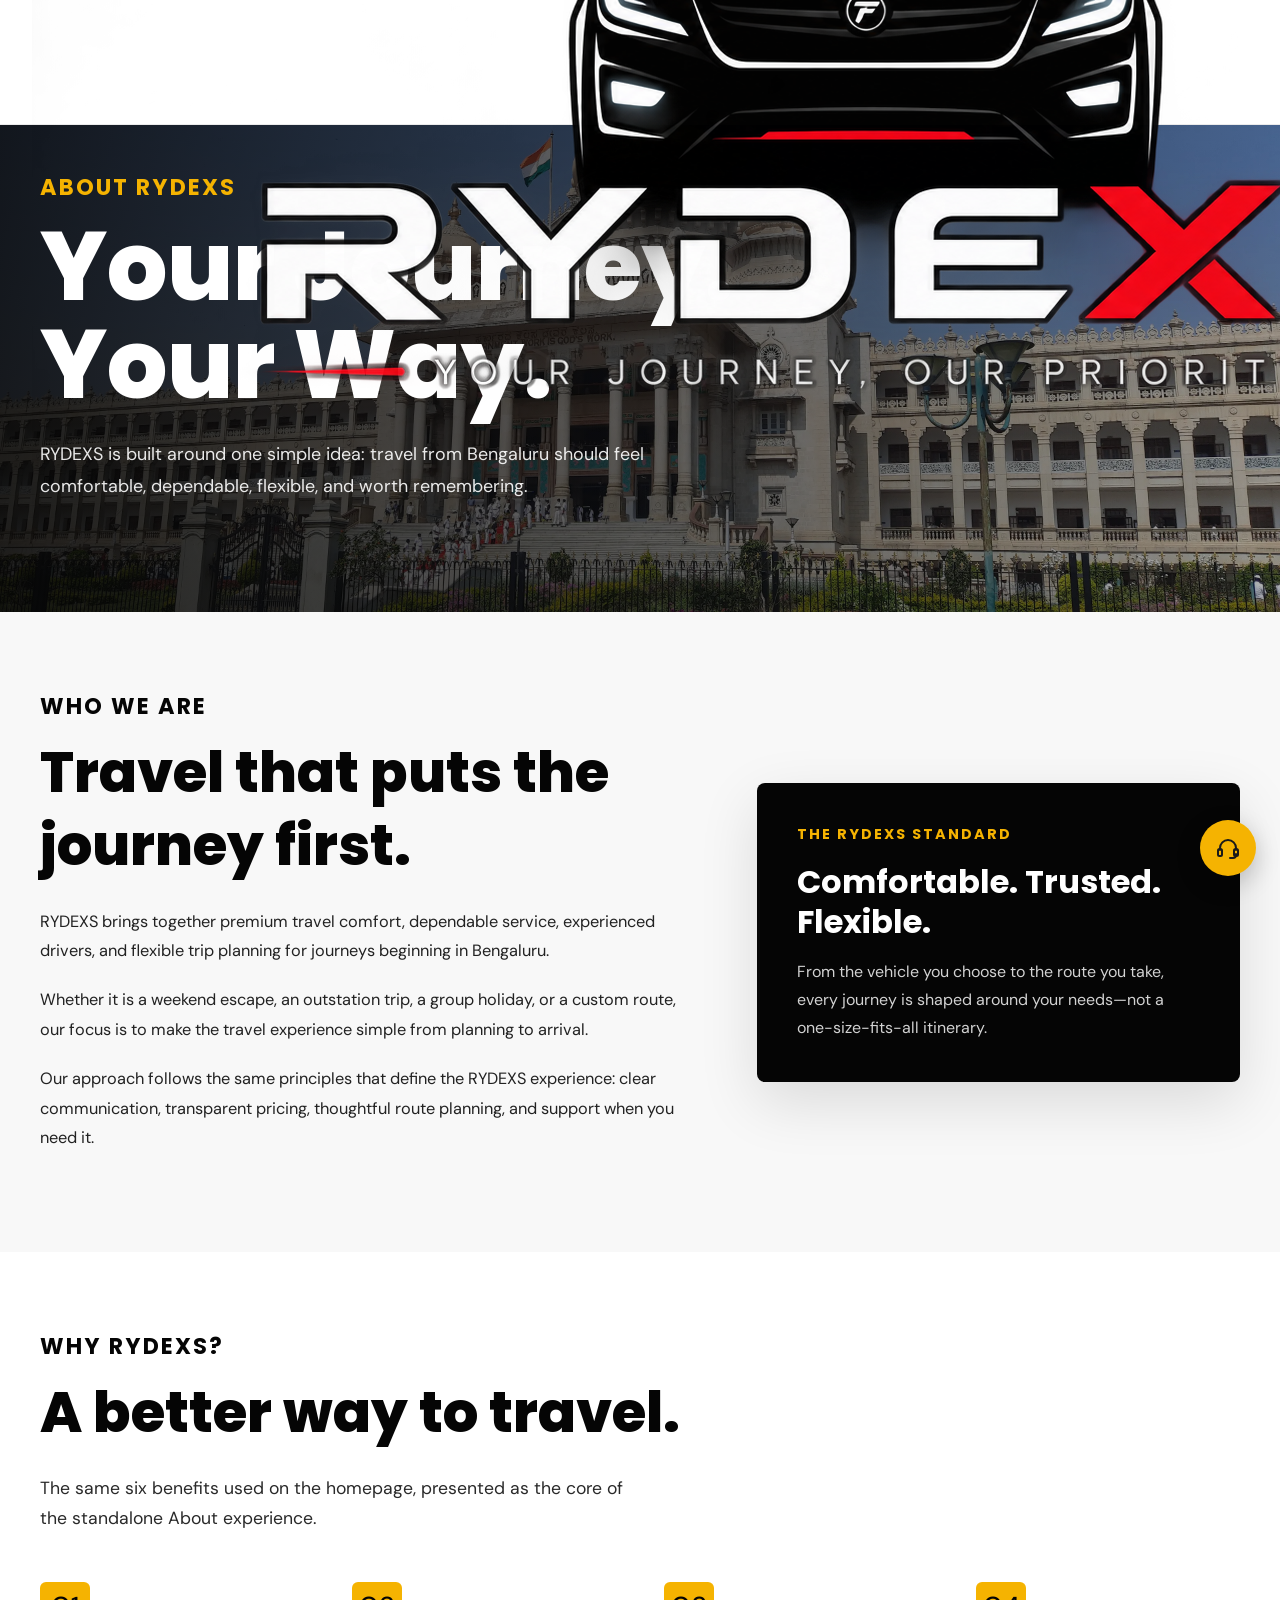
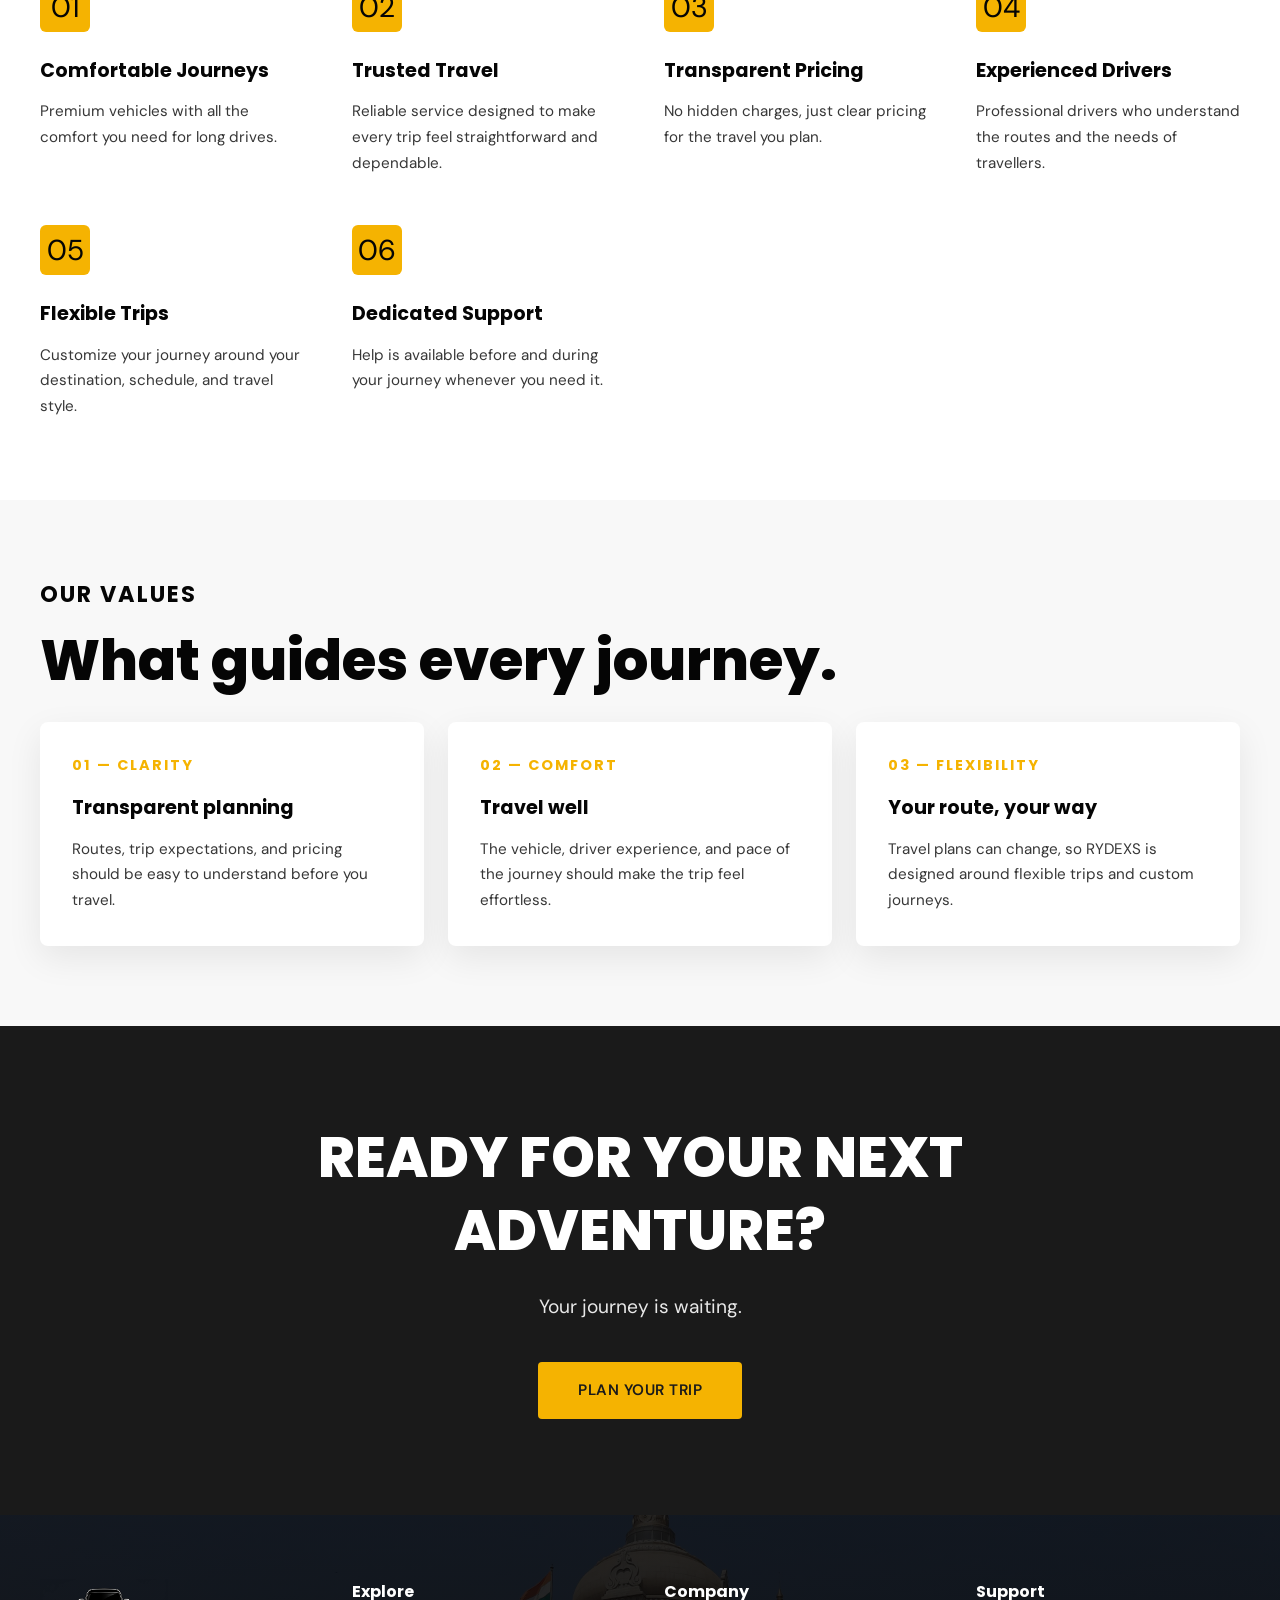
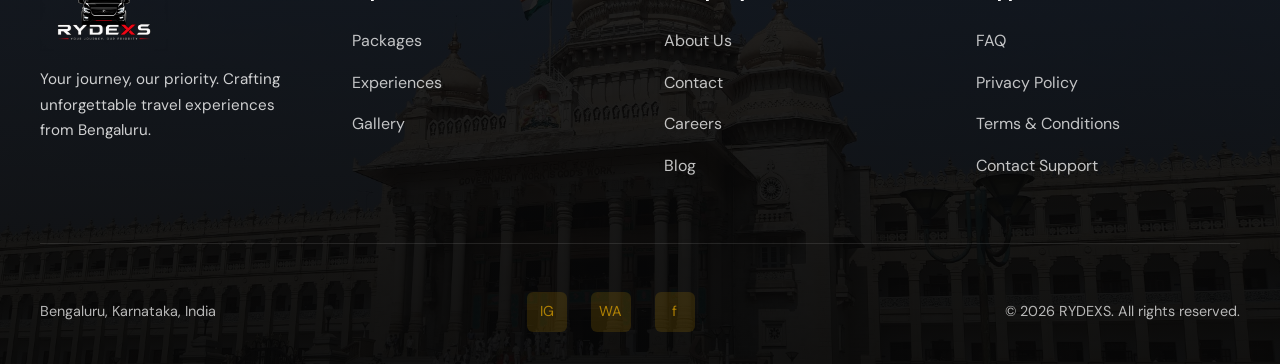
==== frontend/about.html @ cc0da846 "Add files via upload" ====
<!DOCTYPE html><html lang="en"><head><meta charset="UTF-8"><meta name="viewport" content="width=device-width, initial-scale=1.0"><meta name="description" content="About — RYDEXS travel experiences from Bengaluru."><title>About | RYDEXS</title><link href="https://fonts.googleapis.com/css2?family=DM+Sans:wght@400;500;600;700&family=Poppins:wght@600;700;800&display=swap" rel="stylesheet"><style>* {
      margin: 0;
      padding: 0;
      box-sizing: border-box;
    }

    html {
      scroll-behavior: smooth;
    }

    body {
      font-family: 'DM Sans', sans-serif;
      background: #ffffff;
      color: #050505;
      line-height: 1.6;
      /* clip (not hidden) — `hidden` makes body a scroll container and breaks position:sticky */
      overflow-x: clip;
    }

    /* ===== Dark theme ===== */
    html[data-theme="dark"] body { background: #14161A; color: #F0F2F5; }
    html[data-theme="dark"] nav#navbar { background: #ffffff !important; border-bottom-color: rgba(5,5,5,0.08) !important; }
    html[data-theme="dark"] nav#navbar.scrolled { background: #ffffff !important; }
    html[data-theme="dark"] nav#navbar .nav-links a { color: #050505; }
    html[data-theme="dark"] nav#navbar .hamburger span { background: #050505; }
    html[data-theme="dark"] nav#navbar .theme-toggle { border-color: rgba(5,5,5,0.15); color: #050505; }
    html[data-theme="dark"] section,
    html[data-theme="dark"] .section { background: #14161A; }
    html[data-theme="dark"] [style*="background: #fff"],
    html[data-theme="dark"] [style*="background:#fff"] { background: #1E222A !important; }
    html[data-theme="dark"] .card,
    html[data-theme="dark"] .service-card,
    html[data-theme="dark"] .testimonial-card,
    html[data-theme="dark"] .stat-card,
    html[data-theme="dark"] .feature-card,
    html[data-theme="dark"] .value-card { background: #1E222A !important; border-color: #333A45 !important; color: #F0F2F5; }
    /* Image-backed cards keep their inline photo; just adjust border/text in dark */
    html[data-theme="dark"] .destination-card,
    html[data-theme="dark"] .package-card,
    html[data-theme="dark"] .experience-card,
    html[data-theme="dark"] .fleet-card { border-color: #333A45; }
    html[data-theme="dark"] .faq-item { border-bottom-color: #2A2F38 !important; }
    html[data-theme="dark"] { color: #F0F2F5; }
    .theme-toggle {
      display: inline-flex;
      align-items: center;
      justify-content: center;
      gap: 0.6rem;
      width: 40px; height: 40px; padding: 0;
      background: transparent;
      border: 1px solid rgba(5,5,5,0.15);
      color: inherit;
      border-radius: 50%;
      cursor: pointer;
      font-family: inherit;
      font-size: 0.95rem;
      font-weight: 500;
      transition: background 0.2s ease, border-color 0.2s ease;
      flex-shrink: 0;
    }
    .theme-toggle-label { display: none; }
    html[data-theme="dark"] .theme-toggle { border-color: #333A45; }
    .theme-toggle:hover { background: rgba(0,0,0,0.05); }
    html[data-theme="dark"] .theme-toggle:hover { background: #1E222A; }
    .theme-toggle-icon {
      width: 20px; height: 20px; flex-shrink: 0;
      background-color: currentColor;
      -webkit-mask: center / contain no-repeat;
      mask: center / contain no-repeat;
      -webkit-mask-image: url("data:image/svg+xml,%3Csvg xmlns='http://www.w3.org/2000/svg' viewBox='0 0 24 24'%3E%3Cpath fill='black' d='M21.75 15.5A9.75 9.75 0 0 1 8.5 2.25 9.75 9.75 0 1 0 21.75 15.5Z'/%3E%3C/svg%3E");
      mask-image: url("data:image/svg+xml,%3Csvg xmlns='http://www.w3.org/2000/svg' viewBox='0 0 24 24'%3E%3Cpath fill='black' d='M21.75 15.5A9.75 9.75 0 0 1 8.5 2.25 9.75 9.75 0 1 0 21.75 15.5Z'/%3E%3C/svg%3E");
    }
    html[data-theme="dark"] .theme-toggle-icon {
      -webkit-mask-image: url("data:image/svg+xml,%3Csvg xmlns='http://www.w3.org/2000/svg' viewBox='0 0 24 24'%3E%3Cg fill='black'%3E%3Ccircle cx='12' cy='12' r='5'/%3E%3Cg stroke='black' stroke-width='2' stroke-linecap='round'%3E%3Cline x1='12' y1='1' x2='12' y2='3'/%3E%3Cline x1='12' y1='21' x2='12' y2='23'/%3E%3Cline x1='4.2' y1='4.2' x2='5.6' y2='5.6'/%3E%3Cline x1='18.4' y1='18.4' x2='19.8' y2='19.8'/%3E%3Cline x1='1' y1='12' x2='3' y2='12'/%3E%3Cline x1='21' y1='12' x2='23' y2='12'/%3E%3Cline x1='4.2' y1='19.8' x2='5.6' y2='18.4'/%3E%3Cline x1='18.4' y1='5.6' x2='19.8' y2='4.2'/%3E%3C/g%3E%3C/g%3E%3C/svg%3E");
      mask-image: url("data:image/svg+xml,%3Csvg xmlns='http://www.w3.org/2000/svg' viewBox='0 0 24 24'%3E%3Cg fill='black'%3E%3Ccircle cx='12' cy='12' r='5'/%3E%3Cg stroke='black' stroke-width='2' stroke-linecap='round'%3E%3Cline x1='12' y1='1' x2='12' y2='3'/%3E%3Cline x1='12' y1='21' x2='12' y2='23'/%3E%3Cline x1='4.2' y1='4.2' x2='5.6' y2='5.6'/%3E%3Cline x1='18.4' y1='18.4' x2='19.8' y2='19.8'/%3E%3Cline x1='1' y1='12' x2='3' y2='12'/%3E%3Cline x1='21' y1='12' x2='23' y2='12'/%3E%3Cline x1='4.2' y1='19.8' x2='5.6' y2='18.4'/%3E%3Cline x1='18.4' y1='5.6' x2='19.8' y2='4.2'/%3E%3C/g%3E%3C/g%3E%3C/svg%3E");
    }
    /* Footer keeps its original dark-image look regardless of theme */
    html[data-theme="dark"] footer { color: white; }


    /* Prefers reduced motion */
    @media (prefers-reduced-motion: reduce) {
      * {
        animation-duration: 0.01ms !important;
        animation-iteration-count: 1 !important;
        transition-duration: 0.01ms !important;
      }
    }

    /* ==================== NAVBAR ==================== */
    nav {
      position: fixed;
      top: 0;
      width: 100%;
      z-index: 1000;
      padding: 1rem 2rem;
      display: flex;
      justify-content: space-between;
      align-items: center;
      background: #ffffff;
      border-bottom: 1px solid rgba(5, 5, 5, 0.08);
      transition: padding 0.3s ease, box-shadow 0.3s ease;
    }

    nav.scrolled {
      box-shadow: 0 2px 12px rgba(0, 0, 0, 0.1);
      padding: 0.7rem 2rem;
    }

    .logo {
      height: 72px;
      width: auto;
      display: flex;
      align-items: center;
      opacity: 1;
    }

    .logo img {
      height: 100%;
      width: auto;
    }

    /* Hero upper section - the brand travels along this axis */
    .hero-upper {
      flex: 1;
      display: flex;
      align-items: center;
      justify-content: center;
      padding: 90px 2rem 0 2rem;
      position: relative;
      z-index: 3;
    }

    .brand-lockup {
      display: flex;
      flex-direction: column;
      align-items: center;
      pointer-events: none;
      max-width: 100%;
    }

    /* Light that converges where the vehicle is heading. Sells the
       vanishing point regardless of what the background photo does. */
    .road-glow {
      position: absolute;
      left: 50%;
      top: 34%;
      width: 70vw;
      max-width: 900px;
      aspect-ratio: 3 / 2;
      transform: translate(-50%, -50%);
      background: radial-gradient(
        ellipse at center,
        rgba(255, 214, 170, 0.5) 0%,
        rgba(255, 160, 110, 0.18) 32%,
        rgba(245, 179, 1, 0.06) 55%,
        rgba(0, 0, 0, 0) 72%
      );
      opacity: 0;
      pointer-events: none;
      z-index: -1;
      will-change: opacity;
    }

    /* Vehicle - recedes toward the vanishing point */
    .vehicle-element {
      will-change: transform, opacity;
      transform-origin: center center;
      display: block;
      backface-visibility: hidden;
    }

    .vehicle-image {
      display: block;
      width: 300px;
      max-width: 62vw;
      height: auto;
      filter: drop-shadow(0 18px 32px rgba(0, 0, 0, 0.55));
    }

    /* Wordmark + tagline - fade out in place, never move sideways */
    .wordmark-element {
      will-change: opacity, transform;
      transform-origin: center top;
      display: block;
      margin-top: 0.25rem;
    }

    .wordmark-image {
      display: block;
      /* 1248/716 keeps the original logo lockup proportions against the van */
      width: 523px;
      max-width: 108vw;
      height: auto;
    }

    /* Hero lower section - main content, never touched by the animation */
    .hero-lower {
      flex: 1;
      display: flex;
      align-items: center;
      justify-content: center;
      position: relative;
      z-index: 2;
      padding: 0 2rem 4rem;
    }

    .hero-content {
      text-align: center;
      max-width: 800px;
    }

    @media (max-width: 1024px) {
      .vehicle-image { width: 240px; }
      .wordmark-image { width: 418px; }
    }

    @media (max-width: 768px) {
      .hero-lower {
        flex: 1.1;
        padding: 0 1.5rem 3rem;
      }

      .vehicle-image { width: 190px; }
      .wordmark-image { width: 331px; }
      .road-glow { top: 32%; width: 100vw; }
    }

    @media (max-width: 480px) {
      .hero-upper {
        flex: 0.85;
        padding: 68px 1rem 0 1rem;
      }

      .hero-lower {
        flex: 1.15;
        padding: 0 1rem 2.5rem;
      }

      .vehicle-image { width: 148px; }
      .wordmark-image { width: 258px; }
    }

    /* Landscape tablets/phones: very little vertical room, so compress the stage */
    @media (max-height: 620px) and (orientation: landscape) {
      .hero-upper {
        flex: 0.75;
        padding-top: 70px;
      }
      .vehicle-image { width: 160px; }
      .wordmark-image { width: 279px; }
    }

    .nav-links {
      display: flex;
      gap: 2.5rem;
      align-items: center;
    }

    .nav-links a {
      text-decoration: none;
      color: inherit;
      font-size: 0.95rem;
      font-weight: 500;
      position: relative;
      transition: color 0.3s ease;
    }

    .nav-links a::after {
      content: '';
      position: absolute;
      bottom: -6px;
      left: 0;
      width: 0;
      height: 2px;
      background: #F5B301;
      transition: width 0.3s ease;
    }

    .nav-links a:hover::after {
      width: 100%;
    }

    nav.scrolled .nav-links a {
      color: #050505;
    }

    .nav-cta {
      background: #F5B301;
      color: #1a1a1a;
      padding: 0.7rem 1.8rem;
      border-radius: 4px;
      text-decoration: none;
      font-weight: 600;
      font-size: 0.9rem;
      transition: all 0.3s ease;
      cursor: pointer;
      border: none;
    }

    .nav-cta:hover {
      background: #d99a00;
      transform: translateY(-2px);
    }

    .hamburger {
      display: none;
      flex-direction: column;
      cursor: pointer;
      gap: 6px;
    }

    /* Only shown inside the mobile dropdown menu */
    .nav-menu-cta {
      display: none;
    }

    .hamburger span {
      width: 24px;
      height: 2px;
      background: #050505;
      transition: all 0.3s ease;
    }

    /* Switch to the hamburger menu earlier so the header CTA and the menu icon
       never appear side by side on medium/small screens. */
    @media (max-width: 900px) {
      .nav-links {
        display: none;
        position: fixed;
        top: 70px;
        left: 0;
        right: 0;
        flex-direction: column;
        background: white;
        padding: 2rem;
        gap: 1rem;
        box-shadow: 0 8px 16px rgba(0, 0, 0, 0.1);
      }

      .theme-toggle {
        width: 100%; height: auto; border-radius: 8px;
        padding: 0.75rem 1rem; justify-content: flex-start; margin-top: 0.25rem;
      }
      .theme-toggle-label { display: inline; }
    .nav-links.active {
        display: flex;
      }

      .hamburger {
        display: flex;
      }

      /* Header CTA moves into the dropdown menu */
      .nav-cta {
        display: none;
      }

      .nav-menu-cta {
        display: block;
        background: #F5B301;
        color: #1a1a1a !important;
        text-align: center;
        padding: 0.85rem 1.5rem;
        border-radius: 6px;
        font-weight: 700;
        margin-top: 0.5rem;
      }
    }

    /* ==================== HERO ==================== */
    /* Scroll region is taller than the viewport; the hero sticks to the top while
       the extra height scrolls past. That travel distance is what drives the
       brand animation, so the vehicle stays on screen while it plays. */
    .hero-scroll-region {
      position: relative;
    }

    .hero {
      position: relative;
      height: 100vh;
      overflow: hidden;
      color: white;
      margin-top: 0;
      display: flex;
      flex-direction: column;
    }

    .hero::before {
      content: '';
      position: absolute;
      inset: 0;
      /* Keeps the upper stage clear for the vehicle, darkens the lower
         half so the heading holds contrast against any photo. */
      background: linear-gradient(180deg,
        rgba(5, 5, 5, 0.30) 0%,
        rgba(5, 5, 5, 0.10) 28%,
        rgba(5, 5, 5, 0.42) 60%,
        rgba(5, 5, 5, 0.80) 100%);
      z-index: 2;
    }

    @keyframes heroZoom {
      from {
        transform: scale(1.1);
      }
      to {
        transform: scale(1);
      }
    }

    .hero-content {
      position: relative;
      z-index: 5;
      text-align: center;
      max-width: 800px;
      margin-top: 3rem;
    }

    @media (max-width: 768px) {
      .hero-content {
        margin-top: 1.5rem;
      }
      /* On phones, fill the hero and crop to the front of the van
         instead of shrinking the whole photo into a small strip. */
      .hero-bg {
        background-size: cover, cover;
        background-position: 32% center, center;
      }
    }
    @media (max-width: 480px) {
      .hero-bg {
        /* Tighter crop on very narrow screens - focus on the front cabin */
        background-position: 28% center, center;
      }
    }

    @keyframes fadeInUp {
      from {
        opacity: 0;
        transform: translateY(30px);
      }
      to {
        opacity: 1;
        transform: translateY(0);
      }
    }

    .hero-eyebrow {
      font-size: 0.85rem;
      letter-spacing: 2px;
      text-transform: uppercase;
      font-weight: 600;
      margin-bottom: 1.5rem;
      opacity: 0.9;
      animation: fadeInUp 1s ease-out 0.5s forwards;
      opacity: 0;
    }

    .hero h1 {
      font-family: 'Poppins', sans-serif;
      font-size: clamp(2.5rem, 8vw, 4.5rem);
      font-weight: 800;
      line-height: 1.2;
      margin-bottom: 1.5rem;
      color: #ffffff;
      /* Thin yellow outline so the white letters stay legible over the
         light parts of the hero photo. */
      -webkit-text-stroke: 1.4px var(--yellow, #F5B301);
      text-stroke: 1.4px var(--yellow, #F5B301);
      paint-order: stroke fill;
      text-shadow:
        0 0 2px rgba(245, 179, 1, 0.55),
        0 2px 10px rgba(0, 0, 0, 0.35);
    }

    .hero p {
      font-size: 1.15rem;
      margin-bottom: 1rem;
      opacity: 0.95;
      line-height: 1.7;
    }
    .hero-tagline {
      font-size: 1rem;
      font-weight: 600;
      letter-spacing: 0.3px;
      margin: 0 auto 2.25rem;
      max-width: 640px;
      color: #ffffff;
      opacity: 0.96;
      line-height: 1.6;
    }
    .hero-tagline .hl-accent {
      color: var(--yellow, #F5B301);
      font-weight: 700;
    }
    @media (max-width: 480px) {
      .hero-tagline { font-size: 0.9rem; margin-bottom: 1.75rem; }
    }

    .hero-buttons {
      display: flex;
      gap: 1.5rem;
      justify-content: center;
      flex-wrap: wrap;
    }

    .hero h1 .hl {
      display: block;
    }

    .hero-reveal {
      opacity: 0;
      transform: translateY(20px);
      animation: heroCarry 0.7s cubic-bezier(0.22, 0.61, 0.36, 1) forwards;
    }

    @keyframes heroCarry {
      to { opacity: 1; transform: none; }
    }

    @media (prefers-reduced-motion: reduce) {
      .hero-reveal { opacity: 1; transform: none; animation: none; }
    }

    .btn {
      padding: 1rem 2.5rem;
      font-size: 0.95rem;
      font-weight: 600;
      border-radius: 4px;
      border: none;
      cursor: pointer;
      transition: all 0.3s ease;
      text-decoration: none;
      display: inline-block;
      letter-spacing: 0.5px;
    }

    .btn-primary {
      background: #F5B301;
      color: #1a1a1a;
    }

    .btn-primary:hover {
      background: #d99a00;
      transform: translateY(-3px);
      box-shadow: 0 8px 24px rgba(245, 179, 1, 0.3);
    }

    .btn-secondary {
      background: rgba(255, 255, 255, 0.2);
      color: white;
      border: 2px solid white;
    }

    .btn-secondary:hover {
      background: white;
      color: #050505;
      transform: translateY(-3px);
    }

    /* ==================== TRIP PLANNER CARD ==================== */
    .planner-container {
      position: relative;
      z-index: 10;
      display: flex;
      justify-content: center;
      padding: 4rem 2rem 5rem;
      animation: planeCardIn 1s ease-out 0.7s forwards;
      opacity: 0;
    }

    @keyframes planeCardIn {
      from {
        opacity: 0;
        transform: translateY(40px);
      }
      to {
        opacity: 1;
        transform: translateY(0);
      }
    }

    .planner-card {
      background: white;
      border-radius: 8px;
      padding: 2.5rem;
      max-width: 600px;
      width: 100%;
      box-shadow: 0 20px 60px rgba(0, 0, 0, 0.12);
      transition: all 0.3s ease;
    }

    .planner-card:hover {
      box-shadow: 0 30px 80px rgba(0, 0, 0, 0.15);
      transform: translateY(-8px);
    }

    .planner-card h3 {
      font-family: 'Poppins', sans-serif;
      font-size: 1.8rem;
      margin-bottom: 2rem;
      font-weight: 700;
    }

    .planner-form {
      display: grid;
      grid-template-columns: 1fr 1fr;
      gap: 1.5rem;
      margin-bottom: 1.5rem;
      align-items: end;
    }

    .planner-form > div {
      display: flex;
      flex-direction: column;
    }

    .planner-form label {
      display: block;
      margin-bottom: 0.5rem;
      font-size: 0.85rem;
      font-weight: 600;
      color: #333;
    }

    .planner-form input,
    .planner-form select {
      width: 100%;
      box-sizing: border-box;
      padding: 1rem;
      border: 1px solid #e0e0e0;
      border-radius: 4px;
      font-family: 'DM Sans', sans-serif;
      font-size: 0.95rem;
      background: white;
      transition: all 0.3s ease;
    }

    .planner-form input:focus,
    .planner-form select:focus {
      outline: none;
      border-color: #F5B301;
      box-shadow: 0 0 0 3px rgba(245, 179, 1, 0.1);
    }

    .planner-form input::placeholder {
      color: #999;
    }

    .planner-form > div:nth-child(1),
    .planner-form > div:nth-child(2),
    .planner-form > div:nth-child(5) {
      grid-column: 1 / -1;
    }

    .planner-cta {
      grid-column: 1 / -1;
      padding: 1rem;
      background: #F5B301;
      color: #1a1a1a;
      border: none;
      border-radius: 4px;
      font-weight: 600;
      cursor: pointer;
      transition: all 0.3s ease;
      font-size: 1rem;
    }

    .planner-cta:hover {
      background: #d99a00;
      transform: translateY(-2px);
    }

    /* ==================== SECTION SPACING ==================== */
    section {
      padding: 5rem 2rem;
    }

    section.dark-bg {
      background: #1a1a1a;
      color: white;
    }

    section.light-bg {
      background: #f8f8f8;
    }

    .section-label {
      font-family: 'Poppins', sans-serif;
      font-size: clamp(1rem, 2.2vw, 1.4rem);
      letter-spacing: 2px;
      text-transform: uppercase;
      font-weight: 700;
      line-height: 1.3;
      color: #050505;
      margin-bottom: 1rem;
    }

    .section-heading {
      font-family: 'Poppins', sans-serif;
      font-size: clamp(2rem, 5vw, 3.5rem);
      font-weight: 800;
      line-height: 1.3;
      margin-bottom: 1.5rem;
    }

    .section-subtitle {
      font-size: 1.1rem;
      line-height: 1.7;
      max-width: 600px;
      opacity: 0.85;
      margin-bottom: 3rem;
    }

    /* ==================== POPULAR DESTINATIONS ==================== */
    .destinations-grid {
      display: grid;
      grid-template-columns: repeat(auto-fit, minmax(300px, 1fr));
      gap: 2rem;
      margin-top: 3rem;
    }

    .destination-card {
      position: relative;
      height: 400px;
      border-radius: 6px;
      overflow: hidden;
      cursor: pointer;
      background-size: cover;
      background-position: center;
      background-repeat: no-repeat;
      transition: transform 0.5s ease;
    }

    .destination-card:hover {
      transform: scale(1.02);
    }

    .destination-card-img {
      position: absolute;
      inset: 0;
      background: center/cover no-repeat;
      transition: transform 0.5s ease;
    }

    .destination-card:hover .destination-card-img {
      transform: scale(1.08);
    }

    .destination-card::before {
      content: '';
      position: absolute;
      inset: 0;
      background: linear-gradient(180deg, rgba(0, 0, 0, 0) 0%, rgba(0, 0, 0, 0.6) 100%);
      z-index: 2;
      transition: all 0.4s ease;
    }

    .destination-card:hover::before {
      background: linear-gradient(180deg, rgba(0, 0, 0, 0.2) 0%, rgba(0, 0, 0, 0.7) 100%);
    }

    .destination-content {
      position: absolute;
      bottom: 0;
      left: 0;
      right: 0;
      padding: 2rem;
      z-index: 3;
      color: white;
    }

    .destination-name {
      font-family: 'Poppins', sans-serif;
      font-size: 1.8rem;
      font-weight: 700;
      margin-bottom: 0.5rem;
    }

    .destination-desc {
      font-size: 0.9rem;
      opacity: 0.9;
      margin-bottom: 1rem;
      line-height: 1.6;
    }

    .destination-link {
      display: inline-flex;
      align-items: center;
      gap: 0.5rem;
      color: #F5B301;
      text-decoration: none;
      font-weight: 600;
      transition: gap 0.3s ease;
    }

    .destination-link:hover {
      gap: 1rem;
    }

    /* ==================== OUR FLEET & RATES ==================== */
    .fleet-grid {
      display: grid;
      grid-template-columns: repeat(auto-fit, minmax(300px, 1fr));
      gap: 2rem;
      margin-top: 3rem;
      margin-bottom: 3.5rem;
    }

    .fleet-card {
      position: relative;
      background: #ffffff;
      border-radius: 6px;
      overflow: hidden;
      box-shadow: 0 8px 24px rgba(0, 0, 0, 0.08);
      transition: transform 0.4s ease, box-shadow 0.4s ease;
    }

    .fleet-card:hover {
      transform: translateY(-6px);
      box-shadow: 0 16px 36px rgba(0, 0, 0, 0.15);
    }

    .fleet-card-img {
      height: 220px;
      background-size: cover;
      background-position: center;
      background-repeat: no-repeat;
      background-color: #ececec;
      transition: transform 0.5s ease;
    }

    .fleet-card:hover .fleet-card-img {
      transform: scale(1.06);
    }

    /* Crossfading photo slideshow inside a fleet card image area */
    .fleet-card-slider {
      position: relative;
      height: 220px;
      overflow: hidden;
      background-color: #ececec;
    }

    .fleet-card-slider .slide {
      position: absolute;
      inset: 0;
      background-size: cover;
      background-position: center;
      background-repeat: no-repeat;
      opacity: 0;
      transition: opacity 1s ease, transform 0.5s ease;
    }

    .fleet-card-slider .slide.active {
      opacity: 1;
    }

    .fleet-card:hover .fleet-card-slider .slide.active {
      transform: scale(1.06);
    }

    .fleet-content {
      padding: 1.75rem 2rem 2rem;
    }

    .fleet-tag {
      display: inline-block;
      font-family: 'Poppins', sans-serif;
      font-size: 0.72rem;
      letter-spacing: 1.5px;
      text-transform: uppercase;
      font-weight: 700;
      color: #F5B301;
      margin-bottom: 0.75rem;
    }

    .fleet-name {
      font-family: 'Poppins', sans-serif;
      font-size: 1.5rem;
      font-weight: 700;
      margin-bottom: 0.5rem;
      color: #1a1a1a;
    }

    .fleet-desc {
      font-size: 0.92rem;
      line-height: 1.6;
      opacity: 0.8;
      margin-bottom: 1.25rem;
    }

    .fleet-specs {
      display: flex;
      flex-wrap: wrap;
      gap: 1.25rem;
      font-size: 0.85rem;
      font-weight: 600;
      color: #333;
    }

    .fleet-specs span {
      display: inline-flex;
      align-items: center;
      gap: 0.4rem;
    }

    .fleet-tabs {
      display: flex;
      flex-wrap: wrap;
      gap: 0.75rem;
      margin-top: 2.5rem;
      margin-bottom: 2rem;
    }

    .fleet-tab {
      font-family: 'Poppins', sans-serif;
      font-size: 0.95rem;
      font-weight: 600;
      padding: 0.7rem 1.6rem;
      border: 2px solid #e2e2e2;
      border-radius: 999px;
      background: #fff;
      color: #555;
      cursor: pointer;
      transition: all 0.25s ease;
    }

    .fleet-tab:hover {
      border-color: #F5B301;
      color: #1a1a1a;
    }

    .fleet-tab.active {
      background: #1a1a1a;
      border-color: #1a1a1a;
      color: #fff;
    }

    .fleet-panel {
      display: none;
    }

    .fleet-panel.active {
      display: block;
      animation: fadeInUp 0.5s ease-out;
    }

    .rate-table-wrap {
      overflow-x: auto;
      border-radius: 8px;
      box-shadow: 0 8px 24px rgba(0, 0, 0, 0.06);
      background: #fff;
    }

    .rate-table {
      width: 100%;
      border-collapse: collapse;
      min-width: 720px;
      font-size: 0.9rem;
    }

    .rate-table thead th {
      background: #1a1a1a;
      color: #fff;
      font-family: 'Poppins', sans-serif;
      font-weight: 600;
      text-align: left;
      padding: 1rem 1.1rem;
      white-space: nowrap;
      font-size: 0.82rem;
      letter-spacing: 0.3px;
    }

    .rate-table thead th:not(:first-child) {
      text-align: center;
    }

    .rate-table tbody td {
      padding: 0.9rem 1.1rem;
      border-bottom: 1px solid #eee;
      color: #333;
    }

    .rate-table tbody td:not(:first-child) {
      text-align: center;
      font-weight: 600;
    }

    .rate-table tbody tr:nth-child(even) {
      background: #fafafa;
    }

    .rate-table tbody tr:hover {
      background: #fff7e6;
    }

    .rate-table .veh-name {
      font-weight: 600;
      color: #1a1a1a;
    }

    .rate-table .veh-seat {
      display: block;
      font-size: 0.78rem;
      color: #888;
      font-weight: 500;
      margin-top: 2px;
    }

    .rate-note {
      margin-top: 1.5rem;
      font-size: 0.85rem;
      line-height: 1.7;
      color: #666;
    }

    .rate-note strong {
      color: #1a1a1a;
    }

    /* Hint that the rate table scrolls sideways on narrow screens */
    .rate-scroll-hint {
      display: none;
      font-size: 0.8rem;
      color: #999;
      margin: 0 0 0.6rem;
      font-style: italic;
    }

    @media (max-width: 768px) {
      .fleet-grid {
        grid-template-columns: 1fr;
        margin-bottom: 2.5rem;
      }

      .fleet-card-img,
      .fleet-card-slider {
        height: 200px;
      }

      /* Keep the tabs on one line, scrollable, instead of wrapping messily */
      .fleet-tabs {
        flex-wrap: nowrap;
        overflow-x: auto;
        -webkit-overflow-scrolling: touch;
        padding-bottom: 0.4rem;
        margin-top: 2rem;
      }

      .fleet-tab {
        flex: 0 0 auto;
        font-size: 0.85rem;
        padding: 0.6rem 1.2rem;
      }

      .rate-scroll-hint {
        display: block;
      }

      .rate-table {
        min-width: 560px;
        font-size: 0.82rem;
      }

      .rate-table thead th {
        padding: 0.75rem 0.7rem;
        font-size: 0.72rem;
      }

      .rate-table tbody td {
        padding: 0.7rem 0.7rem;
      }

      .rate-table .veh-seat {
        font-size: 0.7rem;
      }
    }

    @media (max-width: 480px) {
      .fleet-content {
        padding: 1.4rem 1.4rem 1.6rem;
      }

      .fleet-name {
        font-size: 1.3rem;
      }

      .fleet-specs {
        gap: 0.9rem;
        font-size: 0.8rem;
      }

      .rate-table {
        min-width: 500px;
      }
    }

    /* ==================== WHY RYDEXS ==================== */
    .benefits {
      display: grid;
      grid-template-columns: repeat(auto-fit, minmax(250px, 1fr));
      gap: 3rem;
      margin-top: 3rem;
    }

    .benefit {
      text-align: left;
      opacity: 0;
      animation: fadeInUp 0.8s ease-out forwards;
    }

    .benefit:nth-child(1) { animation-delay: 0s; }
    .benefit:nth-child(2) { animation-delay: 0.1s; }
    .benefit:nth-child(3) { animation-delay: 0.2s; }
    .benefit:nth-child(4) { animation-delay: 0.3s; }
    .benefit:nth-child(5) { animation-delay: 0.4s; }
    .benefit:nth-child(6) { animation-delay: 0.5s; }

    .benefit-icon {
      width: 50px;
      height: 50px;
      background: #F5B301;
      border-radius: 6px;
      display: flex;
      align-items: center;
      justify-content: center;
      margin-bottom: 1.5rem;
      font-size: 1.8rem;
      transition: all 0.3s ease;
    }

    .benefit:hover .benefit-icon {
      transform: translateY(-6px);
      box-shadow: 0 8px 20px rgba(245, 179, 1, 0.3);
    }

    .benefit h4 {
      font-family: 'Poppins', sans-serif;
      font-size: 1.2rem;
      font-weight: 700;
      margin-bottom: 0.8rem;
    }

    .benefit p {
      font-size: 0.95rem;
      line-height: 1.7;
      opacity: 0.8;
    }

    /* ==================== FEATURED JOURNEYS ==================== */
    .journeys-grid {
      display: grid;
      grid-template-columns: repeat(auto-fit, minmax(280px, 1fr));
      gap: 2rem;
      margin-top: 3rem;
    }

    .journey-card {
      background: white;
      border-radius: 6px;
      overflow: hidden;
      box-shadow: 0 4px 16px rgba(0, 0, 0, 0.08);
      transition: all 0.4s ease;
      cursor: pointer;
    }

    .journey-card:hover {
      box-shadow: 0 16px 40px rgba(0, 0, 0, 0.15);
      transform: translateY(-8px);
    }

    .journey-img {
      height: 250px;
      background: center/cover no-repeat;
      transition: transform 0.5s ease;
    }

    .journey-card:hover .journey-img {
      transform: scale(1.05);
    }

    .journey-body {
      padding: 2rem;
    }

    .journey-meta {
      font-size: 0.85rem;
      color: #F5B301;
      font-weight: 600;
      margin-bottom: 0.5rem;
      letter-spacing: 1px;
    }

    .journey-title {
      font-family: 'Poppins', sans-serif;
      font-size: 1.4rem;
      font-weight: 700;
      margin-bottom: 1rem;
    }

    .journey-desc {
      font-size: 0.9rem;
      line-height: 1.6;
      opacity: 0.8;
      margin-bottom: 1.5rem;
    }

    .journey-price {
      color: #1a9e4b;
      font-weight: 600;
      margin-bottom: 1.5rem;
    }

    .journey-link {
      display: inline-flex;
      align-items: center;
      gap: 0.5rem;
      color: #050505;
      text-decoration: none;
      font-weight: 600;
      transition: all 0.3s ease;
    }

    .journey-link:hover {
      color: #F5B301;
      gap: 1rem;
    }

    /* ==================== TRAVEL EXPERIENCES ==================== */
    .experiences-grid {
      display: grid;
      grid-template-columns: repeat(6, 1fr);
      gap: 1.5rem;
      margin-top: 3rem;
    }

    .experience-card {
      position: relative;
      height: 300px;
      border-radius: 6px;
      overflow: hidden;
      cursor: pointer;
      background: center/cover no-repeat;
    }

    .experience-card:nth-child(1),
    .experience-card:nth-child(2) {
      grid-column: span 3;
    }

    .experience-card:nth-child(3),
    .experience-card:nth-child(4) {
      grid-column: span 2;
    }

    .experience-card:nth-child(5),
    .experience-card:nth-child(6) {
      grid-column: span 3;
    }

    .experience-card::before {
      content: '';
      position: absolute;
      inset: 0;
      background: linear-gradient(135deg, rgba(0, 0, 0, 0) 0%, rgba(0, 0, 0, 0.5) 100%);
      transition: all 0.4s ease;
      z-index: 2;
    }

    .experience-card:hover::before {
      background: linear-gradient(135deg, rgba(0, 0, 0, 0.3) 0%, rgba(0, 0, 0, 0.7) 100%);
    }

    .experience-label {
      position: absolute;
      bottom: 2rem;
      left: 2rem;
      color: white;
      font-family: 'Poppins', sans-serif;
      font-size: 1.3rem;
      font-weight: 700;
      z-index: 3;
      transition: transform 0.3s ease;
    }

    .experience-card:hover .experience-label {
      transform: translateY(-8px);
    }

    /* ==================== CORPORATE TRAVEL ==================== */
    .corporate-card {
      background: white;
      padding: 2rem;
      border-radius: 8px;
      box-shadow: 0 4px 16px rgba(0, 0, 0, 0.06);
      text-align: center;
    }

    .corporate-icon {
      font-size: 2.5rem;
      margin-bottom: 1rem;
      display: inline-block;
    }

    .corporate-card h4 {
      font-family: 'Poppins', sans-serif;
      font-size: 1.2rem;
      font-weight: 700;
      margin-bottom: 0.8rem;
      color: #050505;
    }

    .corporate-card p {
      font-size: 0.95rem;
      line-height: 1.7;
      opacity: 0.8;
    }

    /* ==================== CUSTOM TRIP CTA ==================== */
    .custom-cta {
      position: relative;
      text-align: center;
      padding: 6rem 2rem;
      color: white;
      overflow: hidden;
    }

    .custom-cta::before {
      content: '';
      position: absolute;
      inset: 0;
      background: url('https://images.unsplash.com/photo-1506905925346-21bda4d32df4?w=1600&h=1200&fit=crop') center/cover no-repeat;
      opacity: 0.3;
      z-index: 1;
    }

    .custom-cta::after {
      content: '';
      position: absolute;
      inset: 0;
      background: rgba(5, 5, 5, 0.6);
      z-index: 2;
    }

    .custom-cta-content {
      position: relative;
      z-index: 3;
      max-width: 700px;
      margin: 0 auto;
    }

    .custom-cta h2 {
      font-family: 'Poppins', sans-serif;
      font-size: clamp(2rem, 5vw, 3.5rem);
      font-weight: 800;
      line-height: 1.3;
      margin-bottom: 1.5rem;
    }

    .custom-cta p {
      font-size: 1.2rem;
      opacity: 0.95;
      margin-bottom: 2.5rem;
      line-height: 1.8;
    }

    /* ==================== TESTIMONIALS ==================== */
    .testimonials-grid {
      display: grid;
      grid-template-columns: repeat(auto-fit, minmax(320px, 1fr));
      gap: 2rem;
      margin-top: 3rem;
    }

    .testimonial {
      background: white;
      padding: 2.5rem;
      border-radius: 6px;
      box-shadow: 0 4px 16px rgba(0, 0, 0, 0.06);
      transition: all 0.3s ease;
    }

    .testimonial:hover {
      box-shadow: 0 12px 32px rgba(0, 0, 0, 0.12);
    }

    .testimonial-rating {
      color: #F5B301;
      font-size: 1rem;
      margin-bottom: 1.5rem;
      letter-spacing: 2px;
    }

    .testimonial-text {
      font-size: 1rem;
      line-height: 1.8;
      margin-bottom: 2rem;
      opacity: 0.9;
    }

    .testimonial-author {
      font-weight: 600;
      font-family: 'Poppins', sans-serif;
      margin-bottom: 0.3rem;
    }

    .testimonial-role {
      font-size: 0.9rem;
      opacity: 0.7;
    }

    /* ==================== GALLERY ==================== */
    .gallery-grid {
      display: grid;
      grid-template-columns: repeat(auto-fill, minmax(200px, 1fr));
      gap: 1.5rem;
      margin-top: 3rem;
    }

    .gallery-item {
      position: relative;
      aspect-ratio: 1;
      border-radius: 6px;
      overflow: hidden;
      cursor: pointer;
      background: center/cover no-repeat;
    }

    .gallery-item:nth-child(2),
    .gallery-item:nth-child(5) {
      aspect-ratio: 2;
    }

    .gallery-item:nth-child(3) {
      aspect-ratio: 0.8;
    }

    .gallery-item::before {
      content: '';
      position: absolute;
      inset: 0;
      background: rgba(0, 0, 0, 0);
      transition: all 0.3s ease;
      z-index: 2;
    }

    .gallery-item:hover::before {
      background: rgba(0, 0, 0, 0.4);
    }

    .gallery-icon {
      position: absolute;
      inset: 0;
      display: flex;
      align-items: center;
      justify-content: center;
      font-size: 2rem;
      z-index: 3;
      opacity: 0;
      transition: opacity 0.3s ease;
    }

    .gallery-item:hover .gallery-icon {
      opacity: 1;
    }

    /* ==================== FOOTER ==================== */
    footer {
      background:
        linear-gradient(rgba(5, 5, 5, 0.86), rgba(5, 5, 5, 0.94)),
        url('vidhana soudha.webp');
      background-size: cover;
      background-position: center;
      background-repeat: no-repeat;
      color: white;
      padding: 4rem 2rem 2rem;
    }

    .footer-content {
      max-width: 1200px;
      margin: 0 auto;
      display: grid;
      grid-template-columns: repeat(auto-fit, minmax(250px, 1fr));
      gap: 3rem;
      margin-bottom: 3rem;
      border-bottom: 1px solid rgba(255, 255, 255, 0.1);
      padding-bottom: 3rem;
    }

    .footer-logo {
      height: 72px;
      width: auto;
      display: block;
      margin: 0 0 1rem 0;
    }

    .footer-tagline {
      font-size: 0.95rem;
      opacity: 0.8;
      line-height: 1.7;
    }

    .footer-section h4 {
      font-family: 'Poppins', sans-serif;
      font-weight: 700;
      margin-bottom: 1.5rem;
    }

    .footer-section ul {
      list-style: none;
    }

    .footer-section ul li {
      margin-bottom: 1rem;
    }

    .footer-section ul li a {
      color: rgba(255, 255, 255, 0.75);
      text-decoration: none;
      transition: all 0.3s ease;
    }

    .footer-section ul li a:hover {
      color: #F5B301;
    }

    .footer-bottom {
      max-width: 1200px;
      margin: 0 auto;
      display: flex;
      justify-content: space-between;
      align-items: center;
      flex-wrap: wrap;
      gap: 2rem;
      font-size: 0.9rem;
      opacity: 0.7;
    }

    .footer-social {
      display: flex;
      gap: 1.5rem;
    }

    .footer-social a {
      width: 40px;
      height: 40px;
      background: rgba(245, 179, 1, 0.2);
      border-radius: 6px;
      display: flex;
      align-items: center;
      justify-content: center;
      color: #F5B301;
      text-decoration: none;
      transition: all 0.3s ease;
    }

    .footer-social a:hover {
      background: #F5B301;
      color: #1a1a1a;
    }

    /* ==================== RESPONSIVE ==================== */
    @media (max-width: 768px) {
      nav {
        padding: 1rem;
      }

      .nav-links {
        display: none;
        position: fixed;
        top: 70px;
        left: 0;
        right: 0;
        flex-direction: column;
        background: white;
        padding: 2rem;
        gap: 1rem;
        box-shadow: 0 8px 16px rgba(0, 0, 0, 0.1);
      }

      .nav-links.active {
        display: flex;
      }

      .hamburger {
        display: flex;
      }

      /* Free up header space on small screens; the CTA lives in the menu instead */
      .nav-cta {
        display: none;
      }

      .logo {
        height: 72px;
      }

      .nav-menu-cta {
        display: block;
        background: #F5B301;
        color: #1a1a1a !important;
        text-align: center;
        padding: 0.85rem 1.5rem;
        border-radius: 6px;
        font-weight: 700;
        margin-top: 0.5rem;
      }

      .hero h1 {
        font-size: 2rem;
      }

      .hero p {
        font-size: 1rem;
      }

      .hero-buttons {
        flex-direction: column;
        gap: 1rem;
      }

      .planner-form {
        grid-template-columns: 1fr;
      }

      .planner-form > div:nth-child(2),
      .planner-form > div:nth-child(5) {
        grid-column: 1;
      }

      .destinations-grid {
        grid-template-columns: 1fr;
      }

      .destination-card {
        height: 300px;
      }

      .experiences-grid {
        grid-template-columns: 1fr;
      }

      .experience-card {
        grid-column: span 1 !important;
      }

      .gallery-grid {
        grid-template-columns: repeat(2, 1fr);
      }

      .gallery-item:nth-child(2),
      .gallery-item:nth-child(5) {
        aspect-ratio: 1;
      }

      .footer-bottom {
        flex-direction: column;
        justify-content: center;
        text-align: center;
      }

      .footer-social {
        order: -1;
      }

      section {
        padding: 3rem 1rem;
      }

      .section-heading {
        font-size: 1.8rem;
      }
    }

    @media (max-width: 480px) {
      nav {
        padding: 0.8rem;
      }

      .logo {
        height: 72px;
      }

      .hero-buttons {
        gap: 0.8rem;
      }

      .btn {
        padding: 0.8rem 1.5rem;
        font-size: 0.85rem;
      }

      .planner-card {
        padding: 1.5rem;
      }

      .planner-card h3 {
        font-size: 1.4rem;
      }

      .planner-form {
        gap: 1rem;
      }

      .benefit-icon {
        width: 40px;
        height: 40px;
        font-size: 1.5rem;
      }
    }

    /* ==================== FLOATING ACTION BUTTONS ==================== */
    .fab-stack {
      position: fixed;
      right: 1.5rem;
      bottom: 1.5rem;
      z-index: 900;
      display: flex;
      flex-direction: column;
      align-items: flex-end;
      gap: 1rem;
    }

    .fab {
      display: inline-flex;
      align-items: center;
      height: 56px;
      border-radius: 28px;
      white-space: nowrap;
      border: none;
      cursor: pointer;
      text-decoration: none;
      box-shadow: 0 8px 24px rgba(0, 0, 0, 0.22);
      transition: box-shadow 0.3s ease, transform 0.3s ease;
      font-family: 'Poppins', sans-serif;
    }

    .fab:hover {
      transform: translateY(-2px);
      box-shadow: 0 12px 30px rgba(0, 0, 0, 0.3);
    }

    .fab-icon {
      width: 56px;
      height: 56px;
      flex: 0 0 auto;
      display: grid;
      place-items: center;
    }

    .fab-label {
      max-width: 0;
      overflow: hidden;
      opacity: 0;
      font-weight: 600;
      font-size: 0.95rem;
      transition: max-width 0.35s ease, opacity 0.25s ease, padding 0.35s ease;
    }

    .fab:hover .fab-label,
    .fab:focus-visible .fab-label {
      max-width: 200px;
      opacity: 1;
      padding-right: 1.4rem;
    }

    .fab-assistant {
      background: #F5B301;
      color: #1a1a1a;
    }

    .fab-whatsapp {
      background: #25D366;
      color: #ffffff;
    }

    .fab-top {
      background: #1a1a1a;
      color: #ffffff;
      width: 56px;
      opacity: 0;
      visibility: hidden;
      transform: translateY(12px);
      transition: opacity 0.3s ease, transform 0.3s ease, box-shadow 0.3s ease;
    }

    .fab-top.visible {
      opacity: 1;
      visibility: visible;
      transform: translateY(0);
    }

    @media (max-width: 768px) {
      .fab-stack {
        right: 1rem;
        bottom: 1rem;
        gap: 0.75rem;
      }
      .fab { height: 50px; border-radius: 25px; }
      .fab-icon { width: 50px; height: 50px; }
    }

    /* ==================== ASSISTANT MODAL ==================== */
    .assist-overlay {
      position: fixed;
      inset: 0;
      z-index: 1100;
      background: rgba(15, 15, 15, 0.5);
      backdrop-filter: blur(6px);
      -webkit-backdrop-filter: blur(6px);
      display: flex;
      align-items: center;
      justify-content: center;
      padding: 1.5rem;
      overflow-y: auto;
      opacity: 0;
      visibility: hidden;
      transition: opacity 0.3s ease, visibility 0.3s ease;
    }

    .assist-overlay.open {
      opacity: 1;
      visibility: visible;
    }

    .assist-modal {
      position: relative;
      background: #ffffff;
      color: #1a1a1a;
      border-radius: 20px;
      max-width: 860px;
      width: 100%;
      max-height: calc(100vh - 3rem);
      overflow-y: auto;
      padding: 2.5rem;
      box-shadow: 0 30px 80px rgba(0, 0, 0, 0.35);
      transform: translateY(18px) scale(0.98);
      transition: transform 0.3s ease;
      font-family: 'DM Sans', sans-serif;
    }

    .assist-overlay.open .assist-modal {
      transform: none;
    }

    .assist-close {
      position: absolute;
      top: 1rem;
      right: 1rem;
      width: 42px;
      height: 42px;
      border-radius: 50%;
      background: #f2f2f2;
      border: none;
      cursor: pointer;
      display: grid;
      place-items: center;
      color: #333;
      transition: background 0.25s ease;
    }

    .assist-close:hover {
      background: #e4e4e4;
    }

    .assist-header {
      display: flex;
      align-items: center;
      gap: 1.25rem;
      flex-wrap: wrap;
      padding-right: 2.5rem;
    }

    .assist-title {
      font-family: 'Poppins', sans-serif;
      font-size: clamp(1.3rem, 3vw, 1.9rem);
      font-weight: 700;
      line-height: 1.25;
      flex: 1;
      min-width: 220px;
    }

    .assist-title span {
      display: block;
    }

    .assist-agent {
      background: #FFF8E6;
      border-radius: 12px;
      padding: 0.9rem 1.25rem;
      display: flex;
      align-items: center;
      gap: 0.75rem;
    }

    .assist-agent-icon {
      color: #F5B301;
      display: grid;
      place-items: center;
    }

    .assist-agent small {
      display: block;
      font-size: 0.8rem;
      opacity: 0.7;
    }

    .assist-agent strong {
      font-size: 1.1rem;
      font-family: 'Poppins', sans-serif;
    }

    .assist-panel {
      margin-top: 1.75rem;
      background: #f7f7f7;
      border-radius: 14px;
      padding: 1.5rem;
    }

    .assist-benefits {
      display: flex;
      flex-wrap: wrap;
      gap: 1rem 2.5rem;
      margin-bottom: 1.25rem;
    }

    .assist-benefit {
      display: flex;
      align-items: center;
      gap: 0.6rem;
      font-weight: 500;
    }

    .assist-benefit svg {
      color: #F5B301;
      flex: 0 0 auto;
    }

    .assist-form {
      display: flex;
      gap: 1rem;
      flex-wrap: wrap;
    }

    .assist-input-wrap {
      flex: 1;
      min-width: 240px;
      display: flex;
      align-items: center;
      background: #fff;
      border: 1px solid #e2e2e2;
      border-radius: 10px;
      overflow: hidden;
    }

    .assist-input-wrap:focus-within {
      border-color: #F5B301;
      box-shadow: 0 0 0 3px rgba(245, 179, 1, 0.15);
    }

    .assist-cc {
      padding: 0 1rem;
      height: 58px;
      display: flex;
      align-items: center;
      border-right: 1px solid #e2e2e2;
      font-weight: 600;
      color: #333;
    }

    .assist-input-wrap input {
      flex: 1;
      border: none;
      outline: none;
      padding: 1rem;
      font-size: 1rem;
      font-family: inherit;
      min-width: 0;
    }

    .assist-submit {
      background: #1a9e4b;
      color: #ffffff;
      border: none;
      border-radius: 10px;
      padding: 0 2rem;
      height: 60px;
      font-weight: 700;
      font-size: 1rem;
      cursor: pointer;
      font-family: 'Poppins', sans-serif;
      transition: background 0.3s ease;
    }

    .assist-submit:hover {
      background: #16813d;
    }

    .assist-confirm {
      margin-top: 1rem;
      color: #1a9e4b;
      font-weight: 600;
      display: none;
    }

    .assist-confirm.show {
      display: block;
    }

    @media (max-width: 640px) {
      .assist-modal { padding: 1.75rem 1.25rem; }
      .assist-header { padding-right: 2rem; }
      .assist-agent { width: 100%; }
    }

.nav-links a.nav-active::after{width:100%;}
.logo a{display:flex;align-items:center;text-decoration:none;}
.page-hero{min-height:68vh;display:flex;align-items:center;position:relative;padding:9rem 2rem 5rem;background:linear-gradient(90deg,rgba(5,5,5,.88) 0%,rgba(5,5,5,.62) 48%,rgba(5,5,5,.30) 100%),url('vidhana soudha.webp') center/cover no-repeat;color:#fff}
.page-hero-content{width:min(1200px,100%);margin:0 auto}.page-hero .section-label{color:#F5B301}.page-hero h1{font-family:'Poppins',sans-serif;font-size:clamp(3rem,8vw,6rem);font-weight:800;line-height:1.02;max-width:950px;margin-bottom:1.5rem}.page-hero p{max-width:650px;font-size:1.12rem;line-height:1.8;color:rgba(255,255,255,.9)}
.about-intro{display:grid;grid-template-columns:minmax(0,1.15fr) minmax(300px,.85fr);gap:4rem;align-items:center}.about-copy p{margin-bottom:1.25rem;font-size:1.02rem;line-height:1.8;opacity:.88}.about-panel{background:#050505;color:#fff;border-radius:8px;padding:2.5rem;box-shadow:0 20px 60px rgba(0,0,0,.12)}.about-panel .panel-label{color:#F5B301;font-family:'Poppins',sans-serif;text-transform:uppercase;letter-spacing:2px;font-weight:700;font-size:.9rem;margin-bottom:1rem}.about-panel h3{font-family:'Poppins',sans-serif;font-size:2rem;line-height:1.25;margin-bottom:1rem}.about-panel p{opacity:.82;line-height:1.75}
.values-grid{display:grid;grid-template-columns:repeat(3,1fr);gap:1.5rem}.value-card{background:#fff;border-radius:8px;padding:2rem;box-shadow:0 12px 35px rgba(0,0,0,.08);transition:transform .3s ease,box-shadow .3s ease}.value-card:hover{transform:translateY(-6px);box-shadow:0 20px 45px rgba(0,0,0,.12)}.value-number{color:#F5B301;font-family:'Poppins',sans-serif;font-size:.9rem;font-weight:700;letter-spacing:2px;margin-bottom:1rem}.value-card h4{font-family:'Poppins',sans-serif;font-size:1.2rem;margin-bottom:.8rem}.value-card p{font-size:.95rem;line-height:1.7;opacity:.8}
.contact-grid{display:grid;grid-template-columns:.9fr 1.1fr;gap:3rem;align-items:start}.contact-card{background:#fff;border-radius:8px;padding:2.5rem;box-shadow:0 12px 35px rgba(0,0,0,.08)}.contact-card h3{font-family:'Poppins',sans-serif;font-size:1.6rem;margin-bottom:1.25rem}.contact-item{display:flex;gap:1rem;align-items:flex-start;padding:1.25rem 0;border-bottom:1px solid #ececec}.contact-item:last-child{border-bottom:0}.contact-icon{width:46px;height:46px;flex:0 0 auto;display:grid;place-items:center;border-radius:6px;background:#F5B301;color:#050505;font-weight:800}.contact-item strong{display:block;font-family:'Poppins',sans-serif;margin-bottom:.2rem}.contact-item span,.contact-item a{color:inherit;opacity:.78;text-decoration:none}.contact-note{margin-top:1.25rem;padding:1rem 1.25rem;background:#FFF8E6;border-radius:8px;line-height:1.65;font-size:.92rem}
.contact-form-card{background:#1A1A1A;color:#fff;border-radius:8px;padding:2.5rem}.contact-form{display:grid;grid-template-columns:1fr 1fr;gap:1.25rem}.contact-form .full{grid-column:1/-1}.contact-form label{display:block;margin-bottom:.45rem;font-size:.84rem;font-weight:600}.contact-form input,.contact-form select,.contact-form textarea{width:100%;box-sizing:border-box;padding:1rem;border:1px solid rgba(255,255,255,.14);border-radius:4px;background:#fff;color:#050505;font:inherit}.contact-form textarea{min-height:150px;resize:vertical}.contact-form input:focus,.contact-form select:focus,.contact-form textarea:focus{outline:none;border-color:#F5B301;box-shadow:0 0 0 3px rgba(245,179,1,.12)}.contact-submit{grid-column:1/-1;padding:1rem;background:#F5B301;color:#1a1a1a;border:0;border-radius:4px;font-weight:700;font-family:'Poppins',sans-serif;cursor:pointer;transition:all .3s ease}.contact-submit:hover{background:#D99A00;transform:translateY(-2px)}.form-confirm{display:none;margin-top:1rem;color:#7be3a3;font-weight:600}.form-confirm.show{display:block}.contact-planner-wrap{margin-top:-1.5rem;position:relative;z-index:5}
@media(max-width:900px){.about-intro,.contact-grid{grid-template-columns:1fr}.values-grid{grid-template-columns:1fr}.page-hero{min-height:58vh}}
@media(max-width:640px){.page-hero{padding:8rem 1rem 4rem}.page-hero h1{font-size:clamp(2.6rem,14vw,4rem)}.about-panel,.contact-card,.contact-form-card{padding:1.5rem}.contact-form{grid-template-columns:1fr}.contact-form .full,.contact-submit{grid-column:1}}
</style></head><body><nav id="navbar">
  <div class="logo"><a href="index.html" aria-label="RYDEXS home"><img src="a_clean_high_contrast_modern_vector_logo_style_g.png" alt="RYDEXS"></a></div>
  <div class="nav-links" id="navLinks">
    <a href="index.html">Home</a><a href="fleet.html">Fleet</a><a href="services.html">Services</a><a href="index.html#packages">Packages</a><a href="index.html#experiences">Experiences</a>
    <a href="about.html" class="nav-active">About</a><a href="contact.html" class="">Contact</a>
    <a href="contact.html#planner" class="nav-menu-cta">Plan Your Trip</a>
    <button class="theme-toggle" id="themeToggle" aria-label="Toggle dark mode"><span class="theme-toggle-icon" aria-hidden="true"></span><span class="theme-toggle-label">Dark mode</span></button>
  </div>
  <a href="contact.html#planner" class="nav-cta">Plan Your Trip</a>
  <button class="hamburger" id="hamburger" aria-label="Open navigation menu" aria-expanded="false"><span></span><span></span><span></span></button>
</nav><main>
<section class="page-hero"><div class="page-hero-content"><div class="section-label">ABOUT RYDEXS</div><h1>Your Journey.<br>Your Way.</h1><p>RYDEXS is built around one simple idea: travel from Bengaluru should feel comfortable, dependable, flexible, and worth remembering.</p></div></section>
<section class="light-bg"><div style="max-width:1200px;margin:0 auto;"><div class="about-intro"><div class="about-copy"><div class="section-label">WHO WE ARE</div><h2 class="section-heading">Travel that puts the journey first.</h2><p>RYDEXS brings together premium travel comfort, dependable service, experienced drivers, and flexible trip planning for journeys beginning in Bengaluru.</p><p>Whether it is a weekend escape, an outstation trip, a group holiday, or a custom route, our focus is to make the travel experience simple from planning to arrival.</p><p>Our approach follows the same principles that define the RYDEXS experience: clear communication, transparent pricing, thoughtful route planning, and support when you need it.</p></div><div class="about-panel"><div class="panel-label">THE RYDEXS STANDARD</div><h3>Comfortable. Trusted. Flexible.</h3><p>From the vehicle you choose to the route you take, every journey is shaped around your needs—not a one-size-fits-all itinerary.</p></div></div></div></section>
<section id="about"><div style="max-width:1200px;margin:0 auto;"><div class="section-label">WHY RYDEXS?</div><h2 class="section-heading">A better way to travel.</h2><p class="section-subtitle">The same six benefits used on the homepage, presented as the core of the standalone About experience.</p><div class="benefits"><div class="benefit"><div class="benefit-icon">01</div><h4>Comfortable Journeys</h4><p>Premium vehicles with all the comfort you need for long drives.</p></div><div class="benefit"><div class="benefit-icon">02</div><h4>Trusted Travel</h4><p>Reliable service designed to make every trip feel straightforward and dependable.</p></div><div class="benefit"><div class="benefit-icon">03</div><h4>Transparent Pricing</h4><p>No hidden charges, just clear pricing for the travel you plan.</p></div><div class="benefit"><div class="benefit-icon">04</div><h4>Experienced Drivers</h4><p>Professional drivers who understand the routes and the needs of travellers.</p></div><div class="benefit"><div class="benefit-icon">05</div><h4>Flexible Trips</h4><p>Customize your journey around your destination, schedule, and travel style.</p></div><div class="benefit"><div class="benefit-icon">06</div><h4>Dedicated Support</h4><p>Help is available before and during your journey whenever you need it.</p></div></div></div></section>
<section class="light-bg"><div style="max-width:1200px;margin:0 auto;"><div class="section-label">OUR VALUES</div><h2 class="section-heading">What guides every journey.</h2><div class="values-grid"><article class="value-card"><div class="value-number">01 — CLARITY</div><h4>Transparent planning</h4><p>Routes, trip expectations, and pricing should be easy to understand before you travel.</p></article><article class="value-card"><div class="value-number">02 — COMFORT</div><h4>Travel well</h4><p>The vehicle, driver experience, and pace of the journey should make the trip feel effortless.</p></article><article class="value-card"><div class="value-number">03 — FLEXIBILITY</div><h4>Your route, your way</h4><p>Travel plans can change, so RYDEXS is designed around flexible trips and custom journeys.</p></article></div></div></section>
<section class="dark-bg" style="padding:6rem 2rem;text-align:center;"><div style="max-width:700px;margin:0 auto;"><h2 class="section-heading" style="color:white;">READY FOR YOUR NEXT ADVENTURE?</h2><p style="color:rgba(255,255,255,.9);font-size:1.2rem;margin-bottom:2.5rem;">Your journey is waiting.</p><a href="contact.html#planner" class="btn btn-primary">PLAN YOUR TRIP</a></div></section></main><footer>
  <div class="footer-content">
    <div><img src="a_clean_high_contrast_modern_vector_logo_style_g.png" alt="RYDEXS" class="footer-logo"><p class="footer-tagline">Your journey, our priority. Crafting unforgettable travel experiences from Bengaluru.</p></div>
    <div class="footer-section"><h4>Explore</h4><ul><li></li><li><a href="index.html#packages">Packages</a></li><li><a href="index.html#experiences">Experiences</a></li><li><a href="index.html#gallery">Gallery</a></li></ul></div>
    <div class="footer-section"><h4>Company</h4><ul><li><a href="about.html">About Us</a></li><li><a href="contact.html">Contact</a></li><li><a href="#">Careers</a></li><li><a href="#">Blog</a></li></ul></div>
    <div class="footer-section"><h4>Support</h4><ul><li><a href="#">FAQ</a></li><li><a href="#">Privacy Policy</a></li><li><a href="#">Terms &amp; Conditions</a></li><li><a href="contact.html">Contact Support</a></li></ul></div>
  </div>
  <div class="footer-bottom"><p>Bengaluru, Karnataka, India</p><div class="footer-social"><a href="#" title="Instagram">IG</a><a href="https://wa.me/919483607072" target="_blank" rel="noopener" title="WhatsApp">WA</a><a href="#" title="Facebook">f</a></div><p>&copy; 2026 RYDEXS. All rights reserved.</p></div>
</footer><div class="fab-stack"><button type="button" class="fab fab-assistant" id="assistOpen" title="Trip Assistant" aria-label="Open trip assistant"><span class="fab-icon" aria-hidden="true"><svg viewBox="0 0 24 24" width="24" height="24" fill="none" stroke="currentColor" stroke-width="2" stroke-linecap="round" stroke-linejoin="round"><path d="M4 14v-2a8 8 0 0 1 16 0v2"/><rect x="2" y="13" width="4" height="7" rx="1.5"/><rect x="18" y="13" width="4" height="7" rx="1.5"/><path d="M20 18v1a3 3 0 0 1-3 3h-3"/></svg></span></button></div>
<div class="assist-overlay" id="assistOverlay" aria-hidden="true"><div class="assist-modal" role="dialog" aria-modal="true" aria-labelledby="assistTitle"><button type="button" class="assist-close" id="assistClose" aria-label="Close"><svg viewBox="0 0 24 24" width="20" height="20" fill="none" stroke="currentColor" stroke-width="2.2" stroke-linecap="round"><path d="M6 6l12 12M18 6L6 18"/></svg></button><div class="assist-header"><h3 class="assist-title" id="assistTitle">Clear your doubts &amp;<span>Get Booking Assistance</span></h3><div class="assist-agent"><span class="assist-agent-icon" aria-hidden="true"><svg viewBox="0 0 24 24" width="26" height="26" fill="none" stroke="currentColor" stroke-width="2" stroke-linecap="round" stroke-linejoin="round"><path d="M22 16.92v3a2 2 0 0 1-2.18 2 19.79 19.79 0 0 1-8.63-3.07 19.5 19.5 0 0 1-6-6 19.79 19.79 0 0 1-3.07-8.67A2 2 0 0 1 4.11 2h3a2 2 0 0 1 2 1.72c.13.94.36 1.85.68 2.72a2 2 0 0 1-.45 2.11L8.09 9.91a16 16 0 0 0 6 6l1.36-1.36a2 2 0 0 1 2.11-.45c.87.32 1.78.55 2.72.68A2 2 0 0 1 22 16.92z"/></svg></span><div><small>Talk to our agent</small><strong><a href="tel:+919483607072" style="color:inherit;text-decoration:none;">+91 94836 07072</a></strong></div></div></div><div class="assist-panel"><div class="assist-benefits"><div class="assist-benefit"><svg viewBox="0 0 24 24" width="22" height="22" fill="none" stroke="currentColor" stroke-width="2"><circle cx="12" cy="12" r="10"/><path d="M8 12l3 3 5-6"/></svg>Get a personalized route plan</div><div class="assist-benefit"><svg viewBox="0 0 24 24" width="22" height="22" fill="none" stroke="currentColor" stroke-width="2"><circle cx="12" cy="12" r="10"/><path d="M8 12l3 3 5-6"/></svg>Learn about pricing for your travel</div></div><form class="assist-form" id="assistForm"><div class="assist-input-wrap"><span class="assist-cc">+91</span><input type="tel" id="assistPhone" placeholder="Phone number" inputmode="numeric" pattern="[0-9]{10}" maxlength="10" required></div><button type="submit" class="assist-submit">Schedule a call</button></form><p class="assist-confirm" id="assistConfirm">Thanks! Our team will call you back shortly.</p></div></div></div><script src="supabase.js"></script><script>
(function(){
  const navbar=document.getElementById('navbar'),hamburger=document.getElementById('hamburger'),navLinks=document.getElementById('navLinks'),themeToggle=document.getElementById('themeToggle');
  const overlay=document.getElementById('assistOverlay'),openBtn=document.getElementById('assistOpen'),closeBtn=document.getElementById('assistClose'),assistForm=document.getElementById('assistForm');
  function applyTheme(t){document.documentElement.setAttribute('data-theme',t);const l=themeToggle?.querySelector('.theme-toggle-label');if(l)l.textContent=t==='dark'?'Light mode':'Dark mode';}
  let saved=null;try{saved=localStorage.getItem('rydexs-theme')}catch(e){}applyTheme(saved==='dark'?'dark':'light');
  window.addEventListener('scroll',()=>navbar?.classList.toggle('scrolled',window.scrollY>80),{passive:true});
  hamburger?.addEventListener('click',()=>{const o=navLinks.classList.toggle('active');hamburger.setAttribute('aria-expanded',String(o));});
  navLinks?.querySelectorAll('a').forEach(a=>a.addEventListener('click',()=>{navLinks.classList.remove('active');hamburger.setAttribute('aria-expanded','false');}));
  themeToggle?.addEventListener('click',()=>{const n=document.documentElement.getAttribute('data-theme')==='dark'?'light':'dark';applyTheme(n);try{localStorage.setItem('rydexs-theme',n)}catch(e){}});
  function closeAssist(){overlay.classList.remove('open');overlay.setAttribute('aria-hidden','true');document.body.style.overflow='';}
  openBtn?.addEventListener('click',e=>{e.preventDefault();overlay.classList.add('open');overlay.setAttribute('aria-hidden','false');document.body.style.overflow='hidden';});
  closeBtn?.addEventListener('click',closeAssist);overlay?.addEventListener('click',e=>{if(e.target===overlay)closeAssist();});document.addEventListener('keydown',e=>{if(e.key==='Escape'&&overlay.classList.contains('open'))closeAssist();});
  assistForm?.addEventListener('submit',async e=>{e.preventDefault();const p=document.getElementById('assistPhone');if(!/^[0-9]{10}$/.test(p.value.trim()))return;if(!await submitEnquiry(assistForm.querySelector('.assist-submit'),{source:'callback',phone:p.value}))return;document.getElementById('assistConfirm').classList.add('show');assistForm.reset();});
})();
</script></body></html>
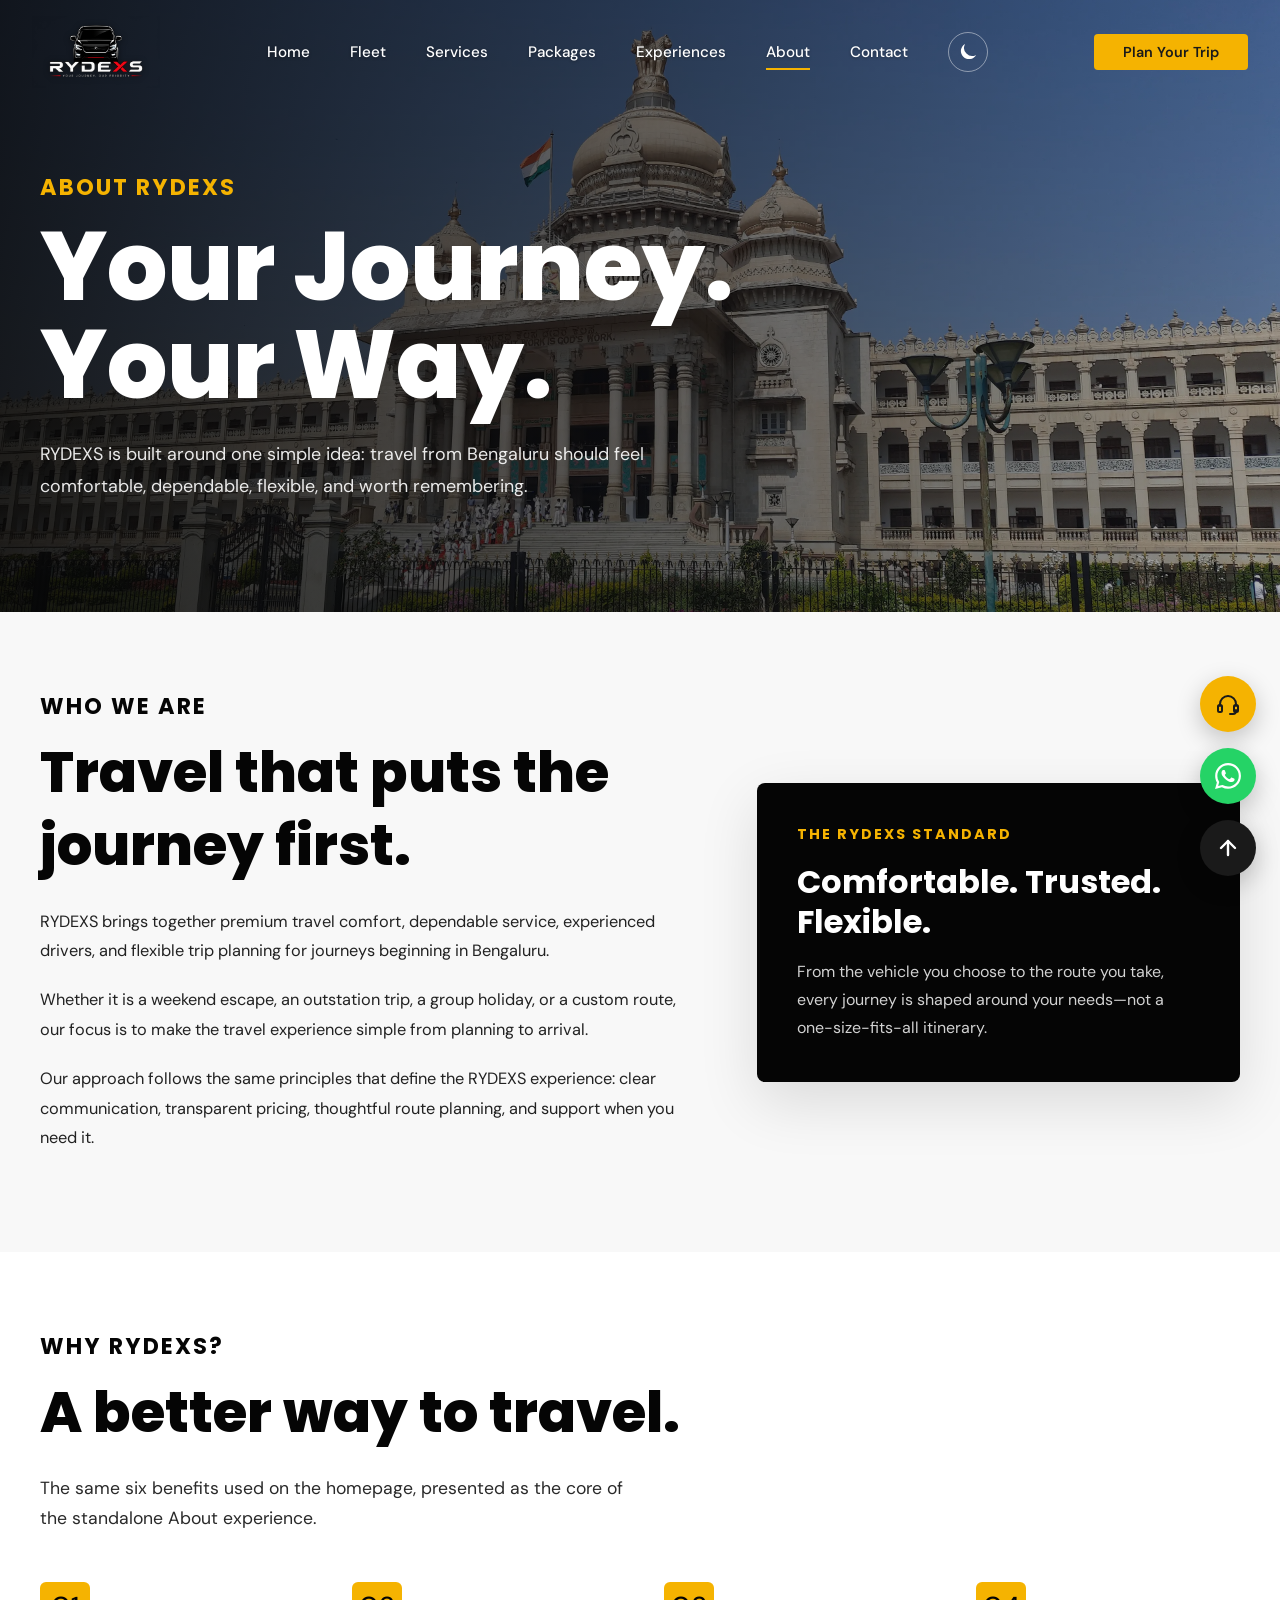
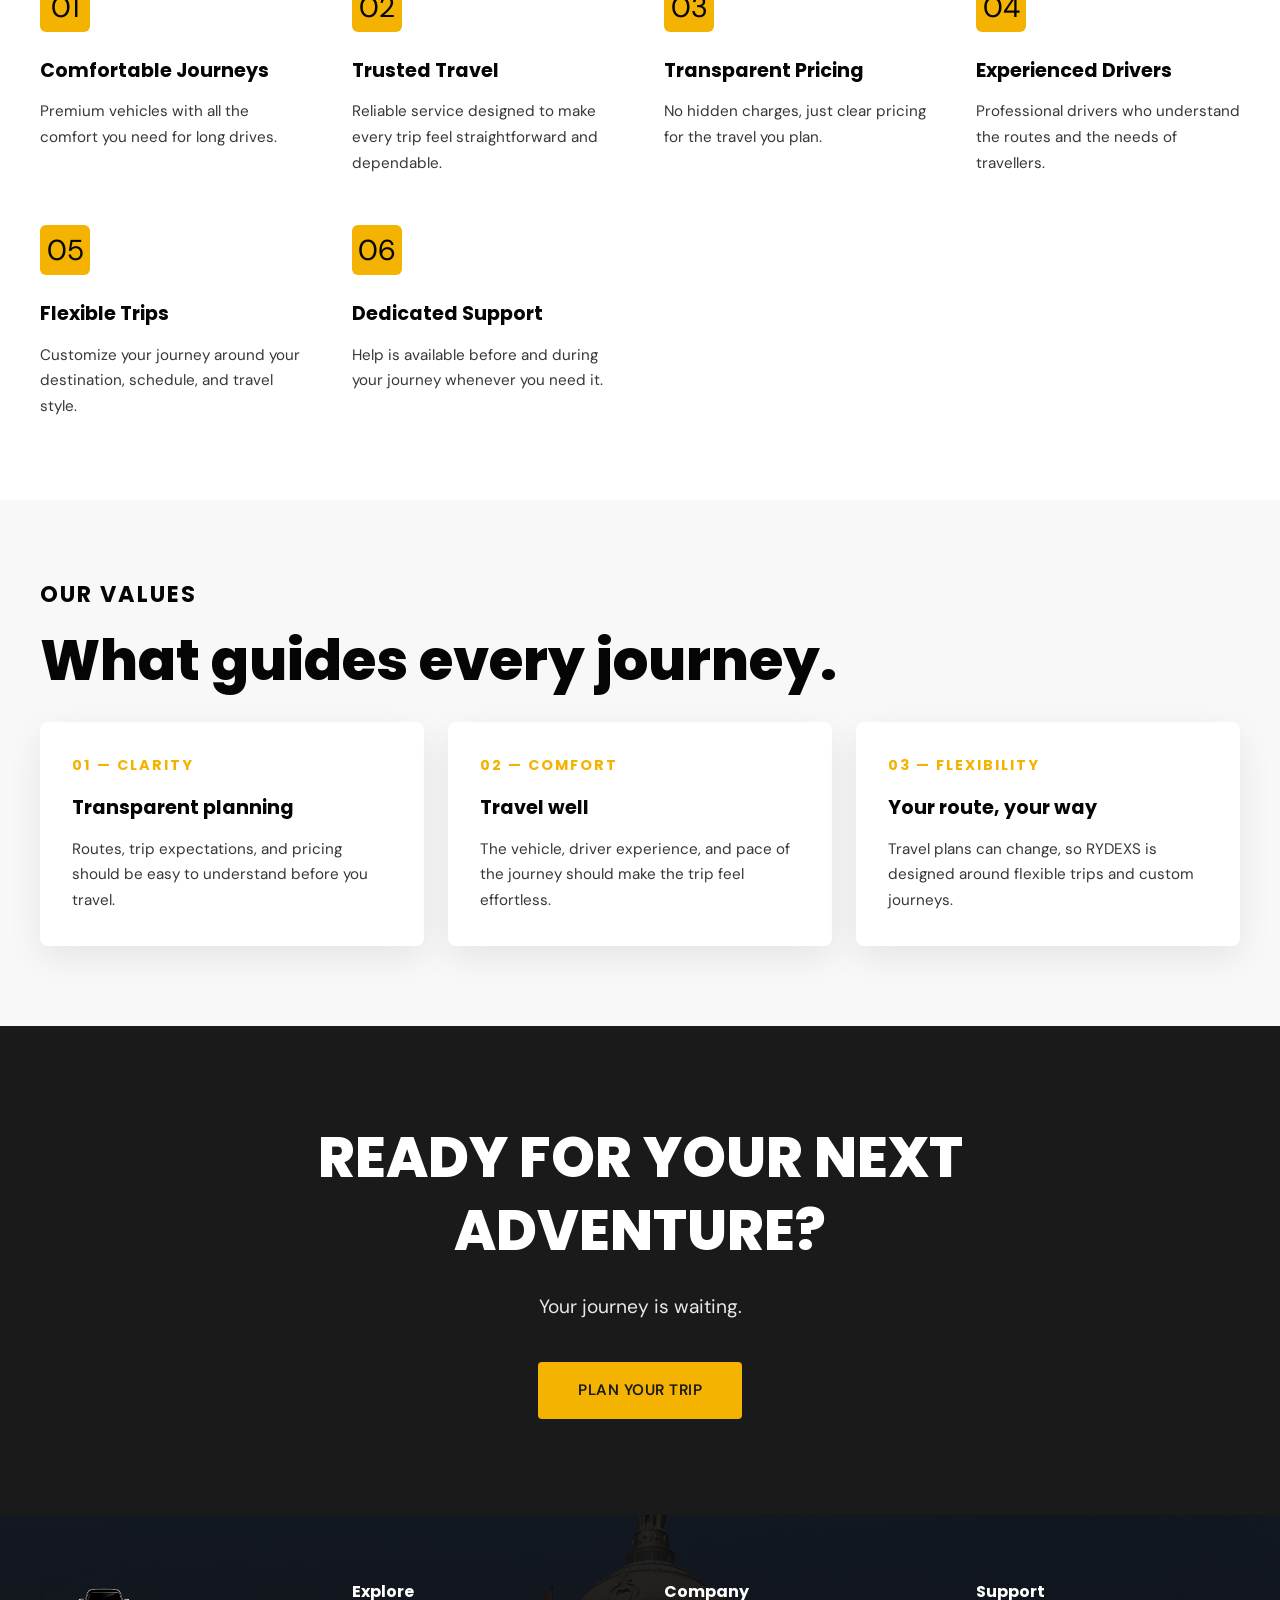
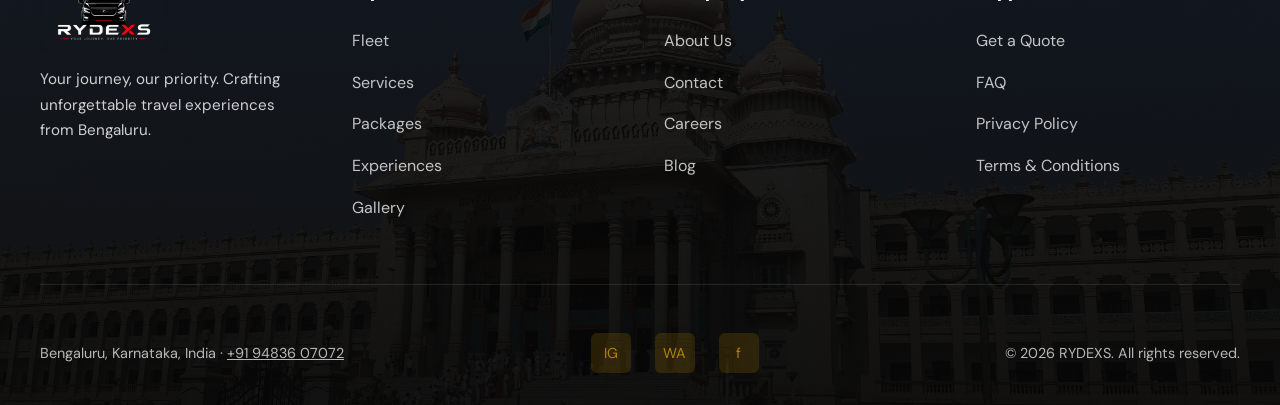
==== commit eaa46126: "Add files via upload" ====
--- a/frontend/about.html
+++ b/frontend/about.html
@@ -1,2067 +1,11 @@
-<!DOCTYPE html><html lang="en"><head><meta charset="UTF-8"><meta name="viewport" content="width=device-width, initial-scale=1.0"><meta name="description" content="About — RYDEXS travel experiences from Bengaluru."><title>About | RYDEXS</title><link href="https://fonts.googleapis.com/css2?family=DM+Sans:wght@400;500;600;700&family=Poppins:wght@600;700;800&display=swap" rel="stylesheet"><style>* {
-      margin: 0;
-      padding: 0;
-      box-sizing: border-box;
-    }
-
-    html {
-      scroll-behavior: smooth;
-    }
-
-    body {
-      font-family: 'DM Sans', sans-serif;
-      background: #ffffff;
-      color: #050505;
-      line-height: 1.6;
-      /* clip (not hidden) — `hidden` makes body a scroll container and breaks position:sticky */
-      overflow-x: clip;
-    }
-
-    /* ===== Dark theme ===== */
-    html[data-theme="dark"] body { background: #14161A; color: #F0F2F5; }
-    html[data-theme="dark"] nav#navbar { background: #ffffff !important; border-bottom-color: rgba(5,5,5,0.08) !important; }
-    html[data-theme="dark"] nav#navbar.scrolled { background: #ffffff !important; }
-    html[data-theme="dark"] nav#navbar .nav-links a { color: #050505; }
-    html[data-theme="dark"] nav#navbar .hamburger span { background: #050505; }
-    html[data-theme="dark"] nav#navbar .theme-toggle { border-color: rgba(5,5,5,0.15); color: #050505; }
-    html[data-theme="dark"] section,
-    html[data-theme="dark"] .section { background: #14161A; }
-    html[data-theme="dark"] [style*="background: #fff"],
-    html[data-theme="dark"] [style*="background:#fff"] { background: #1E222A !important; }
-    html[data-theme="dark"] .card,
-    html[data-theme="dark"] .service-card,
-    html[data-theme="dark"] .testimonial-card,
-    html[data-theme="dark"] .stat-card,
-    html[data-theme="dark"] .feature-card,
-    html[data-theme="dark"] .value-card { background: #1E222A !important; border-color: #333A45 !important; color: #F0F2F5; }
-    /* Image-backed cards keep their inline photo; just adjust border/text in dark */
-    html[data-theme="dark"] .destination-card,
-    html[data-theme="dark"] .package-card,
-    html[data-theme="dark"] .experience-card,
-    html[data-theme="dark"] .fleet-card { border-color: #333A45; }
-    html[data-theme="dark"] .faq-item { border-bottom-color: #2A2F38 !important; }
-    html[data-theme="dark"] { color: #F0F2F5; }
-    .theme-toggle {
-      display: inline-flex;
-      align-items: center;
-      justify-content: center;
-      gap: 0.6rem;
-      width: 40px; height: 40px; padding: 0;
-      background: transparent;
-      border: 1px solid rgba(5,5,5,0.15);
-      color: inherit;
-      border-radius: 50%;
-      cursor: pointer;
-      font-family: inherit;
-      font-size: 0.95rem;
-      font-weight: 500;
-      transition: background 0.2s ease, border-color 0.2s ease;
-      flex-shrink: 0;
-    }
-    .theme-toggle-label { display: none; }
-    html[data-theme="dark"] .theme-toggle { border-color: #333A45; }
-    .theme-toggle:hover { background: rgba(0,0,0,0.05); }
-    html[data-theme="dark"] .theme-toggle:hover { background: #1E222A; }
-    .theme-toggle-icon {
-      width: 20px; height: 20px; flex-shrink: 0;
-      background-color: currentColor;
-      -webkit-mask: center / contain no-repeat;
-      mask: center / contain no-repeat;
-      -webkit-mask-image: url("data:image/svg+xml,%3Csvg xmlns='http://www.w3.org/2000/svg' viewBox='0 0 24 24'%3E%3Cpath fill='black' d='M21.75 15.5A9.75 9.75 0 0 1 8.5 2.25 9.75 9.75 0 1 0 21.75 15.5Z'/%3E%3C/svg%3E");
-      mask-image: url("data:image/svg+xml,%3Csvg xmlns='http://www.w3.org/2000/svg' viewBox='0 0 24 24'%3E%3Cpath fill='black' d='M21.75 15.5A9.75 9.75 0 0 1 8.5 2.25 9.75 9.75 0 1 0 21.75 15.5Z'/%3E%3C/svg%3E");
-    }
-    html[data-theme="dark"] .theme-toggle-icon {
-      -webkit-mask-image: url("data:image/svg+xml,%3Csvg xmlns='http://www.w3.org/2000/svg' viewBox='0 0 24 24'%3E%3Cg fill='black'%3E%3Ccircle cx='12' cy='12' r='5'/%3E%3Cg stroke='black' stroke-width='2' stroke-linecap='round'%3E%3Cline x1='12' y1='1' x2='12' y2='3'/%3E%3Cline x1='12' y1='21' x2='12' y2='23'/%3E%3Cline x1='4.2' y1='4.2' x2='5.6' y2='5.6'/%3E%3Cline x1='18.4' y1='18.4' x2='19.8' y2='19.8'/%3E%3Cline x1='1' y1='12' x2='3' y2='12'/%3E%3Cline x1='21' y1='12' x2='23' y2='12'/%3E%3Cline x1='4.2' y1='19.8' x2='5.6' y2='18.4'/%3E%3Cline x1='18.4' y1='5.6' x2='19.8' y2='4.2'/%3E%3C/g%3E%3C/g%3E%3C/svg%3E");
-      mask-image: url("data:image/svg+xml,%3Csvg xmlns='http://www.w3.org/2000/svg' viewBox='0 0 24 24'%3E%3Cg fill='black'%3E%3Ccircle cx='12' cy='12' r='5'/%3E%3Cg stroke='black' stroke-width='2' stroke-linecap='round'%3E%3Cline x1='12' y1='1' x2='12' y2='3'/%3E%3Cline x1='12' y1='21' x2='12' y2='23'/%3E%3Cline x1='4.2' y1='4.2' x2='5.6' y2='5.6'/%3E%3Cline x1='18.4' y1='18.4' x2='19.8' y2='19.8'/%3E%3Cline x1='1' y1='12' x2='3' y2='12'/%3E%3Cline x1='21' y1='12' x2='23' y2='12'/%3E%3Cline x1='4.2' y1='19.8' x2='5.6' y2='18.4'/%3E%3Cline x1='18.4' y1='5.6' x2='19.8' y2='4.2'/%3E%3C/g%3E%3C/g%3E%3C/svg%3E");
-    }
-    /* Footer keeps its original dark-image look regardless of theme */
-    html[data-theme="dark"] footer { color: white; }
-
-
-    /* Prefers reduced motion */
-    @media (prefers-reduced-motion: reduce) {
-      * {
-        animation-duration: 0.01ms !important;
-        animation-iteration-count: 1 !important;
-        transition-duration: 0.01ms !important;
-      }
-    }
-
-    /* ==================== NAVBAR ==================== */
-    nav {
-      position: fixed;
-      top: 0;
-      width: 100%;
-      z-index: 1000;
-      padding: 1rem 2rem;
-      display: flex;
-      justify-content: space-between;
-      align-items: center;
-      background: #ffffff;
-      border-bottom: 1px solid rgba(5, 5, 5, 0.08);
-      transition: padding 0.3s ease, box-shadow 0.3s ease;
-    }
-
-    nav.scrolled {
-      box-shadow: 0 2px 12px rgba(0, 0, 0, 0.1);
-      padding: 0.7rem 2rem;
-    }
-
-    .logo {
-      height: 72px;
-      width: auto;
-      display: flex;
-      align-items: center;
-      opacity: 1;
-    }
-
-    .logo img {
-      height: 100%;
-      width: auto;
-    }
-
-    /* Hero upper section - the brand travels along this axis */
-    .hero-upper {
-      flex: 1;
-      display: flex;
-      align-items: center;
-      justify-content: center;
-      padding: 90px 2rem 0 2rem;
-      position: relative;
-      z-index: 3;
-    }
-
-    .brand-lockup {
-      display: flex;
-      flex-direction: column;
-      align-items: center;
-      pointer-events: none;
-      max-width: 100%;
-    }
-
-    /* Light that converges where the vehicle is heading. Sells the
-       vanishing point regardless of what the background photo does. */
-    .road-glow {
-      position: absolute;
-      left: 50%;
-      top: 34%;
-      width: 70vw;
-      max-width: 900px;
-      aspect-ratio: 3 / 2;
-      transform: translate(-50%, -50%);
-      background: radial-gradient(
-        ellipse at center,
-        rgba(255, 214, 170, 0.5) 0%,
-        rgba(255, 160, 110, 0.18) 32%,
-        rgba(245, 179, 1, 0.06) 55%,
-        rgba(0, 0, 0, 0) 72%
-      );
-      opacity: 0;
-      pointer-events: none;
-      z-index: -1;
-      will-change: opacity;
-    }
-
-    /* Vehicle - recedes toward the vanishing point */
-    .vehicle-element {
-      will-change: transform, opacity;
-      transform-origin: center center;
-      display: block;
-      backface-visibility: hidden;
-    }
-
-    .vehicle-image {
-      display: block;
-      width: 300px;
-      max-width: 62vw;
-      height: auto;
-      filter: drop-shadow(0 18px 32px rgba(0, 0, 0, 0.55));
-    }
-
-    /* Wordmark + tagline - fade out in place, never move sideways */
-    .wordmark-element {
-      will-change: opacity, transform;
-      transform-origin: center top;
-      display: block;
-      margin-top: 0.25rem;
-    }
-
-    .wordmark-image {
-      display: block;
-      /* 1248/716 keeps the original logo lockup proportions against the van */
-      width: 523px;
-      max-width: 108vw;
-      height: auto;
-    }
-
-    /* Hero lower section - main content, never touched by the animation */
-    .hero-lower {
-      flex: 1;
-      display: flex;
-      align-items: center;
-      justify-content: center;
-      position: relative;
-      z-index: 2;
-      padding: 0 2rem 4rem;
-    }
-
-    .hero-content {
-      text-align: center;
-      max-width: 800px;
-    }
-
-    @media (max-width: 1024px) {
-      .vehicle-image { width: 240px; }
-      .wordmark-image { width: 418px; }
-    }
-
-    @media (max-width: 768px) {
-      .hero-lower {
-        flex: 1.1;
-        padding: 0 1.5rem 3rem;
-      }
-
-      .vehicle-image { width: 190px; }
-      .wordmark-image { width: 331px; }
-      .road-glow { top: 32%; width: 100vw; }
-    }
-
-    @media (max-width: 480px) {
-      .hero-upper {
-        flex: 0.85;
-        padding: 68px 1rem 0 1rem;
-      }
-
-      .hero-lower {
-        flex: 1.15;
-        padding: 0 1rem 2.5rem;
-      }
-
-      .vehicle-image { width: 148px; }
-      .wordmark-image { width: 258px; }
-    }
-
-    /* Landscape tablets/phones: very little vertical room, so compress the stage */
-    @media (max-height: 620px) and (orientation: landscape) {
-      .hero-upper {
-        flex: 0.75;
-        padding-top: 70px;
-      }
-      .vehicle-image { width: 160px; }
-      .wordmark-image { width: 279px; }
-    }
-
-    .nav-links {
-      display: flex;
-      gap: 2.5rem;
-      align-items: center;
-    }
-
-    .nav-links a {
-      text-decoration: none;
-      color: inherit;
-      font-size: 0.95rem;
-      font-weight: 500;
-      position: relative;
-      transition: color 0.3s ease;
-    }
-
-    .nav-links a::after {
-      content: '';
-      position: absolute;
-      bottom: -6px;
-      left: 0;
-      width: 0;
-      height: 2px;
-      background: #F5B301;
-      transition: width 0.3s ease;
-    }
-
-    .nav-links a:hover::after {
-      width: 100%;
-    }
-
-    nav.scrolled .nav-links a {
-      color: #050505;
-    }
-
-    .nav-cta {
-      background: #F5B301;
-      color: #1a1a1a;
-      padding: 0.7rem 1.8rem;
-      border-radius: 4px;
-      text-decoration: none;
-      font-weight: 600;
-      font-size: 0.9rem;
-      transition: all 0.3s ease;
-      cursor: pointer;
-      border: none;
-    }
-
-    .nav-cta:hover {
-      background: #d99a00;
-      transform: translateY(-2px);
-    }
-
-    .hamburger {
-      display: none;
-      flex-direction: column;
-      cursor: pointer;
-      gap: 6px;
-    }
-
-    /* Only shown inside the mobile dropdown menu */
-    .nav-menu-cta {
-      display: none;
-    }
-
-    .hamburger span {
-      width: 24px;
-      height: 2px;
-      background: #050505;
-      transition: all 0.3s ease;
-    }
-
-    /* Switch to the hamburger menu earlier so the header CTA and the menu icon
-       never appear side by side on medium/small screens. */
-    @media (max-width: 900px) {
-      .nav-links {
-        display: none;
-        position: fixed;
-        top: 70px;
-        left: 0;
-        right: 0;
-        flex-direction: column;
-        background: white;
-        padding: 2rem;
-        gap: 1rem;
-        box-shadow: 0 8px 16px rgba(0, 0, 0, 0.1);
-      }
-
-      .theme-toggle {
-        width: 100%; height: auto; border-radius: 8px;
-        padding: 0.75rem 1rem; justify-content: flex-start; margin-top: 0.25rem;
-      }
-      .theme-toggle-label { display: inline; }
-    .nav-links.active {
-        display: flex;
-      }
-
-      .hamburger {
-        display: flex;
-      }
-
-      /* Header CTA moves into the dropdown menu */
-      .nav-cta {
-        display: none;
-      }
-
-      .nav-menu-cta {
-        display: block;
-        background: #F5B301;
-        color: #1a1a1a !important;
-        text-align: center;
-        padding: 0.85rem 1.5rem;
-        border-radius: 6px;
-        font-weight: 700;
-        margin-top: 0.5rem;
-      }
-    }
-
-    /* ==================== HERO ==================== */
-    /* Scroll region is taller than the viewport; the hero sticks to the top while
-       the extra height scrolls past. That travel distance is what drives the
-       brand animation, so the vehicle stays on screen while it plays. */
-    .hero-scroll-region {
-      position: relative;
-    }
-
-    .hero {
-      position: relative;
-      height: 100vh;
-      overflow: hidden;
-      color: white;
-      margin-top: 0;
-      display: flex;
-      flex-direction: column;
-    }
-
-    .hero::before {
-      content: '';
-      position: absolute;
-      inset: 0;
-      /* Keeps the upper stage clear for the vehicle, darkens the lower
-         half so the heading holds contrast against any photo. */
-      background: linear-gradient(180deg,
-        rgba(5, 5, 5, 0.30) 0%,
-        rgba(5, 5, 5, 0.10) 28%,
-        rgba(5, 5, 5, 0.42) 60%,
-        rgba(5, 5, 5, 0.80) 100%);
-      z-index: 2;
-    }
-
-    @keyframes heroZoom {
-      from {
-        transform: scale(1.1);
-      }
-      to {
-        transform: scale(1);
-      }
-    }
-
-    .hero-content {
-      position: relative;
-      z-index: 5;
-      text-align: center;
-      max-width: 800px;
-      margin-top: 3rem;
-    }
-
-    @media (max-width: 768px) {
-      .hero-content {
-        margin-top: 1.5rem;
-      }
-      /* On phones, fill the hero and crop to the front of the van
-         instead of shrinking the whole photo into a small strip. */
-      .hero-bg {
-        background-size: cover, cover;
-        background-position: 32% center, center;
-      }
-    }
-    @media (max-width: 480px) {
-      .hero-bg {
-        /* Tighter crop on very narrow screens - focus on the front cabin */
-        background-position: 28% center, center;
-      }
-    }
-
-    @keyframes fadeInUp {
-      from {
-        opacity: 0;
-        transform: translateY(30px);
-      }
-      to {
-        opacity: 1;
-        transform: translateY(0);
-      }
-    }
-
-    .hero-eyebrow {
-      font-size: 0.85rem;
-      letter-spacing: 2px;
-      text-transform: uppercase;
-      font-weight: 600;
-      margin-bottom: 1.5rem;
-      opacity: 0.9;
-      animation: fadeInUp 1s ease-out 0.5s forwards;
-      opacity: 0;
-    }
-
-    .hero h1 {
-      font-family: 'Poppins', sans-serif;
-      font-size: clamp(2.5rem, 8vw, 4.5rem);
-      font-weight: 800;
-      line-height: 1.2;
-      margin-bottom: 1.5rem;
-      color: #ffffff;
-      /* Thin yellow outline so the white letters stay legible over the
-         light parts of the hero photo. */
-      -webkit-text-stroke: 1.4px var(--yellow, #F5B301);
-      text-stroke: 1.4px var(--yellow, #F5B301);
-      paint-order: stroke fill;
-      text-shadow:
-        0 0 2px rgba(245, 179, 1, 0.55),
-        0 2px 10px rgba(0, 0, 0, 0.35);
-    }
-
-    .hero p {
-      font-size: 1.15rem;
-      margin-bottom: 1rem;
-      opacity: 0.95;
-      line-height: 1.7;
-    }
-    .hero-tagline {
-      font-size: 1rem;
-      font-weight: 600;
-      letter-spacing: 0.3px;
-      margin: 0 auto 2.25rem;
-      max-width: 640px;
-      color: #ffffff;
-      opacity: 0.96;
-      line-height: 1.6;
-    }
-    .hero-tagline .hl-accent {
-      color: var(--yellow, #F5B301);
-      font-weight: 700;
-    }
-    @media (max-width: 480px) {
-      .hero-tagline { font-size: 0.9rem; margin-bottom: 1.75rem; }
-    }
-
-    .hero-buttons {
-      display: flex;
-      gap: 1.5rem;
-      justify-content: center;
-      flex-wrap: wrap;
-    }
-
-    .hero h1 .hl {
-      display: block;
-    }
-
-    .hero-reveal {
-      opacity: 0;
-      transform: translateY(20px);
-      animation: heroCarry 0.7s cubic-bezier(0.22, 0.61, 0.36, 1) forwards;
-    }
-
-    @keyframes heroCarry {
-      to { opacity: 1; transform: none; }
-    }
-
-    @media (prefers-reduced-motion: reduce) {
-      .hero-reveal { opacity: 1; transform: none; animation: none; }
-    }
-
-    .btn {
-      padding: 1rem 2.5rem;
-      font-size: 0.95rem;
-      font-weight: 600;
-      border-radius: 4px;
-      border: none;
-      cursor: pointer;
-      transition: all 0.3s ease;
-      text-decoration: none;
-      display: inline-block;
-      letter-spacing: 0.5px;
-    }
-
-    .btn-primary {
-      background: #F5B301;
-      color: #1a1a1a;
-    }
-
-    .btn-primary:hover {
-      background: #d99a00;
-      transform: translateY(-3px);
-      box-shadow: 0 8px 24px rgba(245, 179, 1, 0.3);
-    }
-
-    .btn-secondary {
-      background: rgba(255, 255, 255, 0.2);
-      color: white;
-      border: 2px solid white;
-    }
-
-    .btn-secondary:hover {
-      background: white;
-      color: #050505;
-      transform: translateY(-3px);
-    }
-
-    /* ==================== TRIP PLANNER CARD ==================== */
-    .planner-container {
-      position: relative;
-      z-index: 10;
-      display: flex;
-      justify-content: center;
-      padding: 4rem 2rem 5rem;
-      animation: planeCardIn 1s ease-out 0.7s forwards;
-      opacity: 0;
-    }
-
-    @keyframes planeCardIn {
-      from {
-        opacity: 0;
-        transform: translateY(40px);
-      }
-      to {
-        opacity: 1;
-        transform: translateY(0);
-      }
-    }
-
-    .planner-card {
-      background: white;
-      border-radius: 8px;
-      padding: 2.5rem;
-      max-width: 600px;
-      width: 100%;
-      box-shadow: 0 20px 60px rgba(0, 0, 0, 0.12);
-      transition: all 0.3s ease;
-    }
-
-    .planner-card:hover {
-      box-shadow: 0 30px 80px rgba(0, 0, 0, 0.15);
-      transform: translateY(-8px);
-    }
-
-    .planner-card h3 {
-      font-family: 'Poppins', sans-serif;
-      font-size: 1.8rem;
-      margin-bottom: 2rem;
-      font-weight: 700;
-    }
-
-    .planner-form {
-      display: grid;
-      grid-template-columns: 1fr 1fr;
-      gap: 1.5rem;
-      margin-bottom: 1.5rem;
-      align-items: end;
-    }
-
-    .planner-form > div {
-      display: flex;
-      flex-direction: column;
-    }
-
-    .planner-form label {
-      display: block;
-      margin-bottom: 0.5rem;
-      font-size: 0.85rem;
-      font-weight: 600;
-      color: #333;
-    }
-
-    .planner-form input,
-    .planner-form select {
-      width: 100%;
-      box-sizing: border-box;
-      padding: 1rem;
-      border: 1px solid #e0e0e0;
-      border-radius: 4px;
-      font-family: 'DM Sans', sans-serif;
-      font-size: 0.95rem;
-      background: white;
-      transition: all 0.3s ease;
-    }
-
-    .planner-form input:focus,
-    .planner-form select:focus {
-      outline: none;
-      border-color: #F5B301;
-      box-shadow: 0 0 0 3px rgba(245, 179, 1, 0.1);
-    }
-
-    .planner-form input::placeholder {
-      color: #999;
-    }
-
-    .planner-form > div:nth-child(1),
-    .planner-form > div:nth-child(2),
-    .planner-form > div:nth-child(5) {
-      grid-column: 1 / -1;
-    }
-
-    .planner-cta {
-      grid-column: 1 / -1;
-      padding: 1rem;
-      background: #F5B301;
-      color: #1a1a1a;
-      border: none;
-      border-radius: 4px;
-      font-weight: 600;
-      cursor: pointer;
-      transition: all 0.3s ease;
-      font-size: 1rem;
-    }
-
-    .planner-cta:hover {
-      background: #d99a00;
-      transform: translateY(-2px);
-    }
-
-    /* ==================== SECTION SPACING ==================== */
-    section {
-      padding: 5rem 2rem;
-    }
-
-    section.dark-bg {
-      background: #1a1a1a;
-      color: white;
-    }
-
-    section.light-bg {
-      background: #f8f8f8;
-    }
-
-    .section-label {
-      font-family: 'Poppins', sans-serif;
-      font-size: clamp(1rem, 2.2vw, 1.4rem);
-      letter-spacing: 2px;
-      text-transform: uppercase;
-      font-weight: 700;
-      line-height: 1.3;
-      color: #050505;
-      margin-bottom: 1rem;
-    }
-
-    .section-heading {
-      font-family: 'Poppins', sans-serif;
-      font-size: clamp(2rem, 5vw, 3.5rem);
-      font-weight: 800;
-      line-height: 1.3;
-      margin-bottom: 1.5rem;
-    }
-
-    .section-subtitle {
-      font-size: 1.1rem;
-      line-height: 1.7;
-      max-width: 600px;
-      opacity: 0.85;
-      margin-bottom: 3rem;
-    }
-
-    /* ==================== POPULAR DESTINATIONS ==================== */
-    .destinations-grid {
-      display: grid;
-      grid-template-columns: repeat(auto-fit, minmax(300px, 1fr));
-      gap: 2rem;
-      margin-top: 3rem;
-    }
-
-    .destination-card {
-      position: relative;
-      height: 400px;
-      border-radius: 6px;
-      overflow: hidden;
-      cursor: pointer;
-      background-size: cover;
-      background-position: center;
-      background-repeat: no-repeat;
-      transition: transform 0.5s ease;
-    }
-
-    .destination-card:hover {
-      transform: scale(1.02);
-    }
-
-    .destination-card-img {
-      position: absolute;
-      inset: 0;
-      background: center/cover no-repeat;
-      transition: transform 0.5s ease;
-    }
-
-    .destination-card:hover .destination-card-img {
-      transform: scale(1.08);
-    }
-
-    .destination-card::before {
-      content: '';
-      position: absolute;
-      inset: 0;
-      background: linear-gradient(180deg, rgba(0, 0, 0, 0) 0%, rgba(0, 0, 0, 0.6) 100%);
-      z-index: 2;
-      transition: all 0.4s ease;
-    }
-
-    .destination-card:hover::before {
-      background: linear-gradient(180deg, rgba(0, 0, 0, 0.2) 0%, rgba(0, 0, 0, 0.7) 100%);
-    }
-
-    .destination-content {
-      position: absolute;
-      bottom: 0;
-      left: 0;
-      right: 0;
-      padding: 2rem;
-      z-index: 3;
-      color: white;
-    }
-
-    .destination-name {
-      font-family: 'Poppins', sans-serif;
-      font-size: 1.8rem;
-      font-weight: 700;
-      margin-bottom: 0.5rem;
-    }
-
-    .destination-desc {
-      font-size: 0.9rem;
-      opacity: 0.9;
-      margin-bottom: 1rem;
-      line-height: 1.6;
-    }
-
-    .destination-link {
-      display: inline-flex;
-      align-items: center;
-      gap: 0.5rem;
-      color: #F5B301;
-      text-decoration: none;
-      font-weight: 600;
-      transition: gap 0.3s ease;
-    }
-
-    .destination-link:hover {
-      gap: 1rem;
-    }
-
-    /* ==================== OUR FLEET & RATES ==================== */
-    .fleet-grid {
-      display: grid;
-      grid-template-columns: repeat(auto-fit, minmax(300px, 1fr));
-      gap: 2rem;
-      margin-top: 3rem;
-      margin-bottom: 3.5rem;
-    }
-
-    .fleet-card {
-      position: relative;
-      background: #ffffff;
-      border-radius: 6px;
-      overflow: hidden;
-      box-shadow: 0 8px 24px rgba(0, 0, 0, 0.08);
-      transition: transform 0.4s ease, box-shadow 0.4s ease;
-    }
-
-    .fleet-card:hover {
-      transform: translateY(-6px);
-      box-shadow: 0 16px 36px rgba(0, 0, 0, 0.15);
-    }
-
-    .fleet-card-img {
-      height: 220px;
-      background-size: cover;
-      background-position: center;
-      background-repeat: no-repeat;
-      background-color: #ececec;
-      transition: transform 0.5s ease;
-    }
-
-    .fleet-card:hover .fleet-card-img {
-      transform: scale(1.06);
-    }
-
-    /* Crossfading photo slideshow inside a fleet card image area */
-    .fleet-card-slider {
-      position: relative;
-      height: 220px;
-      overflow: hidden;
-      background-color: #ececec;
-    }
-
-    .fleet-card-slider .slide {
-      position: absolute;
-      inset: 0;
-      background-size: cover;
-      background-position: center;
-      background-repeat: no-repeat;
-      opacity: 0;
-      transition: opacity 1s ease, transform 0.5s ease;
-    }
-
-    .fleet-card-slider .slide.active {
-      opacity: 1;
-    }
-
-    .fleet-card:hover .fleet-card-slider .slide.active {
-      transform: scale(1.06);
-    }
-
-    .fleet-content {
-      padding: 1.75rem 2rem 2rem;
-    }
-
-    .fleet-tag {
-      display: inline-block;
-      font-family: 'Poppins', sans-serif;
-      font-size: 0.72rem;
-      letter-spacing: 1.5px;
-      text-transform: uppercase;
-      font-weight: 700;
-      color: #F5B301;
-      margin-bottom: 0.75rem;
-    }
-
-    .fleet-name {
-      font-family: 'Poppins', sans-serif;
-      font-size: 1.5rem;
-      font-weight: 700;
-      margin-bottom: 0.5rem;
-      color: #1a1a1a;
-    }
-
-    .fleet-desc {
-      font-size: 0.92rem;
-      line-height: 1.6;
-      opacity: 0.8;
-      margin-bottom: 1.25rem;
-    }
-
-    .fleet-specs {
-      display: flex;
-      flex-wrap: wrap;
-      gap: 1.25rem;
-      font-size: 0.85rem;
-      font-weight: 600;
-      color: #333;
-    }
-
-    .fleet-specs span {
-      display: inline-flex;
-      align-items: center;
-      gap: 0.4rem;
-    }
-
-    .fleet-tabs {
-      display: flex;
-      flex-wrap: wrap;
-      gap: 0.75rem;
-      margin-top: 2.5rem;
-      margin-bottom: 2rem;
-    }
-
-    .fleet-tab {
-      font-family: 'Poppins', sans-serif;
-      font-size: 0.95rem;
-      font-weight: 600;
-      padding: 0.7rem 1.6rem;
-      border: 2px solid #e2e2e2;
-      border-radius: 999px;
-      background: #fff;
-      color: #555;
-      cursor: pointer;
-      transition: all 0.25s ease;
-    }
-
-    .fleet-tab:hover {
-      border-color: #F5B301;
-      color: #1a1a1a;
-    }
-
-    .fleet-tab.active {
-      background: #1a1a1a;
-      border-color: #1a1a1a;
-      color: #fff;
-    }
-
-    .fleet-panel {
-      display: none;
-    }
-
-    .fleet-panel.active {
-      display: block;
-      animation: fadeInUp 0.5s ease-out;
-    }
-
-    .rate-table-wrap {
-      overflow-x: auto;
-      border-radius: 8px;
-      box-shadow: 0 8px 24px rgba(0, 0, 0, 0.06);
-      background: #fff;
-    }
-
-    .rate-table {
-      width: 100%;
-      border-collapse: collapse;
-      min-width: 720px;
-      font-size: 0.9rem;
-    }
-
-    .rate-table thead th {
-      background: #1a1a1a;
-      color: #fff;
-      font-family: 'Poppins', sans-serif;
-      font-weight: 600;
-      text-align: left;
-      padding: 1rem 1.1rem;
-      white-space: nowrap;
-      font-size: 0.82rem;
-      letter-spacing: 0.3px;
-    }
-
-    .rate-table thead th:not(:first-child) {
-      text-align: center;
-    }
-
-    .rate-table tbody td {
-      padding: 0.9rem 1.1rem;
-      border-bottom: 1px solid #eee;
-      color: #333;
-    }
-
-    .rate-table tbody td:not(:first-child) {
-      text-align: center;
-      font-weight: 600;
-    }
-
-    .rate-table tbody tr:nth-child(even) {
-      background: #fafafa;
-    }
-
-    .rate-table tbody tr:hover {
-      background: #fff7e6;
-    }
-
-    .rate-table .veh-name {
-      font-weight: 600;
-      color: #1a1a1a;
-    }
-
-    .rate-table .veh-seat {
-      display: block;
-      font-size: 0.78rem;
-      color: #888;
-      font-weight: 500;
-      margin-top: 2px;
-    }
-
-    .rate-note {
-      margin-top: 1.5rem;
-      font-size: 0.85rem;
-      line-height: 1.7;
-      color: #666;
-    }
-
-    .rate-note strong {
-      color: #1a1a1a;
-    }
-
-    /* Hint that the rate table scrolls sideways on narrow screens */
-    .rate-scroll-hint {
-      display: none;
-      font-size: 0.8rem;
-      color: #999;
-      margin: 0 0 0.6rem;
-      font-style: italic;
-    }
-
-    @media (max-width: 768px) {
-      .fleet-grid {
-        grid-template-columns: 1fr;
-        margin-bottom: 2.5rem;
-      }
-
-      .fleet-card-img,
-      .fleet-card-slider {
-        height: 200px;
-      }
-
-      /* Keep the tabs on one line, scrollable, instead of wrapping messily */
-      .fleet-tabs {
-        flex-wrap: nowrap;
-        overflow-x: auto;
-        -webkit-overflow-scrolling: touch;
-        padding-bottom: 0.4rem;
-        margin-top: 2rem;
-      }
-
-      .fleet-tab {
-        flex: 0 0 auto;
-        font-size: 0.85rem;
-        padding: 0.6rem 1.2rem;
-      }
-
-      .rate-scroll-hint {
-        display: block;
-      }
-
-      .rate-table {
-        min-width: 560px;
-        font-size: 0.82rem;
-      }
-
-      .rate-table thead th {
-        padding: 0.75rem 0.7rem;
-        font-size: 0.72rem;
-      }
-
-      .rate-table tbody td {
-        padding: 0.7rem 0.7rem;
-      }
-
-      .rate-table .veh-seat {
-        font-size: 0.7rem;
-      }
-    }
-
-    @media (max-width: 480px) {
-      .fleet-content {
-        padding: 1.4rem 1.4rem 1.6rem;
-      }
-
-      .fleet-name {
-        font-size: 1.3rem;
-      }
-
-      .fleet-specs {
-        gap: 0.9rem;
-        font-size: 0.8rem;
-      }
-
-      .rate-table {
-        min-width: 500px;
-      }
-    }
-
-    /* ==================== WHY RYDEXS ==================== */
-    .benefits {
-      display: grid;
-      grid-template-columns: repeat(auto-fit, minmax(250px, 1fr));
-      gap: 3rem;
-      margin-top: 3rem;
-    }
-
-    .benefit {
-      text-align: left;
-      opacity: 0;
-      animation: fadeInUp 0.8s ease-out forwards;
-    }
-
-    .benefit:nth-child(1) { animation-delay: 0s; }
-    .benefit:nth-child(2) { animation-delay: 0.1s; }
-    .benefit:nth-child(3) { animation-delay: 0.2s; }
-    .benefit:nth-child(4) { animation-delay: 0.3s; }
-    .benefit:nth-child(5) { animation-delay: 0.4s; }
-    .benefit:nth-child(6) { animation-delay: 0.5s; }
-
-    .benefit-icon {
-      width: 50px;
-      height: 50px;
-      background: #F5B301;
-      border-radius: 6px;
-      display: flex;
-      align-items: center;
-      justify-content: center;
-      margin-bottom: 1.5rem;
-      font-size: 1.8rem;
-      transition: all 0.3s ease;
-    }
-
-    .benefit:hover .benefit-icon {
-      transform: translateY(-6px);
-      box-shadow: 0 8px 20px rgba(245, 179, 1, 0.3);
-    }
-
-    .benefit h4 {
-      font-family: 'Poppins', sans-serif;
-      font-size: 1.2rem;
-      font-weight: 700;
-      margin-bottom: 0.8rem;
-    }
-
-    .benefit p {
-      font-size: 0.95rem;
-      line-height: 1.7;
-      opacity: 0.8;
-    }
-
-    /* ==================== FEATURED JOURNEYS ==================== */
-    .journeys-grid {
-      display: grid;
-      grid-template-columns: repeat(auto-fit, minmax(280px, 1fr));
-      gap: 2rem;
-      margin-top: 3rem;
-    }
-
-    .journey-card {
-      background: white;
-      border-radius: 6px;
-      overflow: hidden;
-      box-shadow: 0 4px 16px rgba(0, 0, 0, 0.08);
-      transition: all 0.4s ease;
-      cursor: pointer;
-    }
-
-    .journey-card:hover {
-      box-shadow: 0 16px 40px rgba(0, 0, 0, 0.15);
-      transform: translateY(-8px);
-    }
-
-    .journey-img {
-      height: 250px;
-      background: center/cover no-repeat;
-      transition: transform 0.5s ease;
-    }
-
-    .journey-card:hover .journey-img {
-      transform: scale(1.05);
-    }
-
-    .journey-body {
-      padding: 2rem;
-    }
-
-    .journey-meta {
-      font-size: 0.85rem;
-      color: #F5B301;
-      font-weight: 600;
-      margin-bottom: 0.5rem;
-      letter-spacing: 1px;
-    }
-
-    .journey-title {
-      font-family: 'Poppins', sans-serif;
-      font-size: 1.4rem;
-      font-weight: 700;
-      margin-bottom: 1rem;
-    }
-
-    .journey-desc {
-      font-size: 0.9rem;
-      line-height: 1.6;
-      opacity: 0.8;
-      margin-bottom: 1.5rem;
-    }
-
-    .journey-price {
-      color: #1a9e4b;
-      font-weight: 600;
-      margin-bottom: 1.5rem;
-    }
-
-    .journey-link {
-      display: inline-flex;
-      align-items: center;
-      gap: 0.5rem;
-      color: #050505;
-      text-decoration: none;
-      font-weight: 600;
-      transition: all 0.3s ease;
-    }
-
-    .journey-link:hover {
-      color: #F5B301;
-      gap: 1rem;
-    }
-
-    /* ==================== TRAVEL EXPERIENCES ==================== */
-    .experiences-grid {
-      display: grid;
-      grid-template-columns: repeat(6, 1fr);
-      gap: 1.5rem;
-      margin-top: 3rem;
-    }
-
-    .experience-card {
-      position: relative;
-      height: 300px;
-      border-radius: 6px;
-      overflow: hidden;
-      cursor: pointer;
-      background: center/cover no-repeat;
-    }
-
-    .experience-card:nth-child(1),
-    .experience-card:nth-child(2) {
-      grid-column: span 3;
-    }
-
-    .experience-card:nth-child(3),
-    .experience-card:nth-child(4) {
-      grid-column: span 2;
-    }
-
-    .experience-card:nth-child(5),
-    .experience-card:nth-child(6) {
-      grid-column: span 3;
-    }
-
-    .experience-card::before {
-      content: '';
-      position: absolute;
-      inset: 0;
-      background: linear-gradient(135deg, rgba(0, 0, 0, 0) 0%, rgba(0, 0, 0, 0.5) 100%);
-      transition: all 0.4s ease;
-      z-index: 2;
-    }
-
-    .experience-card:hover::before {
-      background: linear-gradient(135deg, rgba(0, 0, 0, 0.3) 0%, rgba(0, 0, 0, 0.7) 100%);
-    }
-
-    .experience-label {
-      position: absolute;
-      bottom: 2rem;
-      left: 2rem;
-      color: white;
-      font-family: 'Poppins', sans-serif;
-      font-size: 1.3rem;
-      font-weight: 700;
-      z-index: 3;
-      transition: transform 0.3s ease;
-    }
-
-    .experience-card:hover .experience-label {
-      transform: translateY(-8px);
-    }
-
-    /* ==================== CORPORATE TRAVEL ==================== */
-    .corporate-card {
-      background: white;
-      padding: 2rem;
-      border-radius: 8px;
-      box-shadow: 0 4px 16px rgba(0, 0, 0, 0.06);
-      text-align: center;
-    }
-
-    .corporate-icon {
-      font-size: 2.5rem;
-      margin-bottom: 1rem;
-      display: inline-block;
-    }
-
-    .corporate-card h4 {
-      font-family: 'Poppins', sans-serif;
-      font-size: 1.2rem;
-      font-weight: 700;
-      margin-bottom: 0.8rem;
-      color: #050505;
-    }
-
-    .corporate-card p {
-      font-size: 0.95rem;
-      line-height: 1.7;
-      opacity: 0.8;
-    }
-
-    /* ==================== CUSTOM TRIP CTA ==================== */
-    .custom-cta {
-      position: relative;
-      text-align: center;
-      padding: 6rem 2rem;
-      color: white;
-      overflow: hidden;
-    }
-
-    .custom-cta::before {
-      content: '';
-      position: absolute;
-      inset: 0;
-      background: url('https://images.unsplash.com/photo-1506905925346-21bda4d32df4?w=1600&h=1200&fit=crop') center/cover no-repeat;
-      opacity: 0.3;
-      z-index: 1;
-    }
-
-    .custom-cta::after {
-      content: '';
-      position: absolute;
-      inset: 0;
-      background: rgba(5, 5, 5, 0.6);
-      z-index: 2;
-    }
-
-    .custom-cta-content {
-      position: relative;
-      z-index: 3;
-      max-width: 700px;
-      margin: 0 auto;
-    }
-
-    .custom-cta h2 {
-      font-family: 'Poppins', sans-serif;
-      font-size: clamp(2rem, 5vw, 3.5rem);
-      font-weight: 800;
-      line-height: 1.3;
-      margin-bottom: 1.5rem;
-    }
-
-    .custom-cta p {
-      font-size: 1.2rem;
-      opacity: 0.95;
-      margin-bottom: 2.5rem;
-      line-height: 1.8;
-    }
-
-    /* ==================== TESTIMONIALS ==================== */
-    .testimonials-grid {
-      display: grid;
-      grid-template-columns: repeat(auto-fit, minmax(320px, 1fr));
-      gap: 2rem;
-      margin-top: 3rem;
-    }
-
-    .testimonial {
-      background: white;
-      padding: 2.5rem;
-      border-radius: 6px;
-      box-shadow: 0 4px 16px rgba(0, 0, 0, 0.06);
-      transition: all 0.3s ease;
-    }
-
-    .testimonial:hover {
-      box-shadow: 0 12px 32px rgba(0, 0, 0, 0.12);
-    }
-
-    .testimonial-rating {
-      color: #F5B301;
-      font-size: 1rem;
-      margin-bottom: 1.5rem;
-      letter-spacing: 2px;
-    }
-
-    .testimonial-text {
-      font-size: 1rem;
-      line-height: 1.8;
-      margin-bottom: 2rem;
-      opacity: 0.9;
-    }
-
-    .testimonial-author {
-      font-weight: 600;
-      font-family: 'Poppins', sans-serif;
-      margin-bottom: 0.3rem;
-    }
-
-    .testimonial-role {
-      font-size: 0.9rem;
-      opacity: 0.7;
-    }
-
-    /* ==================== GALLERY ==================== */
-    .gallery-grid {
-      display: grid;
-      grid-template-columns: repeat(auto-fill, minmax(200px, 1fr));
-      gap: 1.5rem;
-      margin-top: 3rem;
-    }
-
-    .gallery-item {
-      position: relative;
-      aspect-ratio: 1;
-      border-radius: 6px;
-      overflow: hidden;
-      cursor: pointer;
-      background: center/cover no-repeat;
-    }
-
-    .gallery-item:nth-child(2),
-    .gallery-item:nth-child(5) {
-      aspect-ratio: 2;
-    }
-
-    .gallery-item:nth-child(3) {
-      aspect-ratio: 0.8;
-    }
-
-    .gallery-item::before {
-      content: '';
-      position: absolute;
-      inset: 0;
-      background: rgba(0, 0, 0, 0);
-      transition: all 0.3s ease;
-      z-index: 2;
-    }
-
-    .gallery-item:hover::before {
-      background: rgba(0, 0, 0, 0.4);
-    }
-
-    .gallery-icon {
-      position: absolute;
-      inset: 0;
-      display: flex;
-      align-items: center;
-      justify-content: center;
-      font-size: 2rem;
-      z-index: 3;
-      opacity: 0;
-      transition: opacity 0.3s ease;
-    }
-
-    .gallery-item:hover .gallery-icon {
-      opacity: 1;
-    }
-
-    /* ==================== FOOTER ==================== */
-    footer {
-      background:
-        linear-gradient(rgba(5, 5, 5, 0.86), rgba(5, 5, 5, 0.94)),
-        url('vidhana soudha.webp');
-      background-size: cover;
-      background-position: center;
-      background-repeat: no-repeat;
-      color: white;
-      padding: 4rem 2rem 2rem;
-    }
-
-    .footer-content {
-      max-width: 1200px;
-      margin: 0 auto;
-      display: grid;
-      grid-template-columns: repeat(auto-fit, minmax(250px, 1fr));
-      gap: 3rem;
-      margin-bottom: 3rem;
-      border-bottom: 1px solid rgba(255, 255, 255, 0.1);
-      padding-bottom: 3rem;
-    }
-
-    .footer-logo {
-      height: 72px;
-      width: auto;
-      display: block;
-      margin: 0 0 1rem 0;
-    }
-
-    .footer-tagline {
-      font-size: 0.95rem;
-      opacity: 0.8;
-      line-height: 1.7;
-    }
-
-    .footer-section h4 {
-      font-family: 'Poppins', sans-serif;
-      font-weight: 700;
-      margin-bottom: 1.5rem;
-    }
-
-    .footer-section ul {
-      list-style: none;
-    }
-
-    .footer-section ul li {
-      margin-bottom: 1rem;
-    }
-
-    .footer-section ul li a {
-      color: rgba(255, 255, 255, 0.75);
-      text-decoration: none;
-      transition: all 0.3s ease;
-    }
-
-    .footer-section ul li a:hover {
-      color: #F5B301;
-    }
-
-    .footer-bottom {
-      max-width: 1200px;
-      margin: 0 auto;
-      display: flex;
-      justify-content: space-between;
-      align-items: center;
-      flex-wrap: wrap;
-      gap: 2rem;
-      font-size: 0.9rem;
-      opacity: 0.7;
-    }
-
-    .footer-social {
-      display: flex;
-      gap: 1.5rem;
-    }
-
-    .footer-social a {
-      width: 40px;
-      height: 40px;
-      background: rgba(245, 179, 1, 0.2);
-      border-radius: 6px;
-      display: flex;
-      align-items: center;
-      justify-content: center;
-      color: #F5B301;
-      text-decoration: none;
-      transition: all 0.3s ease;
-    }
-
-    .footer-social a:hover {
-      background: #F5B301;
-      color: #1a1a1a;
-    }
-
-    /* ==================== RESPONSIVE ==================== */
-    @media (max-width: 768px) {
-      nav {
-        padding: 1rem;
-      }
-
-      .nav-links {
-        display: none;
-        position: fixed;
-        top: 70px;
-        left: 0;
-        right: 0;
-        flex-direction: column;
-        background: white;
-        padding: 2rem;
-        gap: 1rem;
-        box-shadow: 0 8px 16px rgba(0, 0, 0, 0.1);
-      }
-
-      .nav-links.active {
-        display: flex;
-      }
-
-      .hamburger {
-        display: flex;
-      }
-
-      /* Free up header space on small screens; the CTA lives in the menu instead */
-      .nav-cta {
-        display: none;
-      }
-
-      .logo {
-        height: 72px;
-      }
-
-      .nav-menu-cta {
-        display: block;
-        background: #F5B301;
-        color: #1a1a1a !important;
-        text-align: center;
-        padding: 0.85rem 1.5rem;
-        border-radius: 6px;
-        font-weight: 700;
-        margin-top: 0.5rem;
-      }
-
-      .hero h1 {
-        font-size: 2rem;
-      }
-
-      .hero p {
-        font-size: 1rem;
-      }
-
-      .hero-buttons {
-        flex-direction: column;
-        gap: 1rem;
-      }
-
-      .planner-form {
-        grid-template-columns: 1fr;
-      }
-
-      .planner-form > div:nth-child(2),
-      .planner-form > div:nth-child(5) {
-        grid-column: 1;
-      }
-
-      .destinations-grid {
-        grid-template-columns: 1fr;
-      }
-
-      .destination-card {
-        height: 300px;
-      }
-
-      .experiences-grid {
-        grid-template-columns: 1fr;
-      }
-
-      .experience-card {
-        grid-column: span 1 !important;
-      }
-
-      .gallery-grid {
-        grid-template-columns: repeat(2, 1fr);
-      }
-
-      .gallery-item:nth-child(2),
-      .gallery-item:nth-child(5) {
-        aspect-ratio: 1;
-      }
-
-      .footer-bottom {
-        flex-direction: column;
-        justify-content: center;
-        text-align: center;
-      }
-
-      .footer-social {
-        order: -1;
-      }
-
-      section {
-        padding: 3rem 1rem;
-      }
-
-      .section-heading {
-        font-size: 1.8rem;
-      }
-    }
-
-    @media (max-width: 480px) {
-      nav {
-        padding: 0.8rem;
-      }
-
-      .logo {
-        height: 72px;
-      }
-
-      .hero-buttons {
-        gap: 0.8rem;
-      }
-
-      .btn {
-        padding: 0.8rem 1.5rem;
-        font-size: 0.85rem;
-      }
-
-      .planner-card {
-        padding: 1.5rem;
-      }
-
-      .planner-card h3 {
-        font-size: 1.4rem;
-      }
-
-      .planner-form {
-        gap: 1rem;
-      }
-
-      .benefit-icon {
-        width: 40px;
-        height: 40px;
-        font-size: 1.5rem;
-      }
-    }
-
-    /* ==================== FLOATING ACTION BUTTONS ==================== */
-    .fab-stack {
-      position: fixed;
-      right: 1.5rem;
-      bottom: 1.5rem;
-      z-index: 900;
-      display: flex;
-      flex-direction: column;
-      align-items: flex-end;
-      gap: 1rem;
-    }
-
-    .fab {
-      display: inline-flex;
-      align-items: center;
-      height: 56px;
-      border-radius: 28px;
-      white-space: nowrap;
-      border: none;
-      cursor: pointer;
-      text-decoration: none;
-      box-shadow: 0 8px 24px rgba(0, 0, 0, 0.22);
-      transition: box-shadow 0.3s ease, transform 0.3s ease;
-      font-family: 'Poppins', sans-serif;
-    }
-
-    .fab:hover {
-      transform: translateY(-2px);
-      box-shadow: 0 12px 30px rgba(0, 0, 0, 0.3);
-    }
-
-    .fab-icon {
-      width: 56px;
-      height: 56px;
-      flex: 0 0 auto;
-      display: grid;
-      place-items: center;
-    }
-
-    .fab-label {
-      max-width: 0;
-      overflow: hidden;
-      opacity: 0;
-      font-weight: 600;
-      font-size: 0.95rem;
-      transition: max-width 0.35s ease, opacity 0.25s ease, padding 0.35s ease;
-    }
-
-    .fab:hover .fab-label,
-    .fab:focus-visible .fab-label {
-      max-width: 200px;
-      opacity: 1;
-      padding-right: 1.4rem;
-    }
-
-    .fab-assistant {
-      background: #F5B301;
-      color: #1a1a1a;
-    }
-
-    .fab-whatsapp {
-      background: #25D366;
-      color: #ffffff;
-    }
-
-    .fab-top {
-      background: #1a1a1a;
-      color: #ffffff;
-      width: 56px;
-      opacity: 0;
-      visibility: hidden;
-      transform: translateY(12px);
-      transition: opacity 0.3s ease, transform 0.3s ease, box-shadow 0.3s ease;
-    }
-
-    .fab-top.visible {
-      opacity: 1;
-      visibility: visible;
-      transform: translateY(0);
-    }
-
-    @media (max-width: 768px) {
-      .fab-stack {
-        right: 1rem;
-        bottom: 1rem;
-        gap: 0.75rem;
-      }
-      .fab { height: 50px; border-radius: 25px; }
-      .fab-icon { width: 50px; height: 50px; }
-    }
-
-    /* ==================== ASSISTANT MODAL ==================== */
-    .assist-overlay {
-      position: fixed;
-      inset: 0;
-      z-index: 1100;
-      background: rgba(15, 15, 15, 0.5);
-      backdrop-filter: blur(6px);
-      -webkit-backdrop-filter: blur(6px);
-      display: flex;
-      align-items: center;
-      justify-content: center;
-      padding: 1.5rem;
-      overflow-y: auto;
-      opacity: 0;
-      visibility: hidden;
-      transition: opacity 0.3s ease, visibility 0.3s ease;
-    }
-
-    .assist-overlay.open {
-      opacity: 1;
-      visibility: visible;
-    }
-
-    .assist-modal {
-      position: relative;
-      background: #ffffff;
-      color: #1a1a1a;
-      border-radius: 20px;
-      max-width: 860px;
-      width: 100%;
-      max-height: calc(100vh - 3rem);
-      overflow-y: auto;
-      padding: 2.5rem;
-      box-shadow: 0 30px 80px rgba(0, 0, 0, 0.35);
-      transform: translateY(18px) scale(0.98);
-      transition: transform 0.3s ease;
-      font-family: 'DM Sans', sans-serif;
-    }
-
-    .assist-overlay.open .assist-modal {
-      transform: none;
-    }
-
-    .assist-close {
-      position: absolute;
-      top: 1rem;
-      right: 1rem;
-      width: 42px;
-      height: 42px;
-      border-radius: 50%;
-      background: #f2f2f2;
-      border: none;
-      cursor: pointer;
-      display: grid;
-      place-items: center;
-      color: #333;
-      transition: background 0.25s ease;
-    }
-
-    .assist-close:hover {
-      background: #e4e4e4;
-    }
-
-    .assist-header {
-      display: flex;
-      align-items: center;
-      gap: 1.25rem;
-      flex-wrap: wrap;
-      padding-right: 2.5rem;
-    }
-
-    .assist-title {
-      font-family: 'Poppins', sans-serif;
-      font-size: clamp(1.3rem, 3vw, 1.9rem);
-      font-weight: 700;
-      line-height: 1.25;
-      flex: 1;
-      min-width: 220px;
-    }
-
-    .assist-title span {
-      display: block;
-    }
-
-    .assist-agent {
-      background: #FFF8E6;
-      border-radius: 12px;
-      padding: 0.9rem 1.25rem;
-      display: flex;
-      align-items: center;
-      gap: 0.75rem;
-    }
-
-    .assist-agent-icon {
-      color: #F5B301;
-      display: grid;
-      place-items: center;
-    }
-
-    .assist-agent small {
-      display: block;
-      font-size: 0.8rem;
-      opacity: 0.7;
-    }
-
-    .assist-agent strong {
-      font-size: 1.1rem;
-      font-family: 'Poppins', sans-serif;
-    }
-
-    .assist-panel {
-      margin-top: 1.75rem;
-      background: #f7f7f7;
-      border-radius: 14px;
-      padding: 1.5rem;
-    }
-
-    .assist-benefits {
-      display: flex;
-      flex-wrap: wrap;
-      gap: 1rem 2.5rem;
-      margin-bottom: 1.25rem;
-    }
-
-    .assist-benefit {
-      display: flex;
-      align-items: center;
-      gap: 0.6rem;
-      font-weight: 500;
-    }
-
-    .assist-benefit svg {
-      color: #F5B301;
-      flex: 0 0 auto;
-    }
-
-    .assist-form {
-      display: flex;
-      gap: 1rem;
-      flex-wrap: wrap;
-    }
-
-    .assist-input-wrap {
-      flex: 1;
-      min-width: 240px;
-      display: flex;
-      align-items: center;
-      background: #fff;
-      border: 1px solid #e2e2e2;
-      border-radius: 10px;
-      overflow: hidden;
-    }
-
-    .assist-input-wrap:focus-within {
-      border-color: #F5B301;
-      box-shadow: 0 0 0 3px rgba(245, 179, 1, 0.15);
-    }
-
-    .assist-cc {
-      padding: 0 1rem;
-      height: 58px;
-      display: flex;
-      align-items: center;
-      border-right: 1px solid #e2e2e2;
-      font-weight: 600;
-      color: #333;
-    }
-
-    .assist-input-wrap input {
-      flex: 1;
-      border: none;
-      outline: none;
-      padding: 1rem;
-      font-size: 1rem;
-      font-family: inherit;
-      min-width: 0;
-    }
-
-    .assist-submit {
-      background: #1a9e4b;
-      color: #ffffff;
-      border: none;
-      border-radius: 10px;
-      padding: 0 2rem;
-      height: 60px;
-      font-weight: 700;
-      font-size: 1rem;
-      cursor: pointer;
-      font-family: 'Poppins', sans-serif;
-      transition: background 0.3s ease;
-    }
-
-    .assist-submit:hover {
-      background: #16813d;
-    }
-
-    .assist-confirm {
-      margin-top: 1rem;
-      color: #1a9e4b;
-      font-weight: 600;
-      display: none;
-    }
-
-    .assist-confirm.show {
-      display: block;
-    }
-
-    @media (max-width: 640px) {
-      .assist-modal { padding: 1.75rem 1.25rem; }
-      .assist-header { padding-right: 2rem; }
-      .assist-agent { width: 100%; }
-    }
-
-.nav-links a.nav-active::after{width:100%;}
-.logo a{display:flex;align-items:center;text-decoration:none;}
-.page-hero{min-height:68vh;display:flex;align-items:center;position:relative;padding:9rem 2rem 5rem;background:linear-gradient(90deg,rgba(5,5,5,.88) 0%,rgba(5,5,5,.62) 48%,rgba(5,5,5,.30) 100%),url('vidhana soudha.webp') center/cover no-repeat;color:#fff}
-.page-hero-content{width:min(1200px,100%);margin:0 auto}.page-hero .section-label{color:#F5B301}.page-hero h1{font-family:'Poppins',sans-serif;font-size:clamp(3rem,8vw,6rem);font-weight:800;line-height:1.02;max-width:950px;margin-bottom:1.5rem}.page-hero p{max-width:650px;font-size:1.12rem;line-height:1.8;color:rgba(255,255,255,.9)}
-.about-intro{display:grid;grid-template-columns:minmax(0,1.15fr) minmax(300px,.85fr);gap:4rem;align-items:center}.about-copy p{margin-bottom:1.25rem;font-size:1.02rem;line-height:1.8;opacity:.88}.about-panel{background:#050505;color:#fff;border-radius:8px;padding:2.5rem;box-shadow:0 20px 60px rgba(0,0,0,.12)}.about-panel .panel-label{color:#F5B301;font-family:'Poppins',sans-serif;text-transform:uppercase;letter-spacing:2px;font-weight:700;font-size:.9rem;margin-bottom:1rem}.about-panel h3{font-family:'Poppins',sans-serif;font-size:2rem;line-height:1.25;margin-bottom:1rem}.about-panel p{opacity:.82;line-height:1.75}
-.values-grid{display:grid;grid-template-columns:repeat(3,1fr);gap:1.5rem}.value-card{background:#fff;border-radius:8px;padding:2rem;box-shadow:0 12px 35px rgba(0,0,0,.08);transition:transform .3s ease,box-shadow .3s ease}.value-card:hover{transform:translateY(-6px);box-shadow:0 20px 45px rgba(0,0,0,.12)}.value-number{color:#F5B301;font-family:'Poppins',sans-serif;font-size:.9rem;font-weight:700;letter-spacing:2px;margin-bottom:1rem}.value-card h4{font-family:'Poppins',sans-serif;font-size:1.2rem;margin-bottom:.8rem}.value-card p{font-size:.95rem;line-height:1.7;opacity:.8}
-.contact-grid{display:grid;grid-template-columns:.9fr 1.1fr;gap:3rem;align-items:start}.contact-card{background:#fff;border-radius:8px;padding:2.5rem;box-shadow:0 12px 35px rgba(0,0,0,.08)}.contact-card h3{font-family:'Poppins',sans-serif;font-size:1.6rem;margin-bottom:1.25rem}.contact-item{display:flex;gap:1rem;align-items:flex-start;padding:1.25rem 0;border-bottom:1px solid #ececec}.contact-item:last-child{border-bottom:0}.contact-icon{width:46px;height:46px;flex:0 0 auto;display:grid;place-items:center;border-radius:6px;background:#F5B301;color:#050505;font-weight:800}.contact-item strong{display:block;font-family:'Poppins',sans-serif;margin-bottom:.2rem}.contact-item span,.contact-item a{color:inherit;opacity:.78;text-decoration:none}.contact-note{margin-top:1.25rem;padding:1rem 1.25rem;background:#FFF8E6;border-radius:8px;line-height:1.65;font-size:.92rem}
-.contact-form-card{background:#1A1A1A;color:#fff;border-radius:8px;padding:2.5rem}.contact-form{display:grid;grid-template-columns:1fr 1fr;gap:1.25rem}.contact-form .full{grid-column:1/-1}.contact-form label{display:block;margin-bottom:.45rem;font-size:.84rem;font-weight:600}.contact-form input,.contact-form select,.contact-form textarea{width:100%;box-sizing:border-box;padding:1rem;border:1px solid rgba(255,255,255,.14);border-radius:4px;background:#fff;color:#050505;font:inherit}.contact-form textarea{min-height:150px;resize:vertical}.contact-form input:focus,.contact-form select:focus,.contact-form textarea:focus{outline:none;border-color:#F5B301;box-shadow:0 0 0 3px rgba(245,179,1,.12)}.contact-submit{grid-column:1/-1;padding:1rem;background:#F5B301;color:#1a1a1a;border:0;border-radius:4px;font-weight:700;font-family:'Poppins',sans-serif;cursor:pointer;transition:all .3s ease}.contact-submit:hover{background:#D99A00;transform:translateY(-2px)}.form-confirm{display:none;margin-top:1rem;color:#7be3a3;font-weight:600}.form-confirm.show{display:block}.contact-planner-wrap{margin-top:-1.5rem;position:relative;z-index:5}
-@media(max-width:900px){.about-intro,.contact-grid{grid-template-columns:1fr}.values-grid{grid-template-columns:1fr}.page-hero{min-height:58vh}}
-@media(max-width:640px){.page-hero{padding:8rem 1rem 4rem}.page-hero h1{font-size:clamp(2.6rem,14vw,4rem)}.about-panel,.contact-card,.contact-form-card{padding:1.5rem}.contact-form{grid-template-columns:1fr}.contact-form .full,.contact-submit{grid-column:1}}
-</style></head><body><nav id="navbar">
-  <div class="logo"><a href="index.html" aria-label="RYDEXS home"><img src="a_clean_high_contrast_modern_vector_logo_style_g.png" alt="RYDEXS"></a></div>
-  <div class="nav-links" id="navLinks">
-    <a href="index.html">Home</a><a href="fleet.html">Fleet</a><a href="services.html">Services</a><a href="index.html#packages">Packages</a><a href="index.html#experiences">Experiences</a>
-    <a href="about.html" class="nav-active">About</a><a href="contact.html" class="">Contact</a>
-    <a href="contact.html#planner" class="nav-menu-cta">Plan Your Trip</a>
-    <button class="theme-toggle" id="themeToggle" aria-label="Toggle dark mode"><span class="theme-toggle-icon" aria-hidden="true"></span><span class="theme-toggle-label">Dark mode</span></button>
-  </div>
-  <a href="contact.html#planner" class="nav-cta">Plan Your Trip</a>
-  <button class="hamburger" id="hamburger" aria-label="Open navigation menu" aria-expanded="false"><span></span><span></span><span></span></button>
-</nav><main>
+<!DOCTYPE html><html lang="en"><head><meta charset="UTF-8"><meta name="viewport" content="width=device-width, initial-scale=1.0"><meta name="description" content="About — RYDEXS travel experiences from Bengaluru."><title>About | RYDEXS</title><link href="https://fonts.googleapis.com/css2?family=DM+Sans:wght@400;500;600;700&family=Poppins:wght@600;700;800&display=swap" rel="stylesheet"><link rel="stylesheet" href="css/base.css">
+  <link rel="stylesheet" href="css/home.css">
+  <script src="js/supabase.js"></script>
+  <script src="js/site.js"></script>
+</head><body><script>RYDEXS.header();</script><main>
 <section class="page-hero"><div class="page-hero-content"><div class="section-label">ABOUT RYDEXS</div><h1>Your Journey.<br>Your Way.</h1><p>RYDEXS is built around one simple idea: travel from Bengaluru should feel comfortable, dependable, flexible, and worth remembering.</p></div></section>
 <section class="light-bg"><div style="max-width:1200px;margin:0 auto;"><div class="about-intro"><div class="about-copy"><div class="section-label">WHO WE ARE</div><h2 class="section-heading">Travel that puts the journey first.</h2><p>RYDEXS brings together premium travel comfort, dependable service, experienced drivers, and flexible trip planning for journeys beginning in Bengaluru.</p><p>Whether it is a weekend escape, an outstation trip, a group holiday, or a custom route, our focus is to make the travel experience simple from planning to arrival.</p><p>Our approach follows the same principles that define the RYDEXS experience: clear communication, transparent pricing, thoughtful route planning, and support when you need it.</p></div><div class="about-panel"><div class="panel-label">THE RYDEXS STANDARD</div><h3>Comfortable. Trusted. Flexible.</h3><p>From the vehicle you choose to the route you take, every journey is shaped around your needs—not a one-size-fits-all itinerary.</p></div></div></div></section>
 <section id="about"><div style="max-width:1200px;margin:0 auto;"><div class="section-label">WHY RYDEXS?</div><h2 class="section-heading">A better way to travel.</h2><p class="section-subtitle">The same six benefits used on the homepage, presented as the core of the standalone About experience.</p><div class="benefits"><div class="benefit"><div class="benefit-icon">01</div><h4>Comfortable Journeys</h4><p>Premium vehicles with all the comfort you need for long drives.</p></div><div class="benefit"><div class="benefit-icon">02</div><h4>Trusted Travel</h4><p>Reliable service designed to make every trip feel straightforward and dependable.</p></div><div class="benefit"><div class="benefit-icon">03</div><h4>Transparent Pricing</h4><p>No hidden charges, just clear pricing for the travel you plan.</p></div><div class="benefit"><div class="benefit-icon">04</div><h4>Experienced Drivers</h4><p>Professional drivers who understand the routes and the needs of travellers.</p></div><div class="benefit"><div class="benefit-icon">05</div><h4>Flexible Trips</h4><p>Customize your journey around your destination, schedule, and travel style.</p></div><div class="benefit"><div class="benefit-icon">06</div><h4>Dedicated Support</h4><p>Help is available before and during your journey whenever you need it.</p></div></div></div></section>
 <section class="light-bg"><div style="max-width:1200px;margin:0 auto;"><div class="section-label">OUR VALUES</div><h2 class="section-heading">What guides every journey.</h2><div class="values-grid"><article class="value-card"><div class="value-number">01 — CLARITY</div><h4>Transparent planning</h4><p>Routes, trip expectations, and pricing should be easy to understand before you travel.</p></article><article class="value-card"><div class="value-number">02 — COMFORT</div><h4>Travel well</h4><p>The vehicle, driver experience, and pace of the journey should make the trip feel effortless.</p></article><article class="value-card"><div class="value-number">03 — FLEXIBILITY</div><h4>Your route, your way</h4><p>Travel plans can change, so RYDEXS is designed around flexible trips and custom journeys.</p></article></div></div></section>
-<section class="dark-bg" style="padding:6rem 2rem;text-align:center;"><div style="max-width:700px;margin:0 auto;"><h2 class="section-heading" style="color:white;">READY FOR YOUR NEXT ADVENTURE?</h2><p style="color:rgba(255,255,255,.9);font-size:1.2rem;margin-bottom:2.5rem;">Your journey is waiting.</p><a href="contact.html#planner" class="btn btn-primary">PLAN YOUR TRIP</a></div></section></main><footer>
-  <div class="footer-content">
-    <div><img src="a_clean_high_contrast_modern_vector_logo_style_g.png" alt="RYDEXS" class="footer-logo"><p class="footer-tagline">Your journey, our priority. Crafting unforgettable travel experiences from Bengaluru.</p></div>
-    <div class="footer-section"><h4>Explore</h4><ul><li></li><li><a href="index.html#packages">Packages</a></li><li><a href="index.html#experiences">Experiences</a></li><li><a href="index.html#gallery">Gallery</a></li></ul></div>
-    <div class="footer-section"><h4>Company</h4><ul><li><a href="about.html">About Us</a></li><li><a href="contact.html">Contact</a></li><li><a href="#">Careers</a></li><li><a href="#">Blog</a></li></ul></div>
-    <div class="footer-section"><h4>Support</h4><ul><li><a href="#">FAQ</a></li><li><a href="#">Privacy Policy</a></li><li><a href="#">Terms &amp; Conditions</a></li><li><a href="contact.html">Contact Support</a></li></ul></div>
-  </div>
-  <div class="footer-bottom"><p>Bengaluru, Karnataka, India</p><div class="footer-social"><a href="#" title="Instagram">IG</a><a href="https://wa.me/919483607072" target="_blank" rel="noopener" title="WhatsApp">WA</a><a href="#" title="Facebook">f</a></div><p>&copy; 2026 RYDEXS. All rights reserved.</p></div>
-</footer><div class="fab-stack"><button type="button" class="fab fab-assistant" id="assistOpen" title="Trip Assistant" aria-label="Open trip assistant"><span class="fab-icon" aria-hidden="true"><svg viewBox="0 0 24 24" width="24" height="24" fill="none" stroke="currentColor" stroke-width="2" stroke-linecap="round" stroke-linejoin="round"><path d="M4 14v-2a8 8 0 0 1 16 0v2"/><rect x="2" y="13" width="4" height="7" rx="1.5"/><rect x="18" y="13" width="4" height="7" rx="1.5"/><path d="M20 18v1a3 3 0 0 1-3 3h-3"/></svg></span></button></div>
-<div class="assist-overlay" id="assistOverlay" aria-hidden="true"><div class="assist-modal" role="dialog" aria-modal="true" aria-labelledby="assistTitle"><button type="button" class="assist-close" id="assistClose" aria-label="Close"><svg viewBox="0 0 24 24" width="20" height="20" fill="none" stroke="currentColor" stroke-width="2.2" stroke-linecap="round"><path d="M6 6l12 12M18 6L6 18"/></svg></button><div class="assist-header"><h3 class="assist-title" id="assistTitle">Clear your doubts &amp;<span>Get Booking Assistance</span></h3><div class="assist-agent"><span class="assist-agent-icon" aria-hidden="true"><svg viewBox="0 0 24 24" width="26" height="26" fill="none" stroke="currentColor" stroke-width="2" stroke-linecap="round" stroke-linejoin="round"><path d="M22 16.92v3a2 2 0 0 1-2.18 2 19.79 19.79 0 0 1-8.63-3.07 19.5 19.5 0 0 1-6-6 19.79 19.79 0 0 1-3.07-8.67A2 2 0 0 1 4.11 2h3a2 2 0 0 1 2 1.72c.13.94.36 1.85.68 2.72a2 2 0 0 1-.45 2.11L8.09 9.91a16 16 0 0 0 6 6l1.36-1.36a2 2 0 0 1 2.11-.45c.87.32 1.78.55 2.72.68A2 2 0 0 1 22 16.92z"/></svg></span><div><small>Talk to our agent</small><strong><a href="tel:+919483607072" style="color:inherit;text-decoration:none;">+91 94836 07072</a></strong></div></div></div><div class="assist-panel"><div class="assist-benefits"><div class="assist-benefit"><svg viewBox="0 0 24 24" width="22" height="22" fill="none" stroke="currentColor" stroke-width="2"><circle cx="12" cy="12" r="10"/><path d="M8 12l3 3 5-6"/></svg>Get a personalized route plan</div><div class="assist-benefit"><svg viewBox="0 0 24 24" width="22" height="22" fill="none" stroke="currentColor" stroke-width="2"><circle cx="12" cy="12" r="10"/><path d="M8 12l3 3 5-6"/></svg>Learn about pricing for your travel</div></div><form class="assist-form" id="assistForm"><div class="assist-input-wrap"><span class="assist-cc">+91</span><input type="tel" id="assistPhone" placeholder="Phone number" inputmode="numeric" pattern="[0-9]{10}" maxlength="10" required></div><button type="submit" class="assist-submit">Schedule a call</button></form><p class="assist-confirm" id="assistConfirm">Thanks! Our team will call you back shortly.</p></div></div></div><script src="supabase.js"></script><script>
-(function(){
-  const navbar=document.getElementById('navbar'),hamburger=document.getElementById('hamburger'),navLinks=document.getElementById('navLinks'),themeToggle=document.getElementById('themeToggle');
-  const overlay=document.getElementById('assistOverlay'),openBtn=document.getElementById('assistOpen'),closeBtn=document.getElementById('assistClose'),assistForm=document.getElementById('assistForm');
-  function applyTheme(t){document.documentElement.setAttribute('data-theme',t);const l=themeToggle?.querySelector('.theme-toggle-label');if(l)l.textContent=t==='dark'?'Light mode':'Dark mode';}
-  let saved=null;try{saved=localStorage.getItem('rydexs-theme')}catch(e){}applyTheme(saved==='dark'?'dark':'light');
-  window.addEventListener('scroll',()=>navbar?.classList.toggle('scrolled',window.scrollY>80),{passive:true});
-  hamburger?.addEventListener('click',()=>{const o=navLinks.classList.toggle('active');hamburger.setAttribute('aria-expanded',String(o));});
-  navLinks?.querySelectorAll('a').forEach(a=>a.addEventListener('click',()=>{navLinks.classList.remove('active');hamburger.setAttribute('aria-expanded','false');}));
-  themeToggle?.addEventListener('click',()=>{const n=document.documentElement.getAttribute('data-theme')==='dark'?'light':'dark';applyTheme(n);try{localStorage.setItem('rydexs-theme',n)}catch(e){}});
-  function closeAssist(){overlay.classList.remove('open');overlay.setAttribute('aria-hidden','true');document.body.style.overflow='';}
-  openBtn?.addEventListener('click',e=>{e.preventDefault();overlay.classList.add('open');overlay.setAttribute('aria-hidden','false');document.body.style.overflow='hidden';});
-  closeBtn?.addEventListener('click',closeAssist);overlay?.addEventListener('click',e=>{if(e.target===overlay)closeAssist();});document.addEventListener('keydown',e=>{if(e.key==='Escape'&&overlay.classList.contains('open'))closeAssist();});
-  assistForm?.addEventListener('submit',async e=>{e.preventDefault();const p=document.getElementById('assistPhone');if(!/^[0-9]{10}$/.test(p.value.trim()))return;if(!await submitEnquiry(assistForm.querySelector('.assist-submit'),{source:'callback',phone:p.value}))return;document.getElementById('assistConfirm').classList.add('show');assistForm.reset();});
-})();
-</script></body></html>+<section class="dark-bg" style="padding:6rem 2rem;text-align:center;"><div style="max-width:700px;margin:0 auto;"><h2 class="section-heading" style="color:white;">READY FOR YOUR NEXT ADVENTURE?</h2><p style="color:rgba(255,255,255,.9);font-size:1.2rem;margin-bottom:2.5rem;">Your journey is waiting.</p><a href="contact.html#planner" class="btn btn-primary">PLAN YOUR TRIP</a></div></section></main><script>RYDEXS.footer();</script>
+</body></html>
--- a/frontend/css/base.css
+++ b/frontend/css/base.css
@@ -0,0 +1,737 @@
+/* RYDEXS — shared on every page: reset, dark mode, navbar, footer, floating buttons, booking-assistance popup
+   Generated from the old inline <style> blocks; edit this file directly from now on. */
+
+* {
+  margin: 0;
+  padding: 0;
+  box-sizing: border-box;
+}
+
+html {
+  scroll-behavior: smooth;
+}
+
+body {
+  font-family: 'DM Sans', sans-serif;
+  background: #ffffff;
+  color: #050505;
+  line-height: 1.6;
+  /* clip (not hidden) — `hidden` makes body a scroll container and breaks position:sticky */
+  overflow-x: clip;
+}
+
+/* ===== Dark theme ===== */
+html[data-theme="dark"] body { background: #14161A; color: #F0F2F5; }
+
+html[data-theme="dark"] nav#navbar { background: #ffffff !important; border-bottom-color: rgba(5,5,5,0.08) !important; }
+
+html[data-theme="dark"] nav#navbar.scrolled { background: #ffffff !important; }
+
+html[data-theme="dark"] nav#navbar .nav-links a { color: #050505; }
+
+html[data-theme="dark"] nav#navbar .hamburger span { background: #050505; }
+
+html[data-theme="dark"] nav#navbar .theme-toggle { border-color: rgba(5,5,5,0.15); color: #050505; }
+
+html[data-theme="dark"] { color: #F0F2F5; }
+
+.theme-toggle {
+  display: inline-flex;
+  align-items: center;
+  justify-content: center;
+  gap: 0.6rem;
+  width: 40px; height: 40px; padding: 0;
+  background: transparent;
+  border: 1px solid rgba(5,5,5,0.15);
+  color: inherit;
+  border-radius: 50%;
+  cursor: pointer;
+  font-family: inherit;
+  font-size: 0.95rem;
+  font-weight: 500;
+  transition: background 0.2s ease, border-color 0.2s ease;
+  flex-shrink: 0;
+}
+
+.theme-toggle-label { display: none; }
+
+html[data-theme="dark"] .theme-toggle { border-color: #333A45; }
+
+.theme-toggle:hover { background: rgba(0,0,0,0.05); }
+
+html[data-theme="dark"] .theme-toggle:hover { background: #1E222A; }
+
+html[data-theme="dark"] .nav-cta { color: #1a1a1a; }
+
+.theme-toggle-icon {
+  width: 20px; height: 20px; flex-shrink: 0;
+  background-color: currentColor;
+  -webkit-mask: center / contain no-repeat;
+  mask: center / contain no-repeat;
+  -webkit-mask-image: url("data:image/svg+xml,%3Csvg xmlns='http://www.w3.org/2000/svg' viewBox='0 0 24 24'%3E%3Cpath fill='black' d='M21.75 15.5A9.75 9.75 0 0 1 8.5 2.25 9.75 9.75 0 1 0 21.75 15.5Z'/%3E%3C/svg%3E");
+  mask-image: url("data:image/svg+xml,%3Csvg xmlns='http://www.w3.org/2000/svg' viewBox='0 0 24 24'%3E%3Cpath fill='black' d='M21.75 15.5A9.75 9.75 0 0 1 8.5 2.25 9.75 9.75 0 1 0 21.75 15.5Z'/%3E%3C/svg%3E");
+}
+
+html[data-theme="dark"] .theme-toggle-icon {
+  -webkit-mask-image: url("data:image/svg+xml,%3Csvg xmlns='http://www.w3.org/2000/svg' viewBox='0 0 24 24'%3E%3Cg fill='black'%3E%3Ccircle cx='12' cy='12' r='5'/%3E%3Cg stroke='black' stroke-width='2' stroke-linecap='round'%3E%3Cline x1='12' y1='1' x2='12' y2='3'/%3E%3Cline x1='12' y1='21' x2='12' y2='23'/%3E%3Cline x1='4.2' y1='4.2' x2='5.6' y2='5.6'/%3E%3Cline x1='18.4' y1='18.4' x2='19.8' y2='19.8'/%3E%3Cline x1='1' y1='12' x2='3' y2='12'/%3E%3Cline x1='21' y1='12' x2='23' y2='12'/%3E%3Cline x1='4.2' y1='19.8' x2='5.6' y2='18.4'/%3E%3Cline x1='18.4' y1='5.6' x2='19.8' y2='4.2'/%3E%3C/g%3E%3C/g%3E%3C/svg%3E");
+  mask-image: url("data:image/svg+xml,%3Csvg xmlns='http://www.w3.org/2000/svg' viewBox='0 0 24 24'%3E%3Cg fill='black'%3E%3Ccircle cx='12' cy='12' r='5'/%3E%3Cg stroke='black' stroke-width='2' stroke-linecap='round'%3E%3Cline x1='12' y1='1' x2='12' y2='3'/%3E%3Cline x1='12' y1='21' x2='12' y2='23'/%3E%3Cline x1='4.2' y1='4.2' x2='5.6' y2='5.6'/%3E%3Cline x1='18.4' y1='18.4' x2='19.8' y2='19.8'/%3E%3Cline x1='1' y1='12' x2='3' y2='12'/%3E%3Cline x1='21' y1='12' x2='23' y2='12'/%3E%3Cline x1='4.2' y1='19.8' x2='5.6' y2='18.4'/%3E%3Cline x1='18.4' y1='5.6' x2='19.8' y2='4.2'/%3E%3C/g%3E%3C/g%3E%3C/svg%3E");
+}
+
+/* Footer keeps its original dark-image look regardless of theme */
+html[data-theme="dark"] footer { color: white; }
+
+/* Prefers reduced motion */
+@media (prefers-reduced-motion: reduce) {
+  * {
+    animation-duration: 0.01ms !important;
+    animation-iteration-count: 1 !important;
+    transition-duration: 0.01ms !important;
+  }
+}
+
+/* ==================== NAVBAR ==================== */
+nav {
+  position: fixed;
+  top: 0;
+  width: 100%;
+  z-index: 1000;
+  padding: 1rem 2rem;
+  display: flex;
+  justify-content: space-between;
+  align-items: center;
+  background: #ffffff;
+  border-bottom: 1px solid rgba(5, 5, 5, 0.08);
+  transition: padding 0.3s ease, box-shadow 0.3s ease, background-color 0.3s ease, border-color 0.3s ease;
+}
+
+nav.scrolled {
+  box-shadow: 0 2px 12px rgba(0, 0, 0, 0.1);
+  padding: 0.7rem 2rem;
+}
+
+/* Transparent at the top of every page (backdrop per page is set in js/site.js);
+   turns white again once the page scrolls or the mobile menu opens.
+   !important beats the dark-mode rule that keeps the navbar white. */
+nav#navbar.nav-transparent:not(.scrolled):not(.menu-open) {
+  background: transparent !important;
+  border-bottom-color: transparent !important;
+}
+
+/* The logo's white lettering needs a soft shadow to read over a light photo */
+nav#navbar.nav-transparent:not(.scrolled):not(.menu-open) .logo img {
+  filter: drop-shadow(0 1px 3px rgba(0, 0, 0, 0.45));
+}
+
+/* White menu text and icons until scrolled: over a dark photo (About, Contact),
+   or over the dark page background in dark mode (Fleet, Services) */
+nav#navbar.nav-on-dark:not(.scrolled):not(.menu-open) .hamburger span,
+html[data-theme="dark"] nav#navbar.nav-on-page:not(.scrolled):not(.menu-open) .hamburger span {
+  background: #ffffff;
+}
+
+@media (min-width: 901px) {
+  nav#navbar.nav-on-dark:not(.scrolled) .nav-links a:not(.nav-menu-cta),
+  html[data-theme="dark"] nav#navbar.nav-on-page:not(.scrolled) .nav-links a:not(.nav-menu-cta) {
+    color: #ffffff;
+    text-shadow: 0 1px 3px rgba(0, 0, 0, 0.35);
+  }
+  nav#navbar.nav-on-dark:not(.scrolled) .theme-toggle,
+  html[data-theme="dark"] nav#navbar.nav-on-page:not(.scrolled) .theme-toggle {
+    color: #ffffff;
+    border-color: rgba(255, 255, 255, 0.45);
+  }
+  nav#navbar.nav-on-dark:not(.scrolled) .theme-toggle:hover,
+  html[data-theme="dark"] nav#navbar.nav-on-page:not(.scrolled) .theme-toggle:hover {
+    background: rgba(255, 255, 255, 0.12);
+  }
+}
+
+.logo {
+  height: 72px;
+  width: auto;
+  display: flex;
+  align-items: center;
+  opacity: 1;
+}
+
+.logo img {
+  height: 100%;
+  width: auto;
+}
+
+.nav-links {
+  display: flex;
+  gap: 2.5rem;
+  align-items: center;
+}
+
+.nav-links a {
+  text-decoration: none;
+  color: inherit;
+  font-size: 0.95rem;
+  font-weight: 500;
+  position: relative;
+  transition: color 0.3s ease;
+}
+
+.nav-links a::after {
+  content: '';
+  position: absolute;
+  bottom: -6px;
+  left: 0;
+  width: 0;
+  height: 2px;
+  background: #F5B301;
+  transition: width 0.3s ease;
+}
+
+.nav-links a:hover::after {
+  width: 100%;
+}
+
+nav.scrolled .nav-links a {
+  color: #050505;
+}
+
+.nav-cta {
+  background: #F5B301;
+  color: #1a1a1a;
+  padding: 0.7rem 1.8rem;
+  border-radius: 4px;
+  text-decoration: none;
+  font-weight: 600;
+  font-size: 0.9rem;
+  transition: all 0.3s ease;
+  cursor: pointer;
+  border: none;
+  white-space: nowrap;
+  flex-shrink: 0;
+  line-height: 1;
+}
+
+.nav-cta:hover {
+  background: #d99a00;
+  transform: translateY(-2px);
+}
+
+.hamburger {
+  display: none;
+  flex-direction: column;
+  cursor: pointer;
+  gap: 6px;
+}
+
+/* Only shown inside the mobile dropdown menu */
+.nav-menu-cta {
+  display: none;
+}
+
+.hamburger span {
+  width: 24px;
+  height: 2px;
+  background: #050505;
+  transition: all 0.3s ease;
+}
+
+/* Switch to the hamburger menu earlier so the header CTA and the menu icon
+   never appear side by side on medium/small screens. */
+@media (max-width: 900px) {
+  .nav-links {
+    display: none;
+    position: fixed;
+    top: 70px;
+    left: 0;
+    right: 0;
+    flex-direction: column;
+    background: white;
+    padding: 2rem;
+    gap: 1rem;
+    box-shadow: 0 8px 16px rgba(0, 0, 0, 0.1);
+  }
+  .theme-toggle {
+    width: 100%; height: auto; border-radius: 8px;
+    padding: 0.75rem 1rem; justify-content: flex-start; margin-top: 0.25rem;
+  }
+  .theme-toggle-label { display: inline; }
+  .nav-links.active {
+    display: flex;
+  }
+  .hamburger {
+    display: flex;
+  }
+  /* Header CTA moves into the dropdown menu */
+  .nav-cta {
+    display: none;
+  }
+  .nav-menu-cta {
+    display: block;
+    background: #F5B301;
+    color: #1a1a1a !important;
+    text-align: center;
+    padding: 0.85rem 1.5rem;
+    border-radius: 6px;
+    font-weight: 700;
+    margin-top: 0.5rem;
+  }
+}
+
+/* ==================== FOOTER ==================== */
+footer {
+  background:
+  linear-gradient(rgba(5, 5, 5, 0.86), rgba(5, 5, 5, 0.94)),
+  url('../vidhana soudha.webp');
+  background-size: cover;
+  background-position: center;
+  background-repeat: no-repeat;
+  color: white;
+  padding: 4rem 2rem 2rem;
+}
+
+.footer-content {
+  max-width: 1200px;
+  margin: 0 auto;
+  display: grid;
+  grid-template-columns: repeat(auto-fit, minmax(250px, 1fr));
+  gap: 3rem;
+  margin-bottom: 3rem;
+  border-bottom: 1px solid rgba(255, 255, 255, 0.1);
+  padding-bottom: 3rem;
+}
+
+.footer-logo {
+  height: 72px;
+  width: auto;
+  display: block;
+  margin: 0 0 1rem 0;
+}
+
+.footer-tagline {
+  font-size: 0.95rem;
+  opacity: 0.8;
+  line-height: 1.7;
+}
+
+.footer-section h4 {
+  font-family: 'Poppins', sans-serif;
+  font-weight: 700;
+  margin-bottom: 1.5rem;
+}
+
+.footer-section ul {
+  list-style: none;
+}
+
+.footer-section ul li {
+  margin-bottom: 1rem;
+}
+
+.footer-section ul li a {
+  color: rgba(255, 255, 255, 0.75);
+  text-decoration: none;
+  transition: all 0.3s ease;
+}
+
+.footer-section ul li a:hover {
+  color: #F5B301;
+}
+
+.footer-bottom {
+  max-width: 1200px;
+  margin: 0 auto;
+  display: flex;
+  justify-content: space-between;
+  align-items: center;
+  flex-wrap: wrap;
+  gap: 2rem;
+  font-size: 0.9rem;
+  opacity: 0.7;
+}
+
+.footer-social {
+  display: flex;
+  gap: 1.5rem;
+}
+
+.footer-social a {
+  width: 40px;
+  height: 40px;
+  background: rgba(245, 179, 1, 0.2);
+  border-radius: 6px;
+  display: flex;
+  align-items: center;
+  justify-content: center;
+  color: #F5B301;
+  text-decoration: none;
+  transition: all 0.3s ease;
+}
+
+.footer-social a:hover {
+  background: #F5B301;
+  color: #1a1a1a;
+}
+
+@media (max-width: 768px) {
+  nav {
+    padding: 1rem;
+  }
+  .nav-links {
+    display: none;
+    position: fixed;
+    top: 70px;
+    left: 0;
+    right: 0;
+    flex-direction: column;
+    background: white;
+    padding: 2rem;
+    gap: 1rem;
+    box-shadow: 0 8px 16px rgba(0, 0, 0, 0.1);
+  }
+  .nav-links.active {
+    display: flex;
+  }
+  .hamburger {
+    display: flex;
+  }
+  /* Free up header space on small screens; the CTA lives in the menu instead */
+  .nav-cta {
+    display: none;
+  }
+  .logo {
+    height: 72px;
+  }
+  .nav-menu-cta {
+    display: block;
+    background: #F5B301;
+    color: #1a1a1a !important;
+    text-align: center;
+    padding: 0.85rem 1.5rem;
+    border-radius: 6px;
+    font-weight: 700;
+    margin-top: 0.5rem;
+  }
+  .footer-bottom {
+    flex-direction: column;
+    justify-content: center;
+    text-align: center;
+  }
+  .footer-social {
+    order: -1;
+  }
+}
+
+@media (max-width: 480px) {
+  nav {
+    padding: 0.8rem;
+  }
+  .logo {
+    height: 72px;
+  }
+}
+
+/* ==================== FLOATING ACTION BUTTONS ==================== */
+.fab-stack {
+  position: fixed;
+  right: 1.5rem;
+  bottom: 1.5rem;
+  z-index: 900;
+  display: flex;
+  flex-direction: column;
+  align-items: flex-end;
+  gap: 1rem;
+}
+
+.fab {
+  display: inline-flex;
+  align-items: center;
+  height: 56px;
+  border-radius: 28px;
+  white-space: nowrap;
+  border: none;
+  cursor: pointer;
+  text-decoration: none;
+  box-shadow: 0 8px 24px rgba(0, 0, 0, 0.22);
+  transition: box-shadow 0.3s ease, transform 0.3s ease;
+  font-family: 'Poppins', sans-serif;
+}
+
+.fab:hover {
+  transform: translateY(-2px);
+  box-shadow: 0 12px 30px rgba(0, 0, 0, 0.3);
+}
+
+.fab-icon {
+  width: 56px;
+  height: 56px;
+  flex: 0 0 auto;
+  display: grid;
+  place-items: center;
+}
+
+.fab-label {
+  max-width: 0;
+  overflow: hidden;
+  opacity: 0;
+  font-weight: 600;
+  font-size: 0.95rem;
+  transition: max-width 0.35s ease, opacity 0.25s ease, padding 0.35s ease;
+}
+
+.fab:hover .fab-label,
+.fab:focus-visible .fab-label {
+  max-width: 200px;
+  opacity: 1;
+  padding-right: 1.4rem;
+}
+
+.fab-assistant {
+  background: #F5B301;
+  color: #1a1a1a;
+}
+
+.fab-whatsapp {
+  background: #25D366;
+  color: #ffffff;
+}
+
+.fab-top {
+  background: #1a1a1a;
+  color: #ffffff;
+  width: 56px;
+  opacity: 0;
+  visibility: hidden;
+  transform: translateY(12px);
+  transition: opacity 0.3s ease, transform 0.3s ease, box-shadow 0.3s ease;
+}
+
+.fab-top.visible {
+  opacity: 1;
+  visibility: visible;
+  transform: translateY(0);
+}
+
+@media (max-width: 768px) {
+  .fab-stack {
+    right: 1rem;
+    bottom: 1rem;
+    gap: 0.75rem;
+  }
+  .fab { height: 50px; border-radius: 25px; }
+  .fab-icon { width: 50px; height: 50px; }
+}
+
+/* ==================== ASSISTANT MODAL ==================== */
+.assist-overlay {
+  position: fixed;
+  inset: 0;
+  z-index: 1100;
+  background: rgba(15, 15, 15, 0.5);
+  backdrop-filter: blur(6px);
+  -webkit-backdrop-filter: blur(6px);
+  display: flex;
+  align-items: center;
+  justify-content: center;
+  padding: 1.5rem;
+  overflow-y: auto;
+  opacity: 0;
+  visibility: hidden;
+  transition: opacity 0.3s ease, visibility 0.3s ease;
+}
+
+.assist-overlay.open {
+  opacity: 1;
+  visibility: visible;
+}
+
+.assist-modal {
+  position: relative;
+  background: #ffffff;
+  color: #1a1a1a;
+  border-radius: 20px;
+  max-width: 860px;
+  width: 100%;
+  max-height: calc(100vh - 3rem);
+  overflow-y: auto;
+  padding: 2.5rem;
+  box-shadow: 0 30px 80px rgba(0, 0, 0, 0.35);
+  transform: translateY(18px) scale(0.98);
+  transition: transform 0.3s ease;
+  font-family: 'DM Sans', sans-serif;
+}
+
+.assist-overlay.open .assist-modal {
+  transform: none;
+}
+
+.assist-close {
+  position: absolute;
+  top: 1rem;
+  right: 1rem;
+  width: 42px;
+  height: 42px;
+  border-radius: 50%;
+  background: #f2f2f2;
+  border: none;
+  cursor: pointer;
+  display: grid;
+  place-items: center;
+  color: #333;
+  transition: background 0.25s ease;
+}
+
+.assist-close:hover {
+  background: #e4e4e4;
+}
+
+.assist-header {
+  display: flex;
+  align-items: center;
+  gap: 1.25rem;
+  flex-wrap: wrap;
+  padding-right: 2.5rem;
+}
+
+.assist-title {
+  font-family: 'Poppins', sans-serif;
+  font-size: clamp(1.3rem, 3vw, 1.9rem);
+  font-weight: 700;
+  line-height: 1.25;
+  flex: 1;
+  min-width: 220px;
+}
+
+.assist-title span {
+  display: block;
+}
+
+.assist-agent {
+  background: #FFF8E6;
+  border-radius: 12px;
+  padding: 0.9rem 1.25rem;
+  display: flex;
+  align-items: center;
+  gap: 0.75rem;
+}
+
+.assist-agent-icon {
+  color: #F5B301;
+  display: grid;
+  place-items: center;
+}
+
+.assist-agent small {
+  display: block;
+  font-size: 0.8rem;
+  opacity: 0.7;
+}
+
+.assist-agent strong {
+  font-size: 1.1rem;
+  font-family: 'Poppins', sans-serif;
+}
+
+.assist-panel {
+  margin-top: 1.75rem;
+  background: #f7f7f7;
+  border-radius: 14px;
+  padding: 1.5rem;
+}
+
+.assist-benefits {
+  display: flex;
+  flex-wrap: wrap;
+  gap: 1rem 2.5rem;
+  margin-bottom: 1.25rem;
+}
+
+.assist-benefit {
+  display: flex;
+  align-items: center;
+  gap: 0.6rem;
+  font-weight: 500;
+}
+
+.assist-benefit svg {
+  color: #F5B301;
+  flex: 0 0 auto;
+}
+
+.assist-form {
+  display: flex;
+  gap: 1rem;
+  flex-wrap: wrap;
+}
+
+.assist-input-wrap {
+  flex: 1;
+  min-width: 240px;
+  display: flex;
+  align-items: center;
+  background: #fff;
+  border: 1px solid #e2e2e2;
+  border-radius: 10px;
+  overflow: hidden;
+}
+
+.assist-input-wrap:focus-within {
+  border-color: #F5B301;
+  box-shadow: 0 0 0 3px rgba(245, 179, 1, 0.15);
+}
+
+.assist-cc {
+  padding: 0 1rem;
+  height: 58px;
+  display: flex;
+  align-items: center;
+  border-right: 1px solid #e2e2e2;
+  font-weight: 600;
+  color: #333;
+}
+
+.assist-input-wrap input {
+  flex: 1;
+  border: none;
+  outline: none;
+  padding: 1rem;
+  font-size: 1rem;
+  font-family: inherit;
+  min-width: 0;
+}
+
+.assist-submit {
+  background: #1a9e4b;
+  color: #ffffff;
+  border: none;
+  border-radius: 10px;
+  padding: 0 2rem;
+  height: 60px;
+  font-weight: 700;
+  font-size: 1rem;
+  cursor: pointer;
+  font-family: 'Poppins', sans-serif;
+  transition: background 0.3s ease;
+}
+
+.assist-submit:hover {
+  background: #16813d;
+}
+
+.assist-confirm {
+  margin-top: 1rem;
+  color: #1a9e4b;
+  font-weight: 600;
+  display: none;
+}
+
+.assist-confirm.show {
+  display: block;
+}
+
+@media (max-width: 640px) {
+  .assist-modal { padding: 1.75rem 1.25rem; }
+  .assist-header { padding-right: 2rem; }
+  .assist-agent { width: 100%; }
+}
+
+.nav-links a.nav-active::after{width:100%;}
+
+.logo a { display: flex; align-items: center; height: 100%; text-decoration: none; }
--- a/frontend/css/home.css
+++ b/frontend/css/home.css
@@ -0,0 +1,1525 @@
+/* RYDEXS — content styles for Home, About and Contact
+   Generated from the old inline <style> blocks; edit this file directly from now on. */
+
+html[data-theme="dark"] section,
+html[data-theme="dark"] .section { background: #14161A; }
+
+html[data-theme="dark"] [style*="background: #fff"],
+html[data-theme="dark"] [style*="background:#fff"] { background: #1E222A !important; }
+
+html[data-theme="dark"] .card,
+html[data-theme="dark"] .service-card,
+html[data-theme="dark"] .testimonial-card,
+html[data-theme="dark"] .stat-card,
+html[data-theme="dark"] .feature-card,
+html[data-theme="dark"] .value-card { background: #1E222A !important; border-color: #333A45 !important; color: #F0F2F5; }
+
+/* Image-backed cards keep their inline photo; just adjust border/text in dark */
+html[data-theme="dark"] .destination-card,
+html[data-theme="dark"] .package-card,
+html[data-theme="dark"] .experience-card,
+html[data-theme="dark"] .fleet-card { background: #1E222A; border: 1px solid #333A45; box-shadow: 0 8px 24px rgba(0,0,0,0.4); }
+
+html[data-theme="dark"] .fleet-content { background: #1E222A; }
+
+html[data-theme="dark"] .fleet-name { color: #F0F2F5; }
+
+html[data-theme="dark"] .fleet-desc { color: #C7CDD6; }
+
+html[data-theme="dark"] .fleet-specs span { color: #B4BAC4; }
+
+html[data-theme="dark"] .faq-item { border-bottom-color: #2A2F38 !important; }
+
+/* ---- Corporate cards ---- */
+html[data-theme="dark"] .corporate-card { background: #1E222A; border: 1px solid #333A45; box-shadow: 0 4px 16px rgba(0,0,0,0.4); }
+
+html[data-theme="dark"] .corporate-card h4 { color: #F0F2F5; }
+
+html[data-theme="dark"] .corporate-card p { color: #C7CDD6; opacity: 1; }
+
+/* ---- Curated Journey / package cards ---- */
+html[data-theme="dark"] .journey-card { background: #1E222A; border: 1px solid #333A45; }
+
+html[data-theme="dark"] .journey-title { color: #F0F2F5; }
+
+html[data-theme="dark"] .journey-price { color: #C7CDD6; }
+
+html[data-theme="dark"] .journey-desc,
+html[data-theme="dark"] .journey-card p { color: #C7CDD6; }
+
+/* ---- Rate table zebra + hover in dark ---- */
+html[data-theme="dark"] .rate-table tbody tr:nth-child(even) { background: #23272F; }
+
+html[data-theme="dark"] .rate-table tbody tr:hover { background: #2B303A; }
+
+html[data-theme="dark"] .rate-table tbody td { color: #F0F2F5; }
+
+/* ---- Inline light CTA box (Ready to Plan...) ---- */
+html[data-theme="dark"] .corp-cta-box { background: #1E222A !important; }
+
+html[data-theme="dark"] .corp-cta-box h3 { color: #F0F2F5; }
+
+html[data-theme="dark"] .corp-cta-box p { color: #C7CDD6 !important; opacity: 1 !important; }
+
+/* Headings, labels, paragraphs and table text that were hardcoded dark */
+html[data-theme="dark"] h1,
+html[data-theme="dark"] h2,
+html[data-theme="dark"] h3,
+html[data-theme="dark"] h4,
+html[data-theme="dark"] h5,
+html[data-theme="dark"] h6,
+html[data-theme="dark"] p,
+html[data-theme="dark"] li,
+html[data-theme="dark"] .section-title,
+html[data-theme="dark"] .fleet-name,
+html[data-theme="dark"] .fleet-specs,
+html[data-theme="dark"] .fleet-specs span,
+html[data-theme="dark"] .veh-name,
+html[data-theme="dark"] .rate-table,
+html[data-theme="dark"] .rate-table td,
+html[data-theme="dark"] .journey-link { color: #F0F2F5; }
+
+/* Small eyebrow labels/tabs keep the brand yellow so they stay visible */
+html[data-theme="dark"] .section-label { color: var(--yellow, #F5B301); }
+
+/* Rate table: dark surface + readable rows */
+html[data-theme="dark"] .rate-table-wrap,
+html[data-theme="dark"] .rate-table { background: #1E222A; }
+
+html[data-theme="dark"] .rate-table tbody tr { border-color: #333A45; }
+
+html[data-theme="dark"] .rate-table thead th { color: #1a1a1a; }
+
+/* Filter tabs: give them a dark pill so their text reads */
+html[data-theme="dark"] .fleet-tab { background: #1E222A; border-color: #333A45; color: #C7CDD6; }
+
+html[data-theme="dark"] .fleet-tab:hover { color: #F0F2F5; border-color: var(--yellow, #F5B301); }
+
+html[data-theme="dark"] .fleet-tab.active { background: var(--yellow, #F5B301); border-color: var(--yellow, #F5B301); color: #1a1a1a; }
+
+/* Keep text inside yellow buttons dark for contrast */
+html[data-theme="dark"] .btn-primary,
+html[data-theme="dark"] .planner-cta,
+html[data-theme="dark"] .book-btn { color: #1a1a1a; }
+
+/* Hero upper section - the brand travels along this axis */
+.hero-upper {
+  flex: 1;
+  display: flex;
+  align-items: center;
+  justify-content: center;
+  padding: 90px 2rem 0 2rem;
+  position: relative;
+  z-index: 3;
+}
+
+.brand-lockup {
+  display: flex;
+  flex-direction: column;
+  align-items: center;
+  pointer-events: none;
+  max-width: 100%;
+}
+
+/* Light that converges where the vehicle is heading. Sells the
+   vanishing point regardless of what the background photo does. */
+.road-glow {
+  position: absolute;
+  left: 50%;
+  top: 34%;
+  width: 70vw;
+  max-width: 900px;
+  aspect-ratio: 3 / 2;
+  transform: translate(-50%, -50%);
+  background: radial-gradient(
+  ellipse at center,
+  rgba(255, 214, 170, 0.5) 0%,
+  rgba(255, 160, 110, 0.18) 32%,
+  rgba(245, 179, 1, 0.06) 55%,
+  rgba(0, 0, 0, 0) 72%
+  );
+  opacity: 0;
+  pointer-events: none;
+  z-index: -1;
+  will-change: opacity;
+}
+
+/* Vehicle - recedes toward the vanishing point */
+.vehicle-element {
+  will-change: transform, opacity;
+  transform-origin: center center;
+  display: block;
+  backface-visibility: hidden;
+}
+
+.vehicle-image {
+  display: block;
+  width: 300px;
+  max-width: 62vw;
+  height: auto;
+  filter: drop-shadow(0 18px 32px rgba(0, 0, 0, 0.55));
+}
+
+/* Wordmark + tagline - fade out in place, never move sideways */
+.wordmark-element {
+  will-change: opacity, transform;
+  transform-origin: center top;
+  display: block;
+  margin-top: 0.25rem;
+}
+
+.wordmark-image {
+  display: block;
+  /* 1248/716 keeps the original logo lockup proportions against the van */
+  width: 523px;
+  max-width: 108vw;
+  height: auto;
+}
+
+/* Hero lower section - main content, never touched by the animation */
+.hero-lower {
+  flex: 1;
+  display: flex;
+  align-items: center;
+  justify-content: center;
+  position: relative;
+  z-index: 2;
+  padding: 0 2rem 4rem;
+}
+
+.hero-content {
+  text-align: center;
+  max-width: 800px;
+}
+
+@media (max-width: 1024px) {
+  .vehicle-image { width: 240px; }
+  .wordmark-image { width: 418px; }
+}
+
+@media (max-width: 768px) {
+  .hero-lower {
+    flex: 1.1;
+    padding: 0 1.5rem 3rem;
+  }
+  .vehicle-image { width: 190px; }
+  .wordmark-image { width: 331px; }
+  .road-glow { top: 32%; width: 100vw; }
+}
+
+@media (max-width: 480px) {
+  .hero-upper {
+    flex: 0.85;
+    padding: 68px 1rem 0 1rem;
+  }
+  .hero-lower {
+    flex: 1.15;
+    padding: 0 1rem 2.5rem;
+  }
+  .vehicle-image { width: 148px; }
+  .wordmark-image { width: 258px; }
+}
+
+/* Landscape tablets/phones: very little vertical room, so compress the stage */
+@media (max-height: 620px) and (orientation: landscape) {
+  .hero-upper {
+    flex: 0.75;
+    padding-top: 70px;
+  }
+  .vehicle-image { width: 160px; }
+  .wordmark-image { width: 279px; }
+}
+
+/* Scroll region is taller than the viewport; the hero sticks to the top while
+   the extra height scrolls past. That travel distance is what drives the
+   brand animation, so the vehicle stays on screen while it plays. */
+.hero-scroll-region {
+  position: relative;
+}
+
+.hero {
+  position: relative;
+  height: 100vh;
+  overflow: hidden;
+  color: white;
+  margin-top: 0;
+  display: flex;
+  flex-direction: column;
+}
+
+.hero::before {
+  content: '';
+  position: absolute;
+  inset: 0;
+  /* Keeps the upper stage clear for the vehicle, darkens the lower
+     half so the heading holds contrast against any photo. */
+  /* darker at the very top so the white navbar text reads over the video */
+  background: linear-gradient(180deg,
+  rgba(5, 5, 5, 0.55) 0%,
+  rgba(5, 5, 5, 0.12) 20%,
+  rgba(5, 5, 5, 0.42) 60%,
+  rgba(5, 5, 5, 0.80) 100%);
+  z-index: 2;
+}
+
+.hero-bg {
+  position: absolute;
+  inset: 0;
+  /* White studio backdrop to match the video */
+  background-color: #ffffff;
+  z-index: 1;
+}
+
+/* Force Urbania rotation video filling the hero. It is 8% taller than the hero and
+   anchored to the top, so the bottom strip of the video (with its "18°" caption)
+   sits below the visible area (.hero has overflow: hidden). */
+.hero-video {
+  position: absolute;
+  left: 0;
+  top: 0;
+  width: 100%;
+  height: 108%;
+  object-fit: cover;
+  object-position: center top;
+  transition: opacity 0.35s ease;
+}
+
+/* Brief fade to white while the video jumps from its last frame back to the first */
+.hero-video.is-looping {
+  opacity: 0;
+}
+
+@keyframes heroZoom {
+  from {
+    transform: scale(1.1);
+  }
+  to {
+    transform: scale(1);
+  }
+}
+
+.hero-content {
+  position: relative;
+  z-index: 5;
+  text-align: center;
+  max-width: 800px;
+  margin-top: 3rem;
+}
+
+@media (max-width: 768px) {
+  .hero-content {
+    margin-top: 1.5rem;
+  }
+  /* Tall phone screens would crop the video to a close-up of the door, so show the
+     whole frame (slightly wider than the screen) centred on the white backdrop,
+     and clip off the caption strip at the bottom of the video */
+  .hero-video {
+    top: 50%;
+    left: 50%;
+    width: 140vw;
+    height: auto;
+    aspect-ratio: 1024 / 688;
+    transform: translate(-50%, -50%);
+    clip-path: inset(0 0 6% 0);
+  }
+}
+
+@keyframes fadeInUp {
+  from {
+    opacity: 0;
+    transform: translateY(30px);
+  }
+  to {
+    opacity: 1;
+    transform: translateY(0);
+  }
+}
+
+.hero-eyebrow {
+  font-size: 0.85rem;
+  letter-spacing: 2px;
+  text-transform: uppercase;
+  font-weight: 600;
+  margin-bottom: 1.5rem;
+  opacity: 0.9;
+  animation: fadeInUp 1s ease-out 0.5s forwards;
+  opacity: 0;
+}
+
+.hero h1 {
+  font-family: 'Poppins', sans-serif;
+  font-size: clamp(2.5rem, 8vw, 4.5rem);
+  font-weight: 800;
+  line-height: 1.2;
+  margin-bottom: 1.5rem;
+  color: #ffffff;
+  /* Thin yellow outline so the white letters stay legible over the
+     light parts of the hero photo. */
+  -webkit-text-stroke: 1.4px var(--yellow, #F5B301);
+  text-stroke: 1.4px var(--yellow, #F5B301);
+  paint-order: stroke fill;
+  text-shadow:
+  0 0 2px rgba(245, 179, 1, 0.55),
+  0 2px 10px rgba(0, 0, 0, 0.35);
+}
+
+.hero p {
+  font-size: 1.15rem;
+  margin-bottom: 1rem;
+  opacity: 0.95;
+  line-height: 1.7;
+}
+
+.hero-tagline {
+  font-size: 1rem;
+  font-weight: 600;
+  letter-spacing: 0.3px;
+  margin: 0 auto 2.25rem;
+  max-width: 640px;
+  color: #ffffff;
+  opacity: 0.96;
+  line-height: 1.6;
+}
+
+.hero-tagline .hl-accent {
+  color: var(--yellow, #F5B301);
+  font-weight: 700;
+}
+
+@media (max-width: 480px) {
+  .hero-tagline { font-size: 0.9rem; margin-bottom: 1.75rem; }
+}
+
+.hero-buttons {
+  display: flex;
+  gap: 1.5rem;
+  justify-content: center;
+  flex-wrap: wrap;
+}
+
+.hero h1 .hl {
+  display: block;
+}
+
+.hero-reveal {
+  opacity: 0;
+  transform: translateY(20px);
+  animation: heroCarry 0.7s cubic-bezier(0.22, 0.61, 0.36, 1) forwards;
+}
+
+@keyframes heroCarry {
+  to { opacity: 1; transform: none; }
+}
+
+@media (prefers-reduced-motion: reduce) {
+  .hero-reveal { opacity: 1; transform: none; animation: none; }
+}
+
+.btn {
+  padding: 1rem 2.5rem;
+  font-size: 0.95rem;
+  font-weight: 600;
+  border-radius: 4px;
+  border: none;
+  cursor: pointer;
+  transition: all 0.3s ease;
+  text-decoration: none;
+  display: inline-block;
+  letter-spacing: 0.5px;
+}
+
+.btn-primary {
+  background: #F5B301;
+  color: #1a1a1a;
+}
+
+.btn-primary:hover {
+  background: #d99a00;
+  transform: translateY(-3px);
+  box-shadow: 0 8px 24px rgba(245, 179, 1, 0.3);
+}
+
+.btn-secondary {
+  background: rgba(255, 255, 255, 0.2);
+  color: white;
+  border: 2px solid white;
+}
+
+.btn-secondary:hover {
+  background: white;
+  color: #050505;
+  transform: translateY(-3px);
+}
+
+/* ==================== TRIP PLANNER CARD ==================== */
+.planner-container {
+  position: relative;
+  z-index: 10;
+  display: flex;
+  justify-content: center;
+  padding: 4rem 2rem 5rem;
+  animation: planeCardIn 1s ease-out 0.7s forwards;
+  opacity: 0;
+}
+
+@keyframes planeCardIn {
+  from {
+    opacity: 0;
+    transform: translateY(40px);
+  }
+  to {
+    opacity: 1;
+    transform: translateY(0);
+  }
+}
+
+.planner-card {
+  background: white;
+  border-radius: 8px;
+  padding: 2.5rem;
+  max-width: 600px;
+  width: 100%;
+  box-shadow: 0 20px 60px rgba(0, 0, 0, 0.12);
+  transition: all 0.3s ease;
+}
+
+.planner-card:hover {
+  box-shadow: 0 30px 80px rgba(0, 0, 0, 0.15);
+  transform: translateY(-8px);
+}
+
+.planner-card h3 {
+  font-family: 'Poppins', sans-serif;
+  font-size: 1.8rem;
+  margin-bottom: 2rem;
+  font-weight: 700;
+}
+
+.planner-form {
+  display: grid;
+  grid-template-columns: 1fr 1fr;
+  gap: 1.5rem;
+  margin-bottom: 1.5rem;
+  align-items: end;
+}
+
+.planner-form > div {
+  display: flex;
+  flex-direction: column;
+}
+
+.planner-form label {
+  display: block;
+  margin-bottom: 0.5rem;
+  font-size: 0.85rem;
+  font-weight: 600;
+  color: #333;
+}
+
+.planner-form input,
+.planner-form select {
+  width: 100%;
+  box-sizing: border-box;
+  padding: 1rem;
+  border: 1px solid #e0e0e0;
+  border-radius: 4px;
+  font-family: 'DM Sans', sans-serif;
+  font-size: 0.95rem;
+  background: white;
+  transition: all 0.3s ease;
+}
+
+.planner-form input:focus,
+.planner-form select:focus {
+  outline: none;
+  border-color: #F5B301;
+  box-shadow: 0 0 0 3px rgba(245, 179, 1, 0.1);
+}
+
+.planner-form input::placeholder {
+  color: #999;
+}
+
+.planner-form > div:nth-child(1),
+.planner-form > div:nth-child(2),
+.planner-form > div:nth-child(5) {
+  grid-column: 1 / -1;
+}
+
+.planner-cta {
+  grid-column: 1 / -1;
+  padding: 1rem;
+  background: #F5B301;
+  color: #1a1a1a;
+  border: none;
+  border-radius: 4px;
+  font-weight: 600;
+  cursor: pointer;
+  transition: all 0.3s ease;
+  font-size: 1rem;
+}
+
+.planner-cta:hover {
+  background: #d99a00;
+  transform: translateY(-2px);
+}
+
+/* ==================== SECTION SPACING ==================== */
+section {
+  padding: 5rem 2rem;
+}
+
+section.dark-bg {
+  background: #1a1a1a;
+  color: white;
+}
+
+section.light-bg {
+  background: #f8f8f8;
+}
+
+.section-label {
+  font-family: 'Poppins', sans-serif;
+  font-size: clamp(1rem, 2.2vw, 1.4rem);
+  letter-spacing: 2px;
+  text-transform: uppercase;
+  font-weight: 700;
+  line-height: 1.3;
+  color: #050505;
+  margin-bottom: 1rem;
+}
+
+.section-heading {
+  font-family: 'Poppins', sans-serif;
+  font-size: clamp(2rem, 5vw, 3.5rem);
+  font-weight: 800;
+  line-height: 1.3;
+  margin-bottom: 1.5rem;
+}
+
+.section-subtitle {
+  font-size: 1.1rem;
+  line-height: 1.7;
+  max-width: 600px;
+  opacity: 0.85;
+  margin-bottom: 3rem;
+}
+
+/* ==================== POPULAR DESTINATIONS ==================== */
+.destinations-grid {
+  display: grid;
+  grid-template-columns: repeat(auto-fit, minmax(300px, 1fr));
+  gap: 2rem;
+  margin-top: 3rem;
+}
+
+.destination-card {
+  position: relative;
+  aspect-ratio: 4 / 3;
+  border-radius: 6px;
+  overflow: hidden;
+  cursor: pointer;
+  background-size: cover;
+  background-position: center center;
+  background-repeat: no-repeat;
+  background-color: #11141a;
+  transition: transform 0.5s ease;
+}
+
+.destination-card:hover {
+  transform: scale(1.02);
+}
+
+.destination-card-img {
+  position: absolute;
+  inset: 0;
+  background: center/cover no-repeat;
+  transition: transform 0.5s ease;
+}
+
+.destination-card:hover .destination-card-img {
+  transform: scale(1.08);
+}
+
+.destination-card::before {
+  content: '';
+  position: absolute;
+  inset: 0;
+  background: linear-gradient(180deg, rgba(0, 0, 0, 0) 0%, rgba(0, 0, 0, 0.6) 100%);
+  z-index: 2;
+  transition: all 0.4s ease;
+}
+
+.destination-card:hover::before {
+  background: linear-gradient(180deg, rgba(0, 0, 0, 0.2) 0%, rgba(0, 0, 0, 0.7) 100%);
+}
+
+.destination-content {
+  position: absolute;
+  bottom: 0;
+  left: 0;
+  right: 0;
+  padding: 2rem;
+  z-index: 3;
+  color: white;
+}
+
+.destination-name {
+  font-family: 'Poppins', sans-serif;
+  font-size: 1.8rem;
+  font-weight: 700;
+  margin-bottom: 0.5rem;
+}
+
+.destination-desc {
+  font-size: 0.9rem;
+  opacity: 0.9;
+  margin-bottom: 1rem;
+  line-height: 1.6;
+}
+
+.destination-link {
+  display: inline-flex;
+  align-items: center;
+  gap: 0.5rem;
+  color: #F5B301;
+  text-decoration: none;
+  font-weight: 600;
+  transition: gap 0.3s ease;
+}
+
+.destination-link:hover {
+  gap: 1rem;
+}
+
+/* ==================== OUR FLEET & RATES ==================== */
+.fleet-grid {
+  display: grid;
+  grid-template-columns: repeat(auto-fit, minmax(300px, 1fr));
+  gap: 2rem;
+  margin-top: 3rem;
+  margin-bottom: 3.5rem;
+}
+
+.fleet-card {
+  position: relative;
+  background: #ffffff;
+  border-radius: 6px;
+  overflow: hidden;
+  box-shadow: 0 8px 24px rgba(0, 0, 0, 0.08);
+  transition: transform 0.4s ease, box-shadow 0.4s ease;
+}
+
+.fleet-card:hover {
+  transform: translateY(-6px);
+  box-shadow: 0 16px 36px rgba(0, 0, 0, 0.15);
+}
+
+.fleet-card-img {
+  height: 220px;
+  background-size: cover;
+  background-position: center;
+  background-repeat: no-repeat;
+  background-color: #ececec;
+  transition: transform 0.5s ease;
+}
+
+.fleet-card:hover .fleet-card-img {
+  transform: scale(1.06);
+}
+
+/* Crossfading photo slideshow inside a fleet card image area */
+.fleet-card-slider {
+  position: relative;
+  height: 220px;
+  overflow: hidden;
+  background-color: #ececec;
+}
+
+.fleet-card-slider .slide {
+  position: absolute;
+  inset: 0;
+  background-size: cover;
+  background-position: center;
+  background-repeat: no-repeat;
+  opacity: 0;
+  transition: opacity 1s ease, transform 0.5s ease;
+}
+
+.fleet-card-slider .slide.active {
+  opacity: 1;
+}
+
+.fleet-card:hover .fleet-card-slider .slide.active {
+  transform: scale(1.06);
+}
+
+.fleet-content {
+  padding: 1.75rem 2rem 2rem;
+}
+
+.fleet-tag {
+  display: inline-block;
+  font-family: 'Poppins', sans-serif;
+  font-size: 0.72rem;
+  letter-spacing: 1.5px;
+  text-transform: uppercase;
+  font-weight: 700;
+  color: #F5B301;
+  margin-bottom: 0.75rem;
+}
+
+.fleet-name {
+  font-family: 'Poppins', sans-serif;
+  font-size: 1.5rem;
+  font-weight: 700;
+  margin-bottom: 0.5rem;
+  color: #1a1a1a;
+}
+
+.fleet-desc {
+  font-size: 0.92rem;
+  line-height: 1.6;
+  opacity: 0.8;
+  margin-bottom: 1.25rem;
+}
+
+.fleet-specs {
+  display: flex;
+  flex-wrap: wrap;
+  gap: 1.25rem;
+  font-size: 0.85rem;
+  font-weight: 600;
+  color: #333;
+}
+
+.fleet-specs span {
+  display: inline-flex;
+  align-items: center;
+  gap: 0.4rem;
+}
+
+.fleet-tabs {
+  display: flex;
+  flex-wrap: wrap;
+  gap: 0.75rem;
+  margin-top: 2.5rem;
+  margin-bottom: 2rem;
+}
+
+.fleet-tab {
+  font-family: 'Poppins', sans-serif;
+  font-size: 0.95rem;
+  font-weight: 600;
+  padding: 0.7rem 1.6rem;
+  border: 2px solid #e2e2e2;
+  border-radius: 999px;
+  background: #fff;
+  color: #555;
+  cursor: pointer;
+  transition: all 0.25s ease;
+}
+
+.fleet-tab:hover {
+  border-color: #F5B301;
+  color: #1a1a1a;
+}
+
+.fleet-tab.active {
+  background: #1a1a1a;
+  border-color: #1a1a1a;
+  color: #fff;
+}
+
+.fleet-panel {
+  display: none;
+}
+
+.fleet-panel.active {
+  display: block;
+  animation: fadeInUp 0.5s ease-out;
+}
+
+.rate-table-wrap {
+  overflow-x: auto;
+  border-radius: 8px;
+  box-shadow: 0 8px 24px rgba(0, 0, 0, 0.06);
+  background: #fff;
+}
+
+.rate-table {
+  width: 100%;
+  border-collapse: collapse;
+  min-width: 720px;
+  font-size: 0.9rem;
+}
+
+.rate-table thead th {
+  background: #1a1a1a;
+  color: #fff;
+  font-family: 'Poppins', sans-serif;
+  font-weight: 600;
+  text-align: left;
+  padding: 1rem 1.1rem;
+  white-space: nowrap;
+  font-size: 0.82rem;
+  letter-spacing: 0.3px;
+}
+
+.rate-table thead th:not(:first-child) {
+  text-align: center;
+}
+
+.rate-table tbody td {
+  padding: 0.9rem 1.1rem;
+  border-bottom: 1px solid #eee;
+  color: #333;
+}
+
+.rate-table tbody td:not(:first-child) {
+  text-align: center;
+  font-weight: 600;
+}
+
+.rate-table tbody tr:nth-child(even) {
+  background: #fafafa;
+}
+
+.rate-table tbody tr:hover {
+  background: #fff7e6;
+}
+
+.rate-table .veh-name {
+  font-weight: 600;
+  color: #1a1a1a;
+}
+
+.rate-table .veh-seat {
+  display: block;
+  font-size: 0.78rem;
+  color: #888;
+  font-weight: 500;
+  margin-top: 2px;
+}
+
+.rate-note {
+  margin-top: 1.5rem;
+  font-size: 0.85rem;
+  line-height: 1.7;
+  color: #666;
+}
+
+.rate-note strong {
+  color: #1a1a1a;
+}
+
+/* Hint that the rate table scrolls sideways on narrow screens */
+.rate-scroll-hint {
+  display: none;
+  font-size: 0.8rem;
+  color: #999;
+  margin: 0 0 0.6rem;
+  font-style: italic;
+}
+
+@media (max-width: 768px) {
+  .fleet-grid {
+    grid-template-columns: 1fr;
+    margin-bottom: 2.5rem;
+  }
+  .fleet-card-img,
+  .fleet-card-slider {
+    height: 200px;
+  }
+  /* Keep the tabs on one line, scrollable, instead of wrapping messily */
+  .fleet-tabs {
+    flex-wrap: nowrap;
+    overflow-x: auto;
+    -webkit-overflow-scrolling: touch;
+    padding-bottom: 0.4rem;
+    margin-top: 2rem;
+  }
+  .fleet-tab {
+    flex: 0 0 auto;
+    font-size: 0.85rem;
+    padding: 0.6rem 1.2rem;
+  }
+  .rate-scroll-hint {
+    display: block;
+  }
+  .rate-table {
+    min-width: 560px;
+    font-size: 0.82rem;
+  }
+  .rate-table thead th {
+    padding: 0.75rem 0.7rem;
+    font-size: 0.72rem;
+  }
+  .rate-table tbody td {
+    padding: 0.7rem 0.7rem;
+  }
+  .rate-table .veh-seat {
+    font-size: 0.7rem;
+  }
+}
+
+@media (max-width: 480px) {
+  .fleet-content {
+    padding: 1.4rem 1.4rem 1.6rem;
+  }
+  .fleet-name {
+    font-size: 1.3rem;
+  }
+  .fleet-specs {
+    gap: 0.9rem;
+    font-size: 0.8rem;
+  }
+  .rate-table {
+    min-width: 500px;
+  }
+}
+
+/* ==================== WHY RYDEXS ==================== */
+.benefits {
+  display: grid;
+  grid-template-columns: repeat(auto-fit, minmax(250px, 1fr));
+  gap: 3rem;
+  margin-top: 3rem;
+}
+
+.benefit {
+  text-align: left;
+  opacity: 0;
+  animation: fadeInUp 0.8s ease-out forwards;
+}
+
+.benefit:nth-child(1) { animation-delay: 0s; }
+
+.benefit:nth-child(2) { animation-delay: 0.1s; }
+
+.benefit:nth-child(3) { animation-delay: 0.2s; }
+
+.benefit:nth-child(4) { animation-delay: 0.3s; }
+
+.benefit:nth-child(5) { animation-delay: 0.4s; }
+
+.benefit:nth-child(6) { animation-delay: 0.5s; }
+
+.benefit-icon {
+  width: 50px;
+  height: 50px;
+  background: #F5B301;
+  border-radius: 6px;
+  display: flex;
+  align-items: center;
+  justify-content: center;
+  margin-bottom: 1.5rem;
+  font-size: 1.8rem;
+  transition: all 0.3s ease;
+}
+
+.benefit:hover .benefit-icon {
+  transform: translateY(-6px);
+  box-shadow: 0 8px 20px rgba(245, 179, 1, 0.3);
+}
+
+.benefit h4 {
+  font-family: 'Poppins', sans-serif;
+  font-size: 1.2rem;
+  font-weight: 700;
+  margin-bottom: 0.8rem;
+}
+
+.benefit p {
+  font-size: 0.95rem;
+  line-height: 1.7;
+  opacity: 0.8;
+}
+
+/* ==================== FEATURED JOURNEYS ==================== */
+.journeys-grid {
+  display: grid;
+  grid-template-columns: repeat(auto-fit, minmax(280px, 1fr));
+  gap: 2rem;
+  margin-top: 3rem;
+}
+
+.journey-card {
+  background: white;
+  border-radius: 6px;
+  overflow: hidden;
+  box-shadow: 0 4px 16px rgba(0, 0, 0, 0.08);
+  transition: all 0.4s ease;
+  cursor: pointer;
+}
+
+.journey-card:hover {
+  box-shadow: 0 16px 40px rgba(0, 0, 0, 0.15);
+  transform: translateY(-8px);
+}
+
+.journey-img {
+  height: 250px;
+  background: center/cover no-repeat;
+  transition: transform 0.5s ease;
+}
+
+.journey-card:hover .journey-img {
+  transform: scale(1.05);
+}
+
+.journey-body {
+  padding: 2rem;
+}
+
+.journey-meta {
+  font-size: 0.85rem;
+  color: #F5B301;
+  font-weight: 600;
+  margin-bottom: 0.5rem;
+  letter-spacing: 1px;
+}
+
+.journey-title {
+  font-family: 'Poppins', sans-serif;
+  font-size: 1.4rem;
+  font-weight: 700;
+  margin-bottom: 1rem;
+}
+
+.journey-desc {
+  font-size: 0.9rem;
+  line-height: 1.6;
+  opacity: 0.8;
+  margin-bottom: 1.5rem;
+}
+
+.journey-price {
+  color: #1a9e4b;
+  font-weight: 600;
+  margin-bottom: 1.5rem;
+}
+
+.journey-link {
+  display: inline-flex;
+  align-items: center;
+  gap: 0.5rem;
+  color: #050505;
+  text-decoration: none;
+  font-weight: 600;
+  transition: all 0.3s ease;
+}
+
+.journey-link:hover {
+  color: #F5B301;
+  gap: 1rem;
+}
+
+/* ==================== TRAVEL EXPERIENCES ==================== */
+.experiences-grid {
+  display: grid;
+  grid-template-columns: repeat(6, 1fr);
+  gap: 1.5rem;
+  margin-top: 3rem;
+}
+
+.experience-card {
+  position: relative;
+  height: 300px;
+  border-radius: 6px;
+  overflow: hidden;
+  cursor: pointer;
+  background: center/cover no-repeat;
+}
+
+.experience-card:nth-child(1),
+.experience-card:nth-child(2) {
+  grid-column: span 3;
+}
+
+.experience-card:nth-child(3),
+.experience-card:nth-child(4) {
+  grid-column: span 2;
+}
+
+.experience-card:nth-child(5),
+.experience-card:nth-child(6) {
+  grid-column: span 3;
+}
+
+.experience-card::before {
+  content: '';
+  position: absolute;
+  inset: 0;
+  background: linear-gradient(135deg, rgba(0, 0, 0, 0) 0%, rgba(0, 0, 0, 0.5) 100%);
+  transition: all 0.4s ease;
+  z-index: 2;
+}
+
+.experience-card:hover::before {
+  background: linear-gradient(135deg, rgba(0, 0, 0, 0.3) 0%, rgba(0, 0, 0, 0.7) 100%);
+}
+
+.experience-label {
+  position: absolute;
+  bottom: 2rem;
+  left: 2rem;
+  color: white;
+  font-family: 'Poppins', sans-serif;
+  font-size: 1.3rem;
+  font-weight: 700;
+  z-index: 3;
+  transition: transform 0.3s ease;
+}
+
+.experience-card:hover .experience-label {
+  transform: translateY(-8px);
+}
+
+/* ==================== CORPORATE TRAVEL ==================== */
+.corporate-card {
+  background: white;
+  padding: 2rem;
+  border-radius: 8px;
+  box-shadow: 0 4px 16px rgba(0, 0, 0, 0.06);
+  text-align: center;
+}
+
+.corporate-icon {
+  font-size: 2.5rem;
+  margin-bottom: 1rem;
+  display: inline-block;
+}
+
+.corporate-card h4 {
+  font-family: 'Poppins', sans-serif;
+  font-size: 1.2rem;
+  font-weight: 700;
+  margin-bottom: 0.8rem;
+  color: #050505;
+}
+
+.corporate-card p {
+  font-size: 0.95rem;
+  line-height: 1.7;
+  opacity: 0.8;
+}
+
+/* ==================== CUSTOM TRIP CTA ==================== */
+.custom-cta {
+  position: relative;
+  text-align: center;
+  padding: 6rem 2rem;
+  color: white;
+  overflow: hidden;
+}
+
+.custom-cta::before {
+  content: '';
+  position: absolute;
+  inset: 0;
+  background: url('https://images.unsplash.com/photo-1506905925346-21bda4d32df4?w=1600&h=1200&fit=crop') center/cover no-repeat;
+  opacity: 0.3;
+  z-index: 1;
+}
+
+.custom-cta::after {
+  content: '';
+  position: absolute;
+  inset: 0;
+  background: rgba(5, 5, 5, 0.6);
+  z-index: 2;
+}
+
+.custom-cta-content {
+  position: relative;
+  z-index: 3;
+  max-width: 700px;
+  margin: 0 auto;
+}
+
+.custom-cta h2 {
+  font-family: 'Poppins', sans-serif;
+  font-size: clamp(2rem, 5vw, 3.5rem);
+  font-weight: 800;
+  line-height: 1.3;
+  margin-bottom: 1.5rem;
+}
+
+.custom-cta p {
+  font-size: 1.2rem;
+  opacity: 0.95;
+  margin-bottom: 2.5rem;
+  line-height: 1.8;
+}
+
+/* ==================== TESTIMONIALS ==================== */
+.testimonials-grid {
+  display: grid;
+  grid-template-columns: repeat(auto-fit, minmax(320px, 1fr));
+  gap: 2rem;
+  margin-top: 3rem;
+}
+
+.testimonial {
+  background: white;
+  padding: 2.5rem;
+  border-radius: 6px;
+  box-shadow: 0 4px 16px rgba(0, 0, 0, 0.06);
+  transition: all 0.3s ease;
+}
+
+.testimonial:hover {
+  box-shadow: 0 12px 32px rgba(0, 0, 0, 0.12);
+}
+
+.testimonial-rating {
+  color: #F5B301;
+  font-size: 1rem;
+  margin-bottom: 1.5rem;
+  letter-spacing: 2px;
+}
+
+.testimonial-text {
+  font-size: 1rem;
+  line-height: 1.8;
+  margin-bottom: 2rem;
+  opacity: 0.9;
+}
+
+.testimonial-author {
+  font-weight: 600;
+  font-family: 'Poppins', sans-serif;
+  margin-bottom: 0.3rem;
+}
+
+.testimonial-role {
+  font-size: 0.9rem;
+  opacity: 0.7;
+}
+
+/* ==================== GALLERY ==================== */
+.gallery-grid {
+  display: grid;
+  grid-template-columns: repeat(auto-fill, minmax(200px, 1fr));
+  gap: 1.5rem;
+  margin-top: 3rem;
+}
+
+.gallery-item {
+  position: relative;
+  aspect-ratio: 1;
+  border-radius: 6px;
+  overflow: hidden;
+  cursor: pointer;
+  background: center/cover no-repeat;
+}
+
+.gallery-item:nth-child(2),
+.gallery-item:nth-child(5) {
+  aspect-ratio: 2;
+}
+
+.gallery-item:nth-child(3) {
+  aspect-ratio: 0.8;
+}
+
+.gallery-item::before {
+  content: '';
+  position: absolute;
+  inset: 0;
+  background: rgba(0, 0, 0, 0);
+  transition: all 0.3s ease;
+  z-index: 2;
+}
+
+.gallery-item:hover::before {
+  background: rgba(0, 0, 0, 0.4);
+}
+
+.gallery-icon {
+  position: absolute;
+  inset: 0;
+  display: flex;
+  align-items: center;
+  justify-content: center;
+  font-size: 2rem;
+  z-index: 3;
+  opacity: 0;
+  transition: opacity 0.3s ease;
+}
+
+.gallery-item:hover .gallery-icon {
+  opacity: 1;
+}
+
+/* ==================== RESPONSIVE ==================== */
+@media (max-width: 768px) {
+  .hero h1 {
+    font-size: 2rem;
+  }
+  .hero p {
+    font-size: 1rem;
+  }
+  .hero-buttons {
+    flex-direction: column;
+    gap: 1rem;
+  }
+  .planner-form {
+    grid-template-columns: 1fr;
+  }
+  .planner-form > div:nth-child(2),
+  .planner-form > div:nth-child(5) {
+    grid-column: 1;
+  }
+  .destinations-grid {
+    grid-template-columns: 1fr;
+  }
+  .destination-card {
+    height: auto;
+    aspect-ratio: 4 / 3;
+    min-height: 240px;
+    background-size: cover;
+    background-position: center center;
+  }
+  .experiences-grid {
+    grid-template-columns: 1fr;
+  }
+  .experience-card {
+    grid-column: span 1 !important;
+  }
+  .gallery-grid {
+    grid-template-columns: repeat(2, 1fr);
+  }
+  .gallery-item:nth-child(2),
+  .gallery-item:nth-child(5) {
+    aspect-ratio: 1;
+  }
+  section {
+    padding: 3rem 1rem;
+  }
+  .section-heading {
+    font-size: 1.8rem;
+  }
+}
+
+@media (max-width: 480px) {
+  .hero-buttons {
+    gap: 0.8rem;
+  }
+  .btn {
+    padding: 0.8rem 1.5rem;
+    font-size: 0.85rem;
+  }
+  .planner-card {
+    padding: 1.5rem;
+  }
+  .planner-card h3 {
+    font-size: 1.4rem;
+  }
+  .planner-form {
+    gap: 1rem;
+  }
+  .benefit-icon {
+    width: 40px;
+    height: 40px;
+    font-size: 1.5rem;
+  }
+}
+
+/* ==================== ABOUT & CONTACT PAGES ==================== */
+
+.page-hero{min-height:68vh;display:flex;align-items:center;position:relative;padding:9rem 2rem 5rem;background:linear-gradient(90deg,rgba(5,5,5,.88) 0%,rgba(5,5,5,.62) 48%,rgba(5,5,5,.30) 100%),url('../vidhana soudha.webp') center/cover no-repeat;color:#fff}
+
+.page-hero-content{width:min(1200px,100%);margin:0 auto}
+
+.page-hero .section-label{color:#F5B301}
+
+.page-hero h1{font-family:'Poppins',sans-serif;font-size:clamp(3rem,8vw,6rem);font-weight:800;line-height:1.02;max-width:950px;margin-bottom:1.5rem}
+
+.page-hero p{max-width:650px;font-size:1.12rem;line-height:1.8;color:rgba(255,255,255,.9)}
+
+.about-intro{display:grid;grid-template-columns:minmax(0,1.15fr) minmax(300px,.85fr);gap:4rem;align-items:center}
+
+.about-copy p{margin-bottom:1.25rem;font-size:1.02rem;line-height:1.8;opacity:.88}
+
+.about-panel{background:#050505;color:#fff;border-radius:8px;padding:2.5rem;box-shadow:0 20px 60px rgba(0,0,0,.12)}
+
+.about-panel .panel-label{color:#F5B301;font-family:'Poppins',sans-serif;text-transform:uppercase;letter-spacing:2px;font-weight:700;font-size:.9rem;margin-bottom:1rem}
+
+.about-panel h3{font-family:'Poppins',sans-serif;font-size:2rem;line-height:1.25;margin-bottom:1rem}
+
+.about-panel p{opacity:.82;line-height:1.75}
+
+.values-grid{display:grid;grid-template-columns:repeat(3,1fr);gap:1.5rem}
+
+.value-card{background:#fff;border-radius:8px;padding:2rem;box-shadow:0 12px 35px rgba(0,0,0,.08);transition:transform .3s ease,box-shadow .3s ease}
+
+.value-card:hover{transform:translateY(-6px);box-shadow:0 20px 45px rgba(0,0,0,.12)}
+
+.value-number{color:#F5B301;font-family:'Poppins',sans-serif;font-size:.9rem;font-weight:700;letter-spacing:2px;margin-bottom:1rem}
+
+.value-card h4{font-family:'Poppins',sans-serif;font-size:1.2rem;margin-bottom:.8rem}
+
+.value-card p{font-size:.95rem;line-height:1.7;opacity:.8}
+
+.contact-grid{display:grid;grid-template-columns:.9fr 1.1fr;gap:3rem;align-items:start}
+
+.contact-card{background:#fff;border-radius:8px;padding:2.5rem;box-shadow:0 12px 35px rgba(0,0,0,.08)}
+
+.contact-card h3{font-family:'Poppins',sans-serif;font-size:1.6rem;margin-bottom:1.25rem}
+
+.contact-item{display:flex;gap:1rem;align-items:flex-start;padding:1.25rem 0;border-bottom:1px solid #ececec}
+
+.contact-item:last-child{border-bottom:0}
+
+.contact-icon{width:46px;height:46px;flex:0 0 auto;display:grid;place-items:center;border-radius:6px;background:#F5B301;color:#050505;font-weight:800}
+
+.contact-item strong{display:block;font-family:'Poppins',sans-serif;margin-bottom:.2rem}
+
+.contact-item span,.contact-item a{color:inherit;opacity:.78;text-decoration:none}
+
+.contact-note{margin-top:1.25rem;padding:1rem 1.25rem;background:#FFF8E6;border-radius:8px;line-height:1.65;font-size:.92rem}
+
+.contact-form-card{background:#1A1A1A;color:#fff;border-radius:8px;padding:2.5rem}
+
+.contact-form{display:grid;grid-template-columns:1fr 1fr;gap:1.25rem}
+
+.contact-form .full{grid-column:1/-1}
+
+.contact-form label{display:block;margin-bottom:.45rem;font-size:.84rem;font-weight:600}
+
+.contact-form input,.contact-form select,.contact-form textarea{width:100%;box-sizing:border-box;padding:1rem;border:1px solid rgba(255,255,255,.14);border-radius:4px;background:#fff;color:#050505;font:inherit}
+
+.contact-form textarea{min-height:150px;resize:vertical}
+
+.contact-form input:focus,.contact-form select:focus,.contact-form textarea:focus{outline:none;border-color:#F5B301;box-shadow:0 0 0 3px rgba(245,179,1,.12)}
+
+.contact-submit{grid-column:1/-1;padding:1rem;background:#F5B301;color:#1a1a1a;border:0;border-radius:4px;font-weight:700;font-family:'Poppins',sans-serif;cursor:pointer;transition:all .3s ease}
+
+.contact-submit:hover{background:#D99A00;transform:translateY(-2px)}
+
+.form-confirm{display:none;margin-top:1rem;color:#7be3a3;font-weight:600}
+
+.form-confirm.show{display:block}
+
+.contact-planner-wrap{margin-top:-1.5rem;position:relative;z-index:5}
+
+@media(max-width:900px) {
+  .about-intro,.contact-grid{grid-template-columns:1fr}
+  .values-grid{grid-template-columns:1fr}
+  .page-hero{min-height:58vh}
+}
+
+@media(max-width:640px) {
+  .page-hero{padding:8rem 1rem 4rem}
+  .page-hero h1{font-size:clamp(2.6rem,14vw,4rem)}
+  .about-panel,.contact-card,.contact-form-card{padding:1.5rem}
+  .contact-form{grid-template-columns:1fr}
+  .contact-form .full,.contact-submit{grid-column:1}
+}
+
+/* Dark mode: keep the About/Contact hero text and form confirmation colours */
+html[data-theme="dark"] .page-hero h1 { color: #fff; }
+html[data-theme="dark"] .page-hero p { color: rgba(255,255,255,.9); }
+html[data-theme="dark"] .form-confirm { color: #7be3a3; }
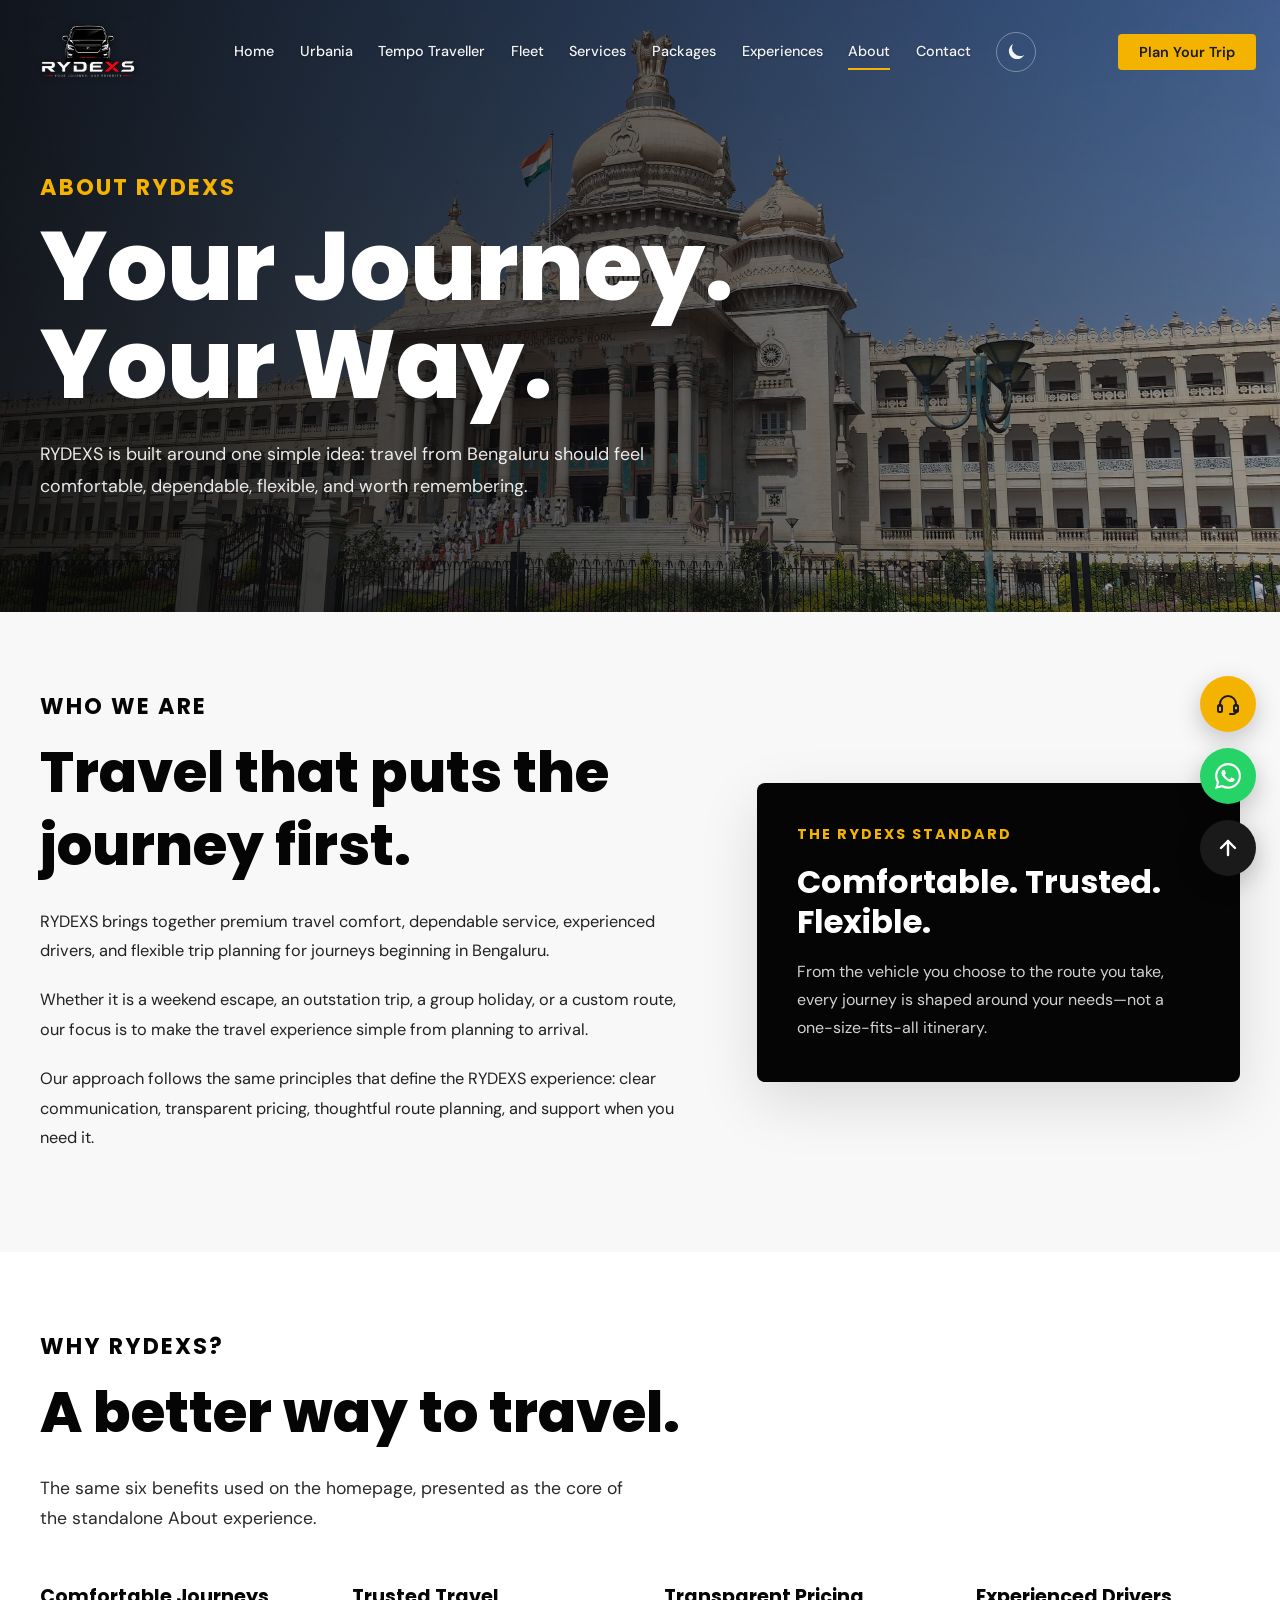
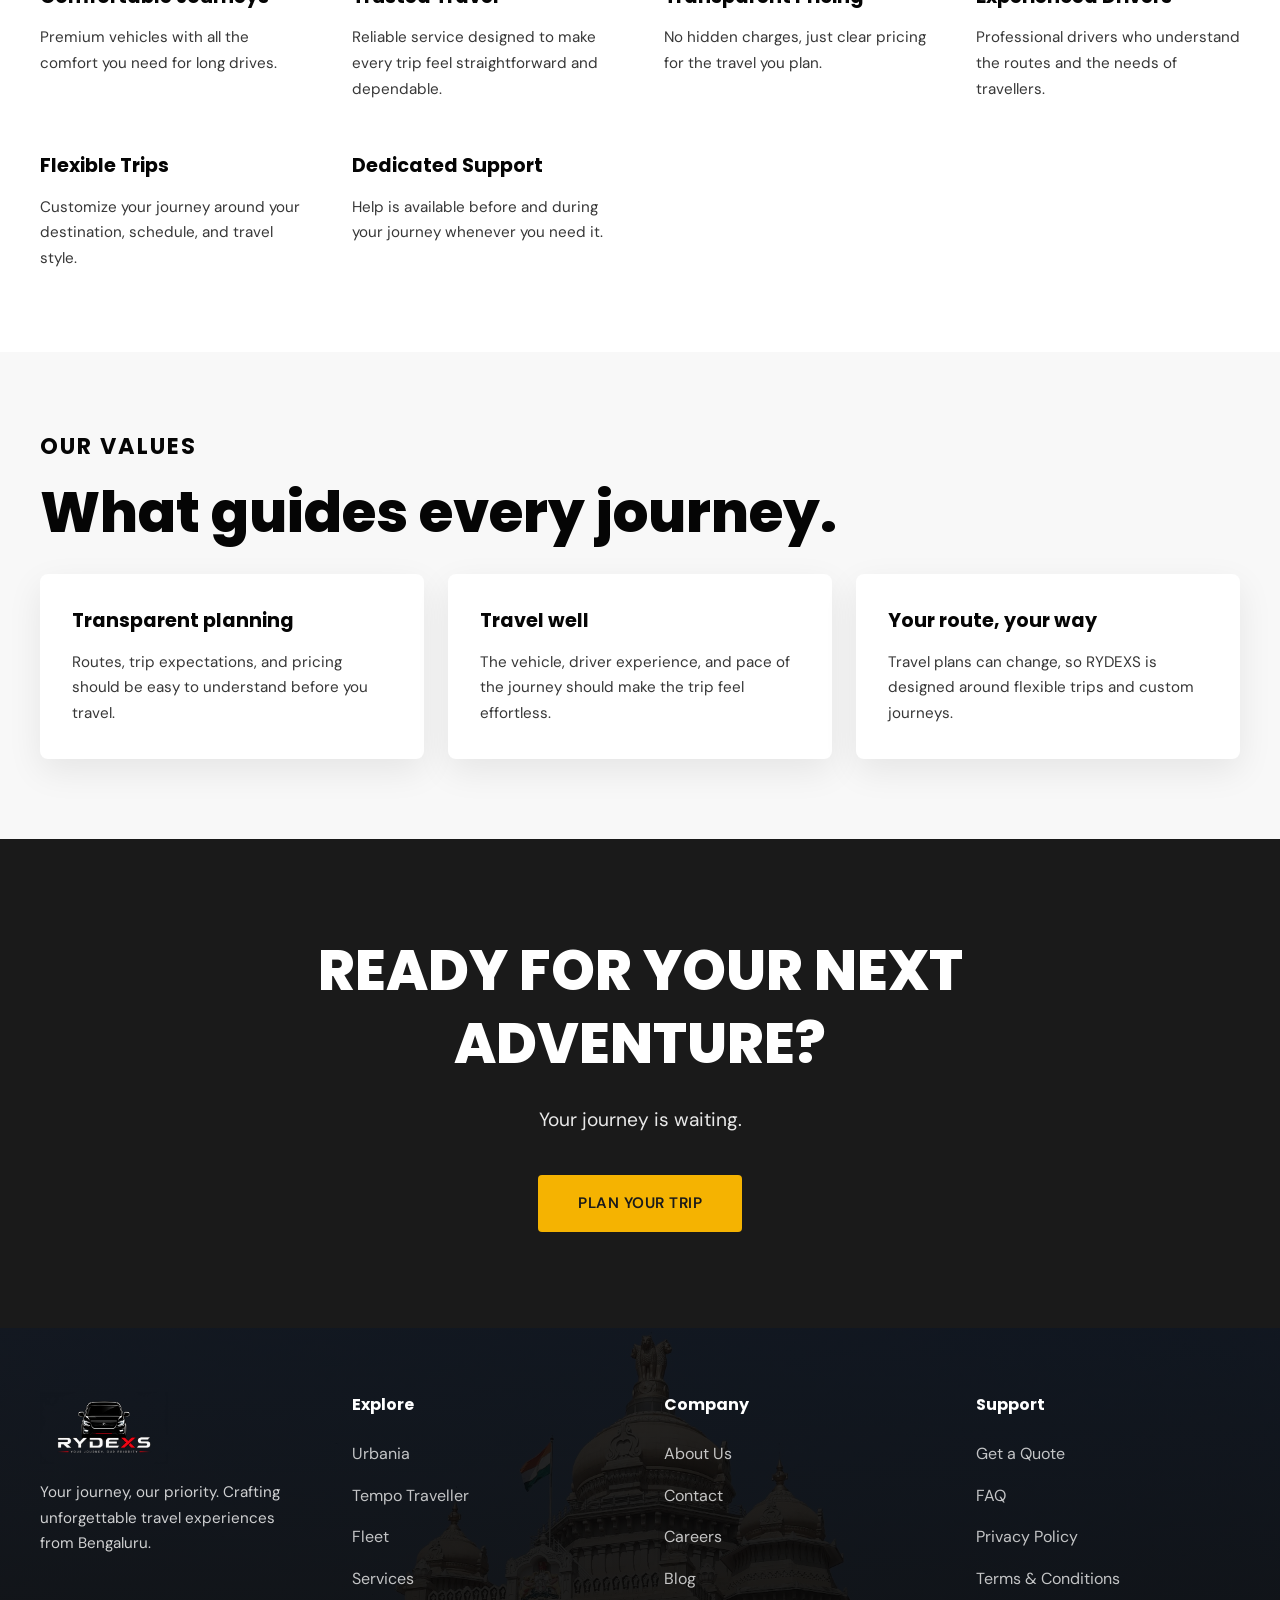
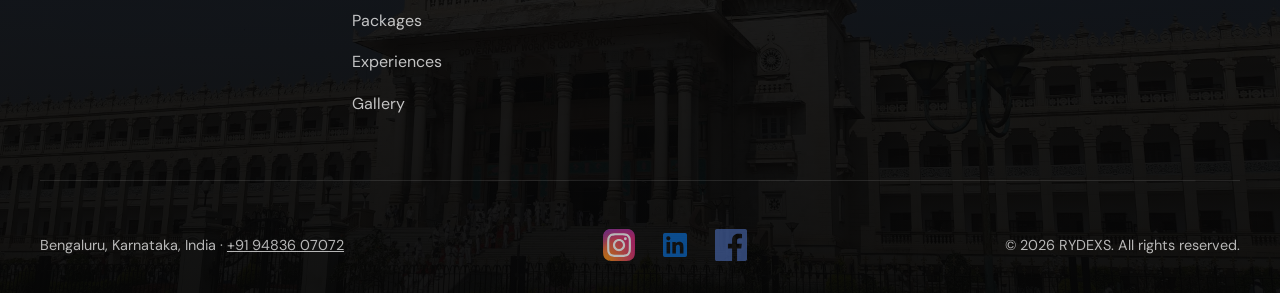
==== commit 490dd650: "Add files via upload" ====
--- a/frontend/about.html
+++ b/frontend/about.html
@@ -5,7 +5,7 @@
 </head><body><script>RYDEXS.header();</script><main>
 <section class="page-hero"><div class="page-hero-content"><div class="section-label">ABOUT RYDEXS</div><h1>Your Journey.<br>Your Way.</h1><p>RYDEXS is built around one simple idea: travel from Bengaluru should feel comfortable, dependable, flexible, and worth remembering.</p></div></section>
 <section class="light-bg"><div style="max-width:1200px;margin:0 auto;"><div class="about-intro"><div class="about-copy"><div class="section-label">WHO WE ARE</div><h2 class="section-heading">Travel that puts the journey first.</h2><p>RYDEXS brings together premium travel comfort, dependable service, experienced drivers, and flexible trip planning for journeys beginning in Bengaluru.</p><p>Whether it is a weekend escape, an outstation trip, a group holiday, or a custom route, our focus is to make the travel experience simple from planning to arrival.</p><p>Our approach follows the same principles that define the RYDEXS experience: clear communication, transparent pricing, thoughtful route planning, and support when you need it.</p></div><div class="about-panel"><div class="panel-label">THE RYDEXS STANDARD</div><h3>Comfortable. Trusted. Flexible.</h3><p>From the vehicle you choose to the route you take, every journey is shaped around your needs—not a one-size-fits-all itinerary.</p></div></div></div></section>
-<section id="about"><div style="max-width:1200px;margin:0 auto;"><div class="section-label">WHY RYDEXS?</div><h2 class="section-heading">A better way to travel.</h2><p class="section-subtitle">The same six benefits used on the homepage, presented as the core of the standalone About experience.</p><div class="benefits"><div class="benefit"><div class="benefit-icon">01</div><h4>Comfortable Journeys</h4><p>Premium vehicles with all the comfort you need for long drives.</p></div><div class="benefit"><div class="benefit-icon">02</div><h4>Trusted Travel</h4><p>Reliable service designed to make every trip feel straightforward and dependable.</p></div><div class="benefit"><div class="benefit-icon">03</div><h4>Transparent Pricing</h4><p>No hidden charges, just clear pricing for the travel you plan.</p></div><div class="benefit"><div class="benefit-icon">04</div><h4>Experienced Drivers</h4><p>Professional drivers who understand the routes and the needs of travellers.</p></div><div class="benefit"><div class="benefit-icon">05</div><h4>Flexible Trips</h4><p>Customize your journey around your destination, schedule, and travel style.</p></div><div class="benefit"><div class="benefit-icon">06</div><h4>Dedicated Support</h4><p>Help is available before and during your journey whenever you need it.</p></div></div></div></section>
-<section class="light-bg"><div style="max-width:1200px;margin:0 auto;"><div class="section-label">OUR VALUES</div><h2 class="section-heading">What guides every journey.</h2><div class="values-grid"><article class="value-card"><div class="value-number">01 — CLARITY</div><h4>Transparent planning</h4><p>Routes, trip expectations, and pricing should be easy to understand before you travel.</p></article><article class="value-card"><div class="value-number">02 — COMFORT</div><h4>Travel well</h4><p>The vehicle, driver experience, and pace of the journey should make the trip feel effortless.</p></article><article class="value-card"><div class="value-number">03 — FLEXIBILITY</div><h4>Your route, your way</h4><p>Travel plans can change, so RYDEXS is designed around flexible trips and custom journeys.</p></article></div></div></section>
+<section id="about"><div style="max-width:1200px;margin:0 auto;"><div class="section-label">WHY RYDEXS?</div><h2 class="section-heading">A better way to travel.</h2><p class="section-subtitle">The same six benefits used on the homepage, presented as the core of the standalone About experience.</p><div class="benefits"><div class="benefit"><h4>Comfortable Journeys</h4><p>Premium vehicles with all the comfort you need for long drives.</p></div><div class="benefit"><h4>Trusted Travel</h4><p>Reliable service designed to make every trip feel straightforward and dependable.</p></div><div class="benefit"><h4>Transparent Pricing</h4><p>No hidden charges, just clear pricing for the travel you plan.</p></div><div class="benefit"><h4>Experienced Drivers</h4><p>Professional drivers who understand the routes and the needs of travellers.</p></div><div class="benefit"><h4>Flexible Trips</h4><p>Customize your journey around your destination, schedule, and travel style.</p></div><div class="benefit"><h4>Dedicated Support</h4><p>Help is available before and during your journey whenever you need it.</p></div></div></div></section>
+<section class="light-bg"><div style="max-width:1200px;margin:0 auto;"><div class="section-label">OUR VALUES</div><h2 class="section-heading">What guides every journey.</h2><div class="values-grid"><article class="value-card"><h4>Transparent planning</h4><p>Routes, trip expectations, and pricing should be easy to understand before you travel.</p></article><article class="value-card"><h4>Travel well</h4><p>The vehicle, driver experience, and pace of the journey should make the trip feel effortless.</p></article><article class="value-card"><h4>Your route, your way</h4><p>Travel plans can change, so RYDEXS is designed around flexible trips and custom journeys.</p></article></div></div></section>
 <section class="dark-bg" style="padding:6rem 2rem;text-align:center;"><div style="max-width:700px;margin:0 auto;"><h2 class="section-heading" style="color:white;">READY FOR YOUR NEXT ADVENTURE?</h2><p style="color:rgba(255,255,255,.9);font-size:1.2rem;margin-bottom:2.5rem;">Your journey is waiting.</p><a href="contact.html#planner" class="btn btn-primary">PLAN YOUR TRIP</a></div></section></main><script>RYDEXS.footer();</script>
 </body></html>
--- a/frontend/css/base.css
+++ b/frontend/css/base.css
@@ -23,16 +23,6 @@
 /* ===== Dark theme ===== */
 html[data-theme="dark"] body { background: #14161A; color: #F0F2F5; }
 
-html[data-theme="dark"] nav#navbar { background: #ffffff !important; border-bottom-color: rgba(5,5,5,0.08) !important; }
-
-html[data-theme="dark"] nav#navbar.scrolled { background: #ffffff !important; }
-
-html[data-theme="dark"] nav#navbar .nav-links a { color: #050505; }
-
-html[data-theme="dark"] nav#navbar .hamburger span { background: #050505; }
-
-html[data-theme="dark"] nav#navbar .theme-toggle { border-color: rgba(5,5,5,0.15); color: #050505; }
-
 html[data-theme="dark"] { color: #F0F2F5; }
 
 .theme-toggle {
@@ -42,7 +32,7 @@
   gap: 0.6rem;
   width: 40px; height: 40px; padding: 0;
   background: transparent;
-  border: 1px solid rgba(5,5,5,0.15);
+  border: 1px solid rgba(255,255,255,0.35);
   color: inherit;
   border-radius: 50%;
   cursor: pointer;
@@ -55,11 +45,7 @@
 
 .theme-toggle-label { display: none; }
 
-html[data-theme="dark"] .theme-toggle { border-color: #333A45; }
-
-.theme-toggle:hover { background: rgba(0,0,0,0.05); }
-
-html[data-theme="dark"] .theme-toggle:hover { background: #1E222A; }
+.theme-toggle:hover { background: rgba(255,255,255,0.1); }
 
 html[data-theme="dark"] .nav-cta { color: #1a1a1a; }
 
@@ -99,22 +85,23 @@
   display: flex;
   justify-content: space-between;
   align-items: center;
-  background: #ffffff;
-  border-bottom: 1px solid rgba(5, 5, 5, 0.08);
-  transition: padding 0.3s ease, box-shadow 0.3s ease, background-color 0.3s ease, border-color 0.3s ease;
+  /* Solid bar (after scrolling, or with the mobile menu open): dark grey, light text */
+  background: #2B2F36;
+  color: #F2F4F7;
+  border-bottom: 1px solid rgba(255, 255, 255, 0.06);
+  transition: padding 0.3s ease, box-shadow 0.3s ease, background-color 0.3s ease, border-color 0.3s ease, color 0.3s ease;
 }
 
 nav.scrolled {
-  box-shadow: 0 2px 12px rgba(0, 0, 0, 0.1);
+  box-shadow: 0 2px 14px rgba(0, 0, 0, 0.25);
   padding: 0.7rem 2rem;
 }
 
 /* Transparent at the top of every page (backdrop per page is set in js/site.js);
-   turns white again once the page scrolls or the mobile menu opens.
-   !important beats the dark-mode rule that keeps the navbar white. */
+   turns dark grey once the page scrolls or the mobile menu opens */
 nav#navbar.nav-transparent:not(.scrolled):not(.menu-open) {
-  background: transparent !important;
-  border-bottom-color: transparent !important;
+  background: transparent;
+  border-bottom-color: transparent;
 }
 
 /* The logo's white lettering needs a soft shadow to read over a light photo */
@@ -122,28 +109,24 @@
   filter: drop-shadow(0 1px 3px rgba(0, 0, 0, 0.45));
 }
 
-/* White menu text and icons until scrolled: over a dark photo (About, Contact),
-   or over the dark page background in dark mode (Fleet, Services) */
-nav#navbar.nav-on-dark:not(.scrolled):not(.menu-open) .hamburger span,
-html[data-theme="dark"] nav#navbar.nav-on-page:not(.scrolled):not(.menu-open) .hamburger span {
-  background: #ffffff;
-}
-
-@media (min-width: 901px) {
-  nav#navbar.nav-on-dark:not(.scrolled) .nav-links a:not(.nav-menu-cta),
-  html[data-theme="dark"] nav#navbar.nav-on-page:not(.scrolled) .nav-links a:not(.nav-menu-cta) {
-    color: #ffffff;
+/* Over a photo (Home, About, Contact) the white menu text gets a soft shadow */
+@media (min-width: 1181px) {
+  nav#navbar.nav-on-dark:not(.scrolled) .nav-links a:not(.nav-menu-cta) {
     text-shadow: 0 1px 3px rgba(0, 0, 0, 0.35);
   }
-  nav#navbar.nav-on-dark:not(.scrolled) .theme-toggle,
-  html[data-theme="dark"] nav#navbar.nav-on-page:not(.scrolled) .theme-toggle {
-    color: #ffffff;
-    border-color: rgba(255, 255, 255, 0.45);
-  }
-  nav#navbar.nav-on-dark:not(.scrolled) .theme-toggle:hover,
-  html[data-theme="dark"] nav#navbar.nav-on-page:not(.scrolled) .theme-toggle:hover {
-    background: rgba(255, 255, 255, 0.12);
-  }
+}
+
+/* Over the plain white page (Fleet, Services in light mode) the transparent bar needs dark text */
+html:not([data-theme="dark"]) nav#navbar.nav-on-page:not(.scrolled):not(.menu-open) {
+  color: #050505;
+}
+
+html:not([data-theme="dark"]) nav#navbar.nav-on-page:not(.scrolled):not(.menu-open) .theme-toggle {
+  border-color: rgba(5, 5, 5, 0.18);
+}
+
+html:not([data-theme="dark"]) nav#navbar.nav-on-page:not(.scrolled):not(.menu-open) .theme-toggle:hover {
+  background: rgba(0, 0, 0, 0.05);
 }
 
 .logo {
@@ -167,6 +150,7 @@
 
 .nav-links a {
   text-decoration: none;
+  white-space: nowrap;
   color: inherit;
   font-size: 0.95rem;
   font-weight: 500;
@@ -187,10 +171,6 @@
 
 .nav-links a:hover::after {
   width: 100%;
-}
-
-nav.scrolled .nav-links a {
-  color: #050505;
 }
 
 .nav-cta {
@@ -214,11 +194,24 @@
   transform: translateY(-2px);
 }
 
+/* Medium desktops: tighter menu so all nine links fit beside the logo and button */
+@media (min-width: 1181px) and (max-width: 1500px) {
+  .nav-links { gap: 1.6rem; }
+  .nav-links a { font-size: 0.9rem; }
+  nav, nav.scrolled { padding-left: 1.5rem; padding-right: 1.5rem; }
+  .nav-cta { padding: 0.7rem 1.3rem; }
+}
+
 .hamburger {
   display: none;
   flex-direction: column;
   cursor: pointer;
   gap: 6px;
+  /* it's a <button>: take the navbar's text colour, no default button box */
+  color: inherit;
+  background: transparent;
+  border: 0;
+  padding: 6px 2px;
 }
 
 /* Only shown inside the mobile dropdown menu */
@@ -229,13 +222,13 @@
 .hamburger span {
   width: 24px;
   height: 2px;
-  background: #050505;
+  background: currentColor;
   transition: all 0.3s ease;
 }
 
-/* Switch to the hamburger menu earlier so the header CTA and the menu icon
-   never appear side by side on medium/small screens. */
-@media (max-width: 900px) {
+/* Switch to the hamburger menu below 1180px: nine menu links plus the logo and
+   "Plan Your Trip" button no longer fit in one row there. */
+@media (max-width: 1180px) {
   .nav-links {
     display: none;
     position: fixed;
@@ -243,10 +236,10 @@
     left: 0;
     right: 0;
     flex-direction: column;
-    background: white;
+    background: #2B2F36;
     padding: 2rem;
     gap: 1rem;
-    box-shadow: 0 8px 16px rgba(0, 0, 0, 0.1);
+    box-shadow: 0 10px 18px rgba(0, 0, 0, 0.3);
   }
   .theme-toggle {
     width: 100%; height: auto; border-radius: 8px;
@@ -353,21 +346,20 @@
 }
 
 .footer-social a {
-  width: 40px;
-  height: 40px;
-  background: rgba(245, 179, 1, 0.2);
-  border-radius: 6px;
   display: flex;
   align-items: center;
   justify-content: center;
-  color: #F5B301;
   text-decoration: none;
-  transition: all 0.3s ease;
+  transition: transform 0.3s ease;
+}
+
+.footer-social a img {
+  width: 32px;
+  height: 32px;
 }
 
 .footer-social a:hover {
-  background: #F5B301;
-  color: #1a1a1a;
+  transform: translateY(-3px);
 }
 
 @media (max-width: 768px) {
@@ -381,10 +373,10 @@
     left: 0;
     right: 0;
     flex-direction: column;
-    background: white;
+    background: #2B2F36;
     padding: 2rem;
     gap: 1rem;
-    box-shadow: 0 8px 16px rgba(0, 0, 0, 0.1);
+    box-shadow: 0 10px 18px rgba(0, 0, 0, 0.3);
   }
   .nav-links.active {
     display: flex;
--- a/frontend/css/home.css
+++ b/frontend/css/home.css
@@ -9,16 +9,22 @@
 
 html[data-theme="dark"] .card,
 html[data-theme="dark"] .service-card,
-html[data-theme="dark"] .testimonial-card,
+html[data-theme="dark"] .testimonial,
 html[data-theme="dark"] .stat-card,
 html[data-theme="dark"] .feature-card,
-html[data-theme="dark"] .value-card { background: #1E222A !important; border-color: #333A45 !important; color: #F0F2F5; }
+html[data-theme="dark"] .value-card,
+html[data-theme="dark"] .contact-card { background: #1E222A !important; border-color: #333A45 !important; color: #F0F2F5; }
+
+/* ---- Contact page ---- */
+html[data-theme="dark"] .contact-item { border-bottom-color: #333A45; }
+
+html[data-theme="dark"] .contact-note { background: rgba(245, 179, 1, 0.12); color: #F0F2F5; }
 
 /* Image-backed cards keep their inline photo; just adjust border/text in dark */
 html[data-theme="dark"] .destination-card,
 html[data-theme="dark"] .package-card,
 html[data-theme="dark"] .experience-card,
-html[data-theme="dark"] .fleet-card { background: #1E222A; border: 1px solid #333A45; box-shadow: 0 8px 24px rgba(0,0,0,0.4); }
+html[data-theme="dark"] .fleet-card { background-color: #1E222A; border: 1px solid #333A45; box-shadow: 0 8px 24px rgba(0,0,0,0.4); }
 
 html[data-theme="dark"] .fleet-content { background: #1E222A; }
 
@@ -46,13 +52,6 @@
 
 html[data-theme="dark"] .journey-desc,
 html[data-theme="dark"] .journey-card p { color: #C7CDD6; }
-
-/* ---- Rate table zebra + hover in dark ---- */
-html[data-theme="dark"] .rate-table tbody tr:nth-child(even) { background: #23272F; }
-
-html[data-theme="dark"] .rate-table tbody tr:hover { background: #2B303A; }
-
-html[data-theme="dark"] .rate-table tbody td { color: #F0F2F5; }
 
 /* ---- Inline light CTA box (Ready to Plan...) ---- */
 html[data-theme="dark"] .corp-cta-box { background: #1E222A !important; }
@@ -82,21 +81,6 @@
 /* Small eyebrow labels/tabs keep the brand yellow so they stay visible */
 html[data-theme="dark"] .section-label { color: var(--yellow, #F5B301); }
 
-/* Rate table: dark surface + readable rows */
-html[data-theme="dark"] .rate-table-wrap,
-html[data-theme="dark"] .rate-table { background: #1E222A; }
-
-html[data-theme="dark"] .rate-table tbody tr { border-color: #333A45; }
-
-html[data-theme="dark"] .rate-table thead th { color: #1a1a1a; }
-
-/* Filter tabs: give them a dark pill so their text reads */
-html[data-theme="dark"] .fleet-tab { background: #1E222A; border-color: #333A45; color: #C7CDD6; }
-
-html[data-theme="dark"] .fleet-tab:hover { color: #F0F2F5; border-color: var(--yellow, #F5B301); }
-
-html[data-theme="dark"] .fleet-tab.active { background: var(--yellow, #F5B301); border-color: var(--yellow, #F5B301); color: #1a1a1a; }
-
 /* Keep text inside yellow buttons dark for contrast */
 html[data-theme="dark"] .btn-primary,
 html[data-theme="dark"] .planner-cta,
@@ -265,26 +249,38 @@
 .hero-bg {
   position: absolute;
   inset: 0;
-  /* White studio backdrop to match the video */
-  background-color: #ffffff;
+  /* Light grey studio backdrop matching the video, so its edges and the loop fade blend in */
+  background-color: #d1d1d1;
   z-index: 1;
 }
 
-/* Force Urbania rotation video filling the hero. It is 8% taller than the hero and
-   anchored to the top, so the bottom strip of the video (with its "18°" caption)
-   sits below the visible area (.hero has overflow: hidden). */
+/* White RYDEXS-branded Urbania video (images/white-urbania-hd.mp4, 1920x1080, 16:9) filling the hero.
+   Made from IMG_1009.MOV: rotated upright, black opening frames trimmed, lightly sharpened, H.264. */
 .hero-video {
   position: absolute;
-  left: 0;
-  top: 0;
+  inset: 0;
   width: 100%;
-  height: 108%;
+  height: 100%;
   object-fit: cover;
-  object-position: center top;
+  object-position: center;
   transition: opacity 0.35s ease;
-}
-
-/* Brief fade to white while the video jumps from its last frame back to the first */
+  /* background video: taps go to the page, never to the video */
+  pointer-events: none;
+}
+
+/* Hide the play button / controls iPhones and some Android browsers draw over the video */
+.hero-video::-webkit-media-controls,
+.hero-video::-webkit-media-controls-panel,
+.hero-video::-webkit-media-controls-overlay-play-button,
+.hero-video::-webkit-media-controls-start-playback-button,
+.hero-video::-webkit-media-controls-play-button {
+  display: none !important;
+  -webkit-appearance: none;
+  appearance: none;
+  opacity: 0 !important;
+}
+
+/* Brief fade to the backdrop while the video jumps from its last frame back to the first */
 .hero-video.is-looping {
   opacity: 0;
 }
@@ -306,21 +302,56 @@
   margin-top: 3rem;
 }
 
+/* Short screens (phones held sideways): let the hero grow so the buttons aren't cut off */
+@media (max-height: 560px) {
+  .hero {
+    height: auto;
+    min-height: 100vh;
+  }
+  .hero-lower {
+    padding-top: 110px;
+  }
+}
+
+/* Phones and portrait tablets: stack the van above the text instead of hiding it behind
+   the heading. --van-top is just below the navbar; --van-h is the video's height. */
 @media (max-width: 768px) {
+  .hero {
+    --van-top: 84px;
+    --van-w: 118vw;
+    --van-h: calc(var(--van-w) * 9 / 16);
+    height: auto;
+    min-height: 100vh;
+    min-height: 100svh;
+  }
+  /* whole 16:9 frame, slightly wider than the screen, with soft top/bottom edges */
+  .hero-video {
+    inset: auto;
+    top: var(--van-top);
+    left: 50%;
+    width: var(--van-w);
+    height: auto;
+    aspect-ratio: 16 / 9;
+    transform: translateX(-50%);
+    -webkit-mask-image: linear-gradient(transparent, #000 10%, #000 88%, transparent);
+    mask-image: linear-gradient(transparent, #000 10%, #000 88%, transparent);
+  }
+  /* text starts right under the van */
+  .hero-lower {
+    align-items: flex-start;
+    padding-top: calc(var(--van-top) + var(--van-h) - 1rem);
+  }
   .hero-content {
-    margin-top: 1.5rem;
-  }
-  /* Tall phone screens would crop the video to a close-up of the door, so show the
-     whole frame (slightly wider than the screen) centred on the white backdrop,
-     and clip off the caption strip at the bottom of the video */
-  .hero-video {
-    top: 50%;
-    left: 50%;
-    width: 140vw;
-    height: auto;
-    aspect-ratio: 1024 / 688;
-    transform: translate(-50%, -50%);
-    clip-path: inset(0 0 6% 0);
+    margin-top: 0;
+  }
+  /* shade only the navbar strip and the text area; keep the van itself bright */
+  .hero::before {
+    background: linear-gradient(180deg,
+      rgba(5, 5, 5, 0.6) 0,
+      rgba(5, 5, 5, 0) 96px,
+      rgba(5, 5, 5, 0) calc(var(--van-top) + var(--van-h) * 0.7),
+      rgba(5, 5, 5, 0.78) calc(var(--van-top) + var(--van-h) + 3rem),
+      rgba(5, 5, 5, 0.92) 100%);
   }
 }
 
@@ -491,69 +522,199 @@
 .planner-card h3 {
   font-family: 'Poppins', sans-serif;
   font-size: 1.8rem;
-  margin-bottom: 2rem;
+  margin-bottom: 1.25rem;
   font-weight: 700;
 }
 
-.planner-form {
+/* ----- Trip planner (js/planner.js): tabs, round trip / one way, fields with icons ----- */
+.trip-planner [hidden] {
+  display: none !important;
+}
+
+.visually-hidden {
+  position: absolute;
+  width: 1px;
+  height: 1px;
+  overflow: hidden;
+  clip: rect(0 0 0 0);
+  white-space: nowrap;
+}
+
+.trip-tabs {
+  display: grid;
+  grid-template-columns: repeat(3, 1fr);
+  border-bottom: 1px solid #e6e6e6;
+  margin-bottom: 1.5rem;
+}
+
+.trip-tab {
+  position: relative;
+  display: flex;
+  flex-direction: column;
+  align-items: center;
+  gap: 0.35rem;
+  padding: 0.5rem 0.25rem 0.9rem;
+  background: none;
+  border: 0;
+  font-family: 'DM Sans', sans-serif;
+  font-size: 0.95rem;
+  font-weight: 600;
+  color: #6b6b6b;
+  cursor: pointer;
+  transition: color 0.2s ease;
+}
+
+.trip-tab::after {
+  content: '';
+  position: absolute;
+  left: 0;
+  right: 0;
+  bottom: -1px;
+  height: 3px;
+  border-radius: 3px 3px 0 0;
+  background: transparent;
+  transition: background 0.2s ease;
+}
+
+.trip-tab:hover {
+  color: #1a1a1a;
+}
+
+.trip-tab[aria-selected="true"] {
+  color: #1a1a1a;
+}
+
+.trip-tab[aria-selected="true"] svg {
+  color: #d99a00;
+}
+
+.trip-tab[aria-selected="true"]::after {
+  background: #F5B301;
+}
+
+.trip-panel {
+  border: 0;
+  padding: 0;
+  margin: 0;
+  min-width: 0;
+}
+
+.planner-grid {
   display: grid;
   grid-template-columns: 1fr 1fr;
-  gap: 1.5rem;
-  margin-bottom: 1.5rem;
-  align-items: end;
-}
-
-.planner-form > div {
+  gap: 1.1rem 1.25rem;
+  margin-bottom: 1.1rem;
+}
+
+.planner-grid .full {
+  grid-column: 1 / -1;
+}
+
+.trip-toggle {
+  justify-self: center;
+  display: inline-flex;
+  gap: 4px;
+  padding: 4px;
+  border: 1px solid #e0e0e0;
+  border-radius: 999px;
+}
+
+.trip-toggle button {
+  display: inline-flex;
+  align-items: center;
+  gap: 0.45rem;
+  padding: 0.55rem 1.3rem;
+  border: 0;
+  border-radius: 999px;
+  background: none;
+  font-family: 'DM Sans', sans-serif;
+  font-size: 0.95rem;
+  font-weight: 600;
+  color: #555;
+  cursor: pointer;
+  transition: background 0.2s ease, color 0.2s ease;
+}
+
+.trip-toggle button[aria-pressed="true"] {
+  background: #2B2F36;
+  color: #ffffff;
+}
+
+.trip-toggle button[aria-pressed="true"] svg {
+  color: #F5B301;
+}
+
+.trip-field {
   display: flex;
   flex-direction: column;
-}
-
-.planner-form label {
-  display: block;
-  margin-bottom: 0.5rem;
+  min-width: 0;
+}
+
+.trip-field label {
+  margin-bottom: 0.45rem;
   font-size: 0.85rem;
   font-weight: 600;
   color: #333;
 }
 
-.planner-form input,
-.planner-form select {
+.trip-input {
+  position: relative;
+}
+
+.trip-input svg {
+  position: absolute;
+  left: 0.85rem;
+  top: 50%;
+  transform: translateY(-50%);
+  color: #9a9a9a;
+  pointer-events: none;
+}
+
+.trip-input input,
+.trip-input select {
   width: 100%;
-  box-sizing: border-box;
-  padding: 1rem;
+  min-width: 0;
+  padding: 0.9rem 0.9rem;
   border: 1px solid #e0e0e0;
-  border-radius: 4px;
+  border-radius: 6px;
+  background: #ffffff;
+  color: #1a1a1a;
   font-family: 'DM Sans', sans-serif;
   font-size: 0.95rem;
-  background: white;
-  transition: all 0.3s ease;
-}
-
-.planner-form input:focus,
-.planner-form select:focus {
+  transition: border-color 0.2s ease, box-shadow 0.2s ease;
+}
+
+.trip-input svg + input,
+.trip-input svg + select {
+  padding-left: 2.6rem;
+}
+
+.trip-input input:focus,
+.trip-input select:focus {
   outline: none;
   border-color: #F5B301;
-  box-shadow: 0 0 0 3px rgba(245, 179, 1, 0.1);
-}
-
-.planner-form input::placeholder {
+  box-shadow: 0 0 0 3px rgba(245, 179, 1, 0.15);
+}
+
+.trip-input input:focus + svg,
+.trip-input:focus-within svg {
+  color: #d99a00;
+}
+
+.trip-input input::placeholder {
   color: #999;
 }
 
-.planner-form > div:nth-child(1),
-.planner-form > div:nth-child(2),
-.planner-form > div:nth-child(5) {
-  grid-column: 1 / -1;
-}
-
 .planner-cta {
-  grid-column: 1 / -1;
+  width: 100%;
+  margin-top: 0.4rem;
   padding: 1rem;
   background: #F5B301;
   color: #1a1a1a;
   border: none;
-  border-radius: 4px;
-  font-weight: 600;
+  border-radius: 6px;
+  font-weight: 700;
+  letter-spacing: 0.3px;
   cursor: pointer;
   transition: all 0.3s ease;
   font-size: 1rem;
@@ -562,6 +723,35 @@
 .planner-cta:hover {
   background: #d99a00;
   transform: translateY(-2px);
+}
+
+.planner-confirm {
+  margin-top: 0.9rem;
+  color: #1a9e4b;
+  font-weight: 600;
+  text-align: center;
+}
+
+/* Dark mode */
+html[data-theme="dark"] .planner-card { background: #1E222A; box-shadow: 0 20px 60px rgba(0, 0, 0, 0.45); }
+html[data-theme="dark"] .trip-tabs { border-bottom-color: #333A45; }
+html[data-theme="dark"] .trip-tab { color: #9aa2ad; }
+html[data-theme="dark"] .trip-tab:hover,
+html[data-theme="dark"] .trip-tab[aria-selected="true"] { color: #F0F2F5; }
+html[data-theme="dark"] .trip-toggle { border-color: #333A45; }
+html[data-theme="dark"] .trip-toggle button { color: #C7CDD6; }
+html[data-theme="dark"] .trip-toggle button[aria-pressed="true"] { background: #F5B301; color: #1a1a1a; }
+html[data-theme="dark"] .trip-toggle button[aria-pressed="true"] svg { color: #1a1a1a; }
+html[data-theme="dark"] .trip-field label { color: #C7CDD6; }
+html[data-theme="dark"] .trip-input input,
+html[data-theme="dark"] .trip-input select { background: #14161A; border-color: #333A45; color: #F0F2F5; color-scheme: dark; }
+html[data-theme="dark"] .planner-confirm { color: #7be3a3; }
+
+/* Narrow cards: one column, compact tabs */
+@media (max-width: 560px) {
+  .planner-grid { grid-template-columns: 1fr; }
+  .trip-tab { font-size: 0.85rem; }
+  .trip-toggle button { padding: 0.5rem 1rem; font-size: 0.9rem; }
 }
 
 /* ==================== SECTION SPACING ==================== */
@@ -799,129 +989,6 @@
   gap: 0.4rem;
 }
 
-.fleet-tabs {
-  display: flex;
-  flex-wrap: wrap;
-  gap: 0.75rem;
-  margin-top: 2.5rem;
-  margin-bottom: 2rem;
-}
-
-.fleet-tab {
-  font-family: 'Poppins', sans-serif;
-  font-size: 0.95rem;
-  font-weight: 600;
-  padding: 0.7rem 1.6rem;
-  border: 2px solid #e2e2e2;
-  border-radius: 999px;
-  background: #fff;
-  color: #555;
-  cursor: pointer;
-  transition: all 0.25s ease;
-}
-
-.fleet-tab:hover {
-  border-color: #F5B301;
-  color: #1a1a1a;
-}
-
-.fleet-tab.active {
-  background: #1a1a1a;
-  border-color: #1a1a1a;
-  color: #fff;
-}
-
-.fleet-panel {
-  display: none;
-}
-
-.fleet-panel.active {
-  display: block;
-  animation: fadeInUp 0.5s ease-out;
-}
-
-.rate-table-wrap {
-  overflow-x: auto;
-  border-radius: 8px;
-  box-shadow: 0 8px 24px rgba(0, 0, 0, 0.06);
-  background: #fff;
-}
-
-.rate-table {
-  width: 100%;
-  border-collapse: collapse;
-  min-width: 720px;
-  font-size: 0.9rem;
-}
-
-.rate-table thead th {
-  background: #1a1a1a;
-  color: #fff;
-  font-family: 'Poppins', sans-serif;
-  font-weight: 600;
-  text-align: left;
-  padding: 1rem 1.1rem;
-  white-space: nowrap;
-  font-size: 0.82rem;
-  letter-spacing: 0.3px;
-}
-
-.rate-table thead th:not(:first-child) {
-  text-align: center;
-}
-
-.rate-table tbody td {
-  padding: 0.9rem 1.1rem;
-  border-bottom: 1px solid #eee;
-  color: #333;
-}
-
-.rate-table tbody td:not(:first-child) {
-  text-align: center;
-  font-weight: 600;
-}
-
-.rate-table tbody tr:nth-child(even) {
-  background: #fafafa;
-}
-
-.rate-table tbody tr:hover {
-  background: #fff7e6;
-}
-
-.rate-table .veh-name {
-  font-weight: 600;
-  color: #1a1a1a;
-}
-
-.rate-table .veh-seat {
-  display: block;
-  font-size: 0.78rem;
-  color: #888;
-  font-weight: 500;
-  margin-top: 2px;
-}
-
-.rate-note {
-  margin-top: 1.5rem;
-  font-size: 0.85rem;
-  line-height: 1.7;
-  color: #666;
-}
-
-.rate-note strong {
-  color: #1a1a1a;
-}
-
-/* Hint that the rate table scrolls sideways on narrow screens */
-.rate-scroll-hint {
-  display: none;
-  font-size: 0.8rem;
-  color: #999;
-  margin: 0 0 0.6rem;
-  font-style: italic;
-}
-
 @media (max-width: 768px) {
   .fleet-grid {
     grid-template-columns: 1fr;
@@ -931,36 +998,6 @@
   .fleet-card-slider {
     height: 200px;
   }
-  /* Keep the tabs on one line, scrollable, instead of wrapping messily */
-  .fleet-tabs {
-    flex-wrap: nowrap;
-    overflow-x: auto;
-    -webkit-overflow-scrolling: touch;
-    padding-bottom: 0.4rem;
-    margin-top: 2rem;
-  }
-  .fleet-tab {
-    flex: 0 0 auto;
-    font-size: 0.85rem;
-    padding: 0.6rem 1.2rem;
-  }
-  .rate-scroll-hint {
-    display: block;
-  }
-  .rate-table {
-    min-width: 560px;
-    font-size: 0.82rem;
-  }
-  .rate-table thead th {
-    padding: 0.75rem 0.7rem;
-    font-size: 0.72rem;
-  }
-  .rate-table tbody td {
-    padding: 0.7rem 0.7rem;
-  }
-  .rate-table .veh-seat {
-    font-size: 0.7rem;
-  }
 }
 
 @media (max-width: 480px) {
@@ -973,9 +1010,6 @@
   .fleet-specs {
     gap: 0.9rem;
     font-size: 0.8rem;
-  }
-  .rate-table {
-    min-width: 500px;
   }
 }
 
@@ -1365,13 +1399,6 @@
     flex-direction: column;
     gap: 1rem;
   }
-  .planner-form {
-    grid-template-columns: 1fr;
-  }
-  .planner-form > div:nth-child(2),
-  .planner-form > div:nth-child(5) {
-    grid-column: 1;
-  }
   .destinations-grid {
     grid-template-columns: 1fr;
   }
@@ -1417,9 +1444,6 @@
   .planner-card h3 {
     font-size: 1.4rem;
   }
-  .planner-form {
-    gap: 1rem;
-  }
   .benefit-icon {
     width: 40px;
     height: 40px;
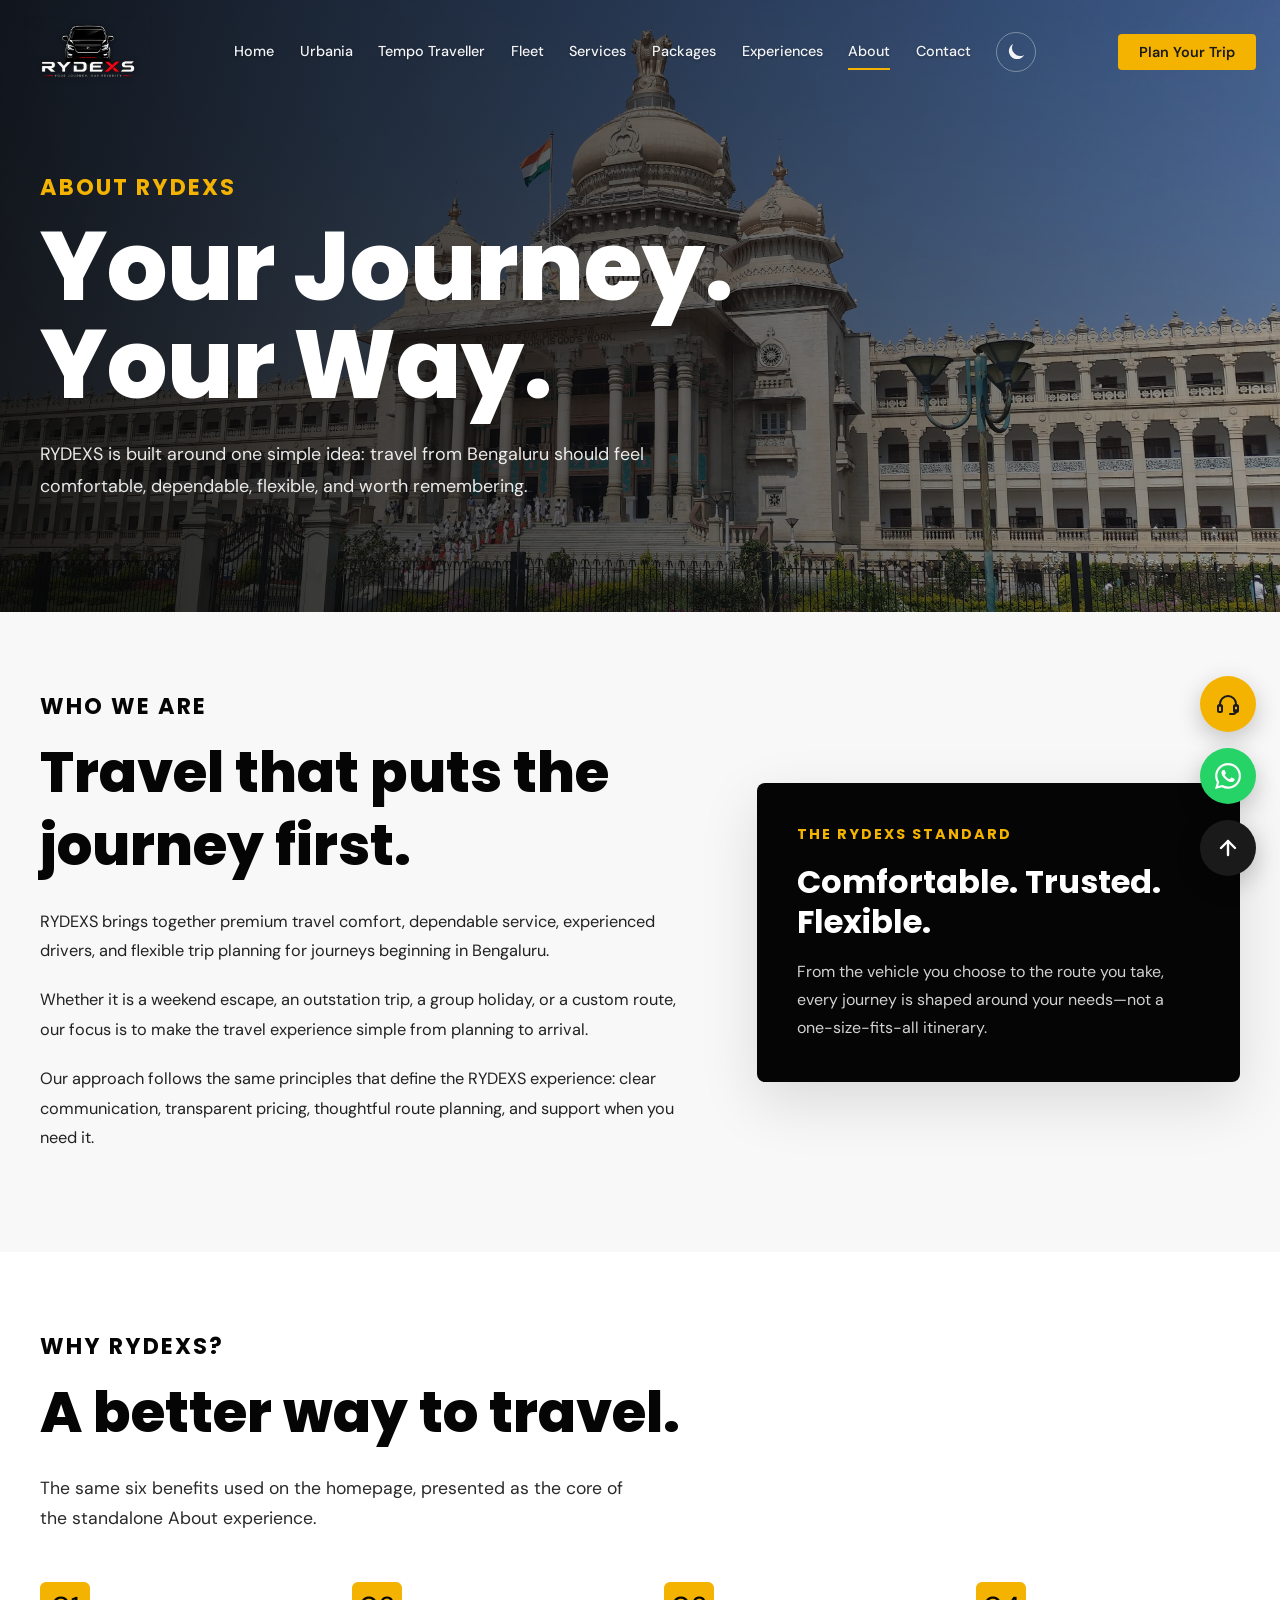
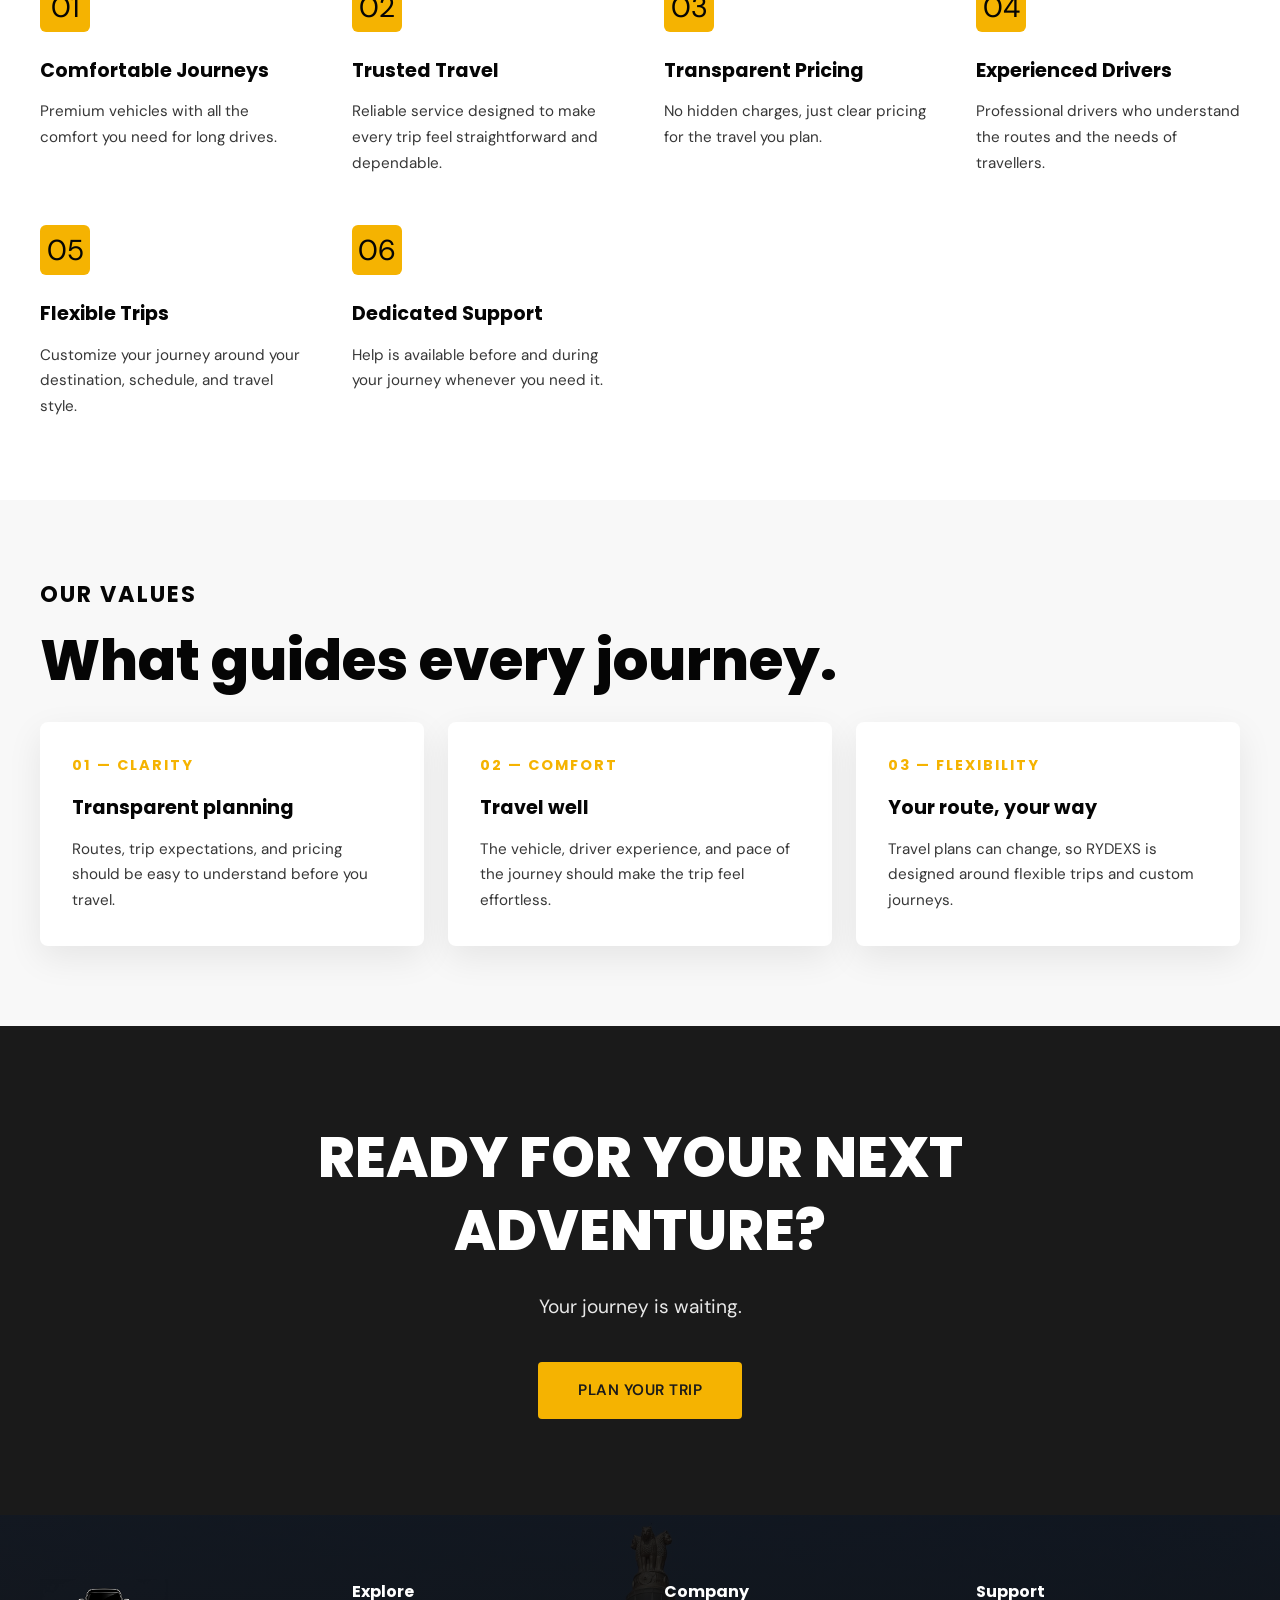
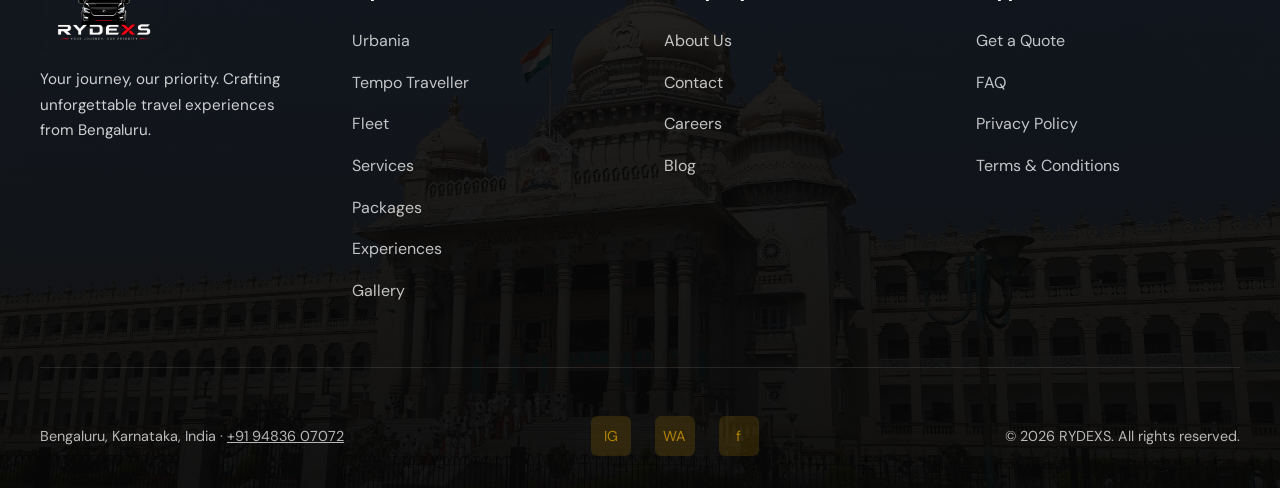
==== commit 3ee01a23: "Add files via upload" ====
--- a/frontend/about.html
+++ b/frontend/about.html
@@ -5,7 +5,7 @@
 </head><body><script>RYDEXS.header();</script><main>
 <section class="page-hero"><div class="page-hero-content"><div class="section-label">ABOUT RYDEXS</div><h1>Your Journey.<br>Your Way.</h1><p>RYDEXS is built around one simple idea: travel from Bengaluru should feel comfortable, dependable, flexible, and worth remembering.</p></div></section>
 <section class="light-bg"><div style="max-width:1200px;margin:0 auto;"><div class="about-intro"><div class="about-copy"><div class="section-label">WHO WE ARE</div><h2 class="section-heading">Travel that puts the journey first.</h2><p>RYDEXS brings together premium travel comfort, dependable service, experienced drivers, and flexible trip planning for journeys beginning in Bengaluru.</p><p>Whether it is a weekend escape, an outstation trip, a group holiday, or a custom route, our focus is to make the travel experience simple from planning to arrival.</p><p>Our approach follows the same principles that define the RYDEXS experience: clear communication, transparent pricing, thoughtful route planning, and support when you need it.</p></div><div class="about-panel"><div class="panel-label">THE RYDEXS STANDARD</div><h3>Comfortable. Trusted. Flexible.</h3><p>From the vehicle you choose to the route you take, every journey is shaped around your needs—not a one-size-fits-all itinerary.</p></div></div></div></section>
-<section id="about"><div style="max-width:1200px;margin:0 auto;"><div class="section-label">WHY RYDEXS?</div><h2 class="section-heading">A better way to travel.</h2><p class="section-subtitle">The same six benefits used on the homepage, presented as the core of the standalone About experience.</p><div class="benefits"><div class="benefit"><h4>Comfortable Journeys</h4><p>Premium vehicles with all the comfort you need for long drives.</p></div><div class="benefit"><h4>Trusted Travel</h4><p>Reliable service designed to make every trip feel straightforward and dependable.</p></div><div class="benefit"><h4>Transparent Pricing</h4><p>No hidden charges, just clear pricing for the travel you plan.</p></div><div class="benefit"><h4>Experienced Drivers</h4><p>Professional drivers who understand the routes and the needs of travellers.</p></div><div class="benefit"><h4>Flexible Trips</h4><p>Customize your journey around your destination, schedule, and travel style.</p></div><div class="benefit"><h4>Dedicated Support</h4><p>Help is available before and during your journey whenever you need it.</p></div></div></div></section>
-<section class="light-bg"><div style="max-width:1200px;margin:0 auto;"><div class="section-label">OUR VALUES</div><h2 class="section-heading">What guides every journey.</h2><div class="values-grid"><article class="value-card"><h4>Transparent planning</h4><p>Routes, trip expectations, and pricing should be easy to understand before you travel.</p></article><article class="value-card"><h4>Travel well</h4><p>The vehicle, driver experience, and pace of the journey should make the trip feel effortless.</p></article><article class="value-card"><h4>Your route, your way</h4><p>Travel plans can change, so RYDEXS is designed around flexible trips and custom journeys.</p></article></div></div></section>
+<section id="about"><div style="max-width:1200px;margin:0 auto;"><div class="section-label">WHY RYDEXS?</div><h2 class="section-heading">A better way to travel.</h2><p class="section-subtitle">The same six benefits used on the homepage, presented as the core of the standalone About experience.</p><div class="benefits"><div class="benefit"><div class="benefit-icon">01</div><h4>Comfortable Journeys</h4><p>Premium vehicles with all the comfort you need for long drives.</p></div><div class="benefit"><div class="benefit-icon">02</div><h4>Trusted Travel</h4><p>Reliable service designed to make every trip feel straightforward and dependable.</p></div><div class="benefit"><div class="benefit-icon">03</div><h4>Transparent Pricing</h4><p>No hidden charges, just clear pricing for the travel you plan.</p></div><div class="benefit"><div class="benefit-icon">04</div><h4>Experienced Drivers</h4><p>Professional drivers who understand the routes and the needs of travellers.</p></div><div class="benefit"><div class="benefit-icon">05</div><h4>Flexible Trips</h4><p>Customize your journey around your destination, schedule, and travel style.</p></div><div class="benefit"><div class="benefit-icon">06</div><h4>Dedicated Support</h4><p>Help is available before and during your journey whenever you need it.</p></div></div></div></section>
+<section class="light-bg"><div style="max-width:1200px;margin:0 auto;"><div class="section-label">OUR VALUES</div><h2 class="section-heading">What guides every journey.</h2><div class="values-grid"><article class="value-card"><div class="value-number">01 — CLARITY</div><h4>Transparent planning</h4><p>Routes, trip expectations, and pricing should be easy to understand before you travel.</p></article><article class="value-card"><div class="value-number">02 — COMFORT</div><h4>Travel well</h4><p>The vehicle, driver experience, and pace of the journey should make the trip feel effortless.</p></article><article class="value-card"><div class="value-number">03 — FLEXIBILITY</div><h4>Your route, your way</h4><p>Travel plans can change, so RYDEXS is designed around flexible trips and custom journeys.</p></article></div></div></section>
 <section class="dark-bg" style="padding:6rem 2rem;text-align:center;"><div style="max-width:700px;margin:0 auto;"><h2 class="section-heading" style="color:white;">READY FOR YOUR NEXT ADVENTURE?</h2><p style="color:rgba(255,255,255,.9);font-size:1.2rem;margin-bottom:2.5rem;">Your journey is waiting.</p><a href="contact.html#planner" class="btn btn-primary">PLAN YOUR TRIP</a></div></section></main><script>RYDEXS.footer();</script>
 </body></html>
--- a/frontend/css/base.css
+++ b/frontend/css/base.css
@@ -346,20 +346,21 @@
 }
 
 .footer-social a {
+  width: 40px;
+  height: 40px;
+  background: rgba(245, 179, 1, 0.2);
+  border-radius: 6px;
   display: flex;
   align-items: center;
   justify-content: center;
+  color: #F5B301;
   text-decoration: none;
-  transition: transform 0.3s ease;
-}
-
-.footer-social a img {
-  width: 32px;
-  height: 32px;
+  transition: all 0.3s ease;
 }
 
 .footer-social a:hover {
-  transform: translateY(-3px);
+  background: #F5B301;
+  color: #1a1a1a;
 }
 
 @media (max-width: 768px) {
--- a/frontend/css/home.css
+++ b/frontend/css/home.css
@@ -9,22 +9,16 @@
 
 html[data-theme="dark"] .card,
 html[data-theme="dark"] .service-card,
-html[data-theme="dark"] .testimonial,
+html[data-theme="dark"] .testimonial-card,
 html[data-theme="dark"] .stat-card,
 html[data-theme="dark"] .feature-card,
-html[data-theme="dark"] .value-card,
-html[data-theme="dark"] .contact-card { background: #1E222A !important; border-color: #333A45 !important; color: #F0F2F5; }
-
-/* ---- Contact page ---- */
-html[data-theme="dark"] .contact-item { border-bottom-color: #333A45; }
-
-html[data-theme="dark"] .contact-note { background: rgba(245, 179, 1, 0.12); color: #F0F2F5; }
+html[data-theme="dark"] .value-card { background: #1E222A !important; border-color: #333A45 !important; color: #F0F2F5; }
 
 /* Image-backed cards keep their inline photo; just adjust border/text in dark */
 html[data-theme="dark"] .destination-card,
 html[data-theme="dark"] .package-card,
 html[data-theme="dark"] .experience-card,
-html[data-theme="dark"] .fleet-card { background-color: #1E222A; border: 1px solid #333A45; box-shadow: 0 8px 24px rgba(0,0,0,0.4); }
+html[data-theme="dark"] .fleet-card { background: #1E222A; border: 1px solid #333A45; box-shadow: 0 8px 24px rgba(0,0,0,0.4); }
 
 html[data-theme="dark"] .fleet-content { background: #1E222A; }
 
@@ -256,16 +250,28 @@
 
 /* White RYDEXS-branded Urbania video (images/white-urbania-hd.mp4, 1920x1080, 16:9) filling the hero.
    Made from IMG_1009.MOV: rotated upright, black opening frames trimmed, lightly sharpened, H.264. */
-.hero-video {
+.hero-video,
+.hero-poster {
   position: absolute;
   inset: 0;
   width: 100%;
   height: 100%;
   object-fit: cover;
   object-position: center;
+  /* background media: taps go to the page, never to the video */
+  pointer-events: none;
+}
+
+/* The video stays invisible until it is really playing, so a phone that refuses to autoplay
+   (e.g. iPhone Low Power Mode) never shows its play button — the still image (.hero-poster)
+   underneath shows instead. js in index.html adds .is-playing. */
+.hero-video {
+  opacity: 0.001;
   transition: opacity 0.35s ease;
-  /* background video: taps go to the page, never to the video */
-  pointer-events: none;
+}
+
+.hero-video.is-playing {
+  opacity: 1;
 }
 
 /* Hide the play button / controls iPhones and some Android browsers draw over the video */
@@ -281,7 +287,7 @@
 }
 
 /* Brief fade to the backdrop while the video jumps from its last frame back to the first */
-.hero-video.is-looping {
+.hero-video.is-playing.is-looping {
   opacity: 0;
 }
 
@@ -325,7 +331,8 @@
     min-height: 100svh;
   }
   /* whole 16:9 frame, slightly wider than the screen, with soft top/bottom edges */
-  .hero-video {
+  .hero-video,
+  .hero-poster {
     inset: auto;
     top: var(--van-top);
     left: 50%;
@@ -336,10 +343,10 @@
     -webkit-mask-image: linear-gradient(transparent, #000 10%, #000 88%, transparent);
     mask-image: linear-gradient(transparent, #000 10%, #000 88%, transparent);
   }
-  /* text starts right under the van */
+  /* text starts just under the van, tucked slightly into its faded bottom edge */
   .hero-lower {
     align-items: flex-start;
-    padding-top: calc(var(--van-top) + var(--van-h) - 1rem);
+    padding-top: calc(var(--van-top) + var(--van-h) - 3rem);
   }
   .hero-content {
     margin-top: 0;
@@ -349,8 +356,8 @@
     background: linear-gradient(180deg,
       rgba(5, 5, 5, 0.6) 0,
       rgba(5, 5, 5, 0) 96px,
-      rgba(5, 5, 5, 0) calc(var(--van-top) + var(--van-h) * 0.7),
-      rgba(5, 5, 5, 0.78) calc(var(--van-top) + var(--van-h) + 3rem),
+      rgba(5, 5, 5, 0) calc(var(--van-top) + var(--van-h) * 0.6),
+      rgba(5, 5, 5, 0.78) calc(var(--van-top) + var(--van-h) + 1rem),
       rgba(5, 5, 5, 0.92) 100%);
   }
 }
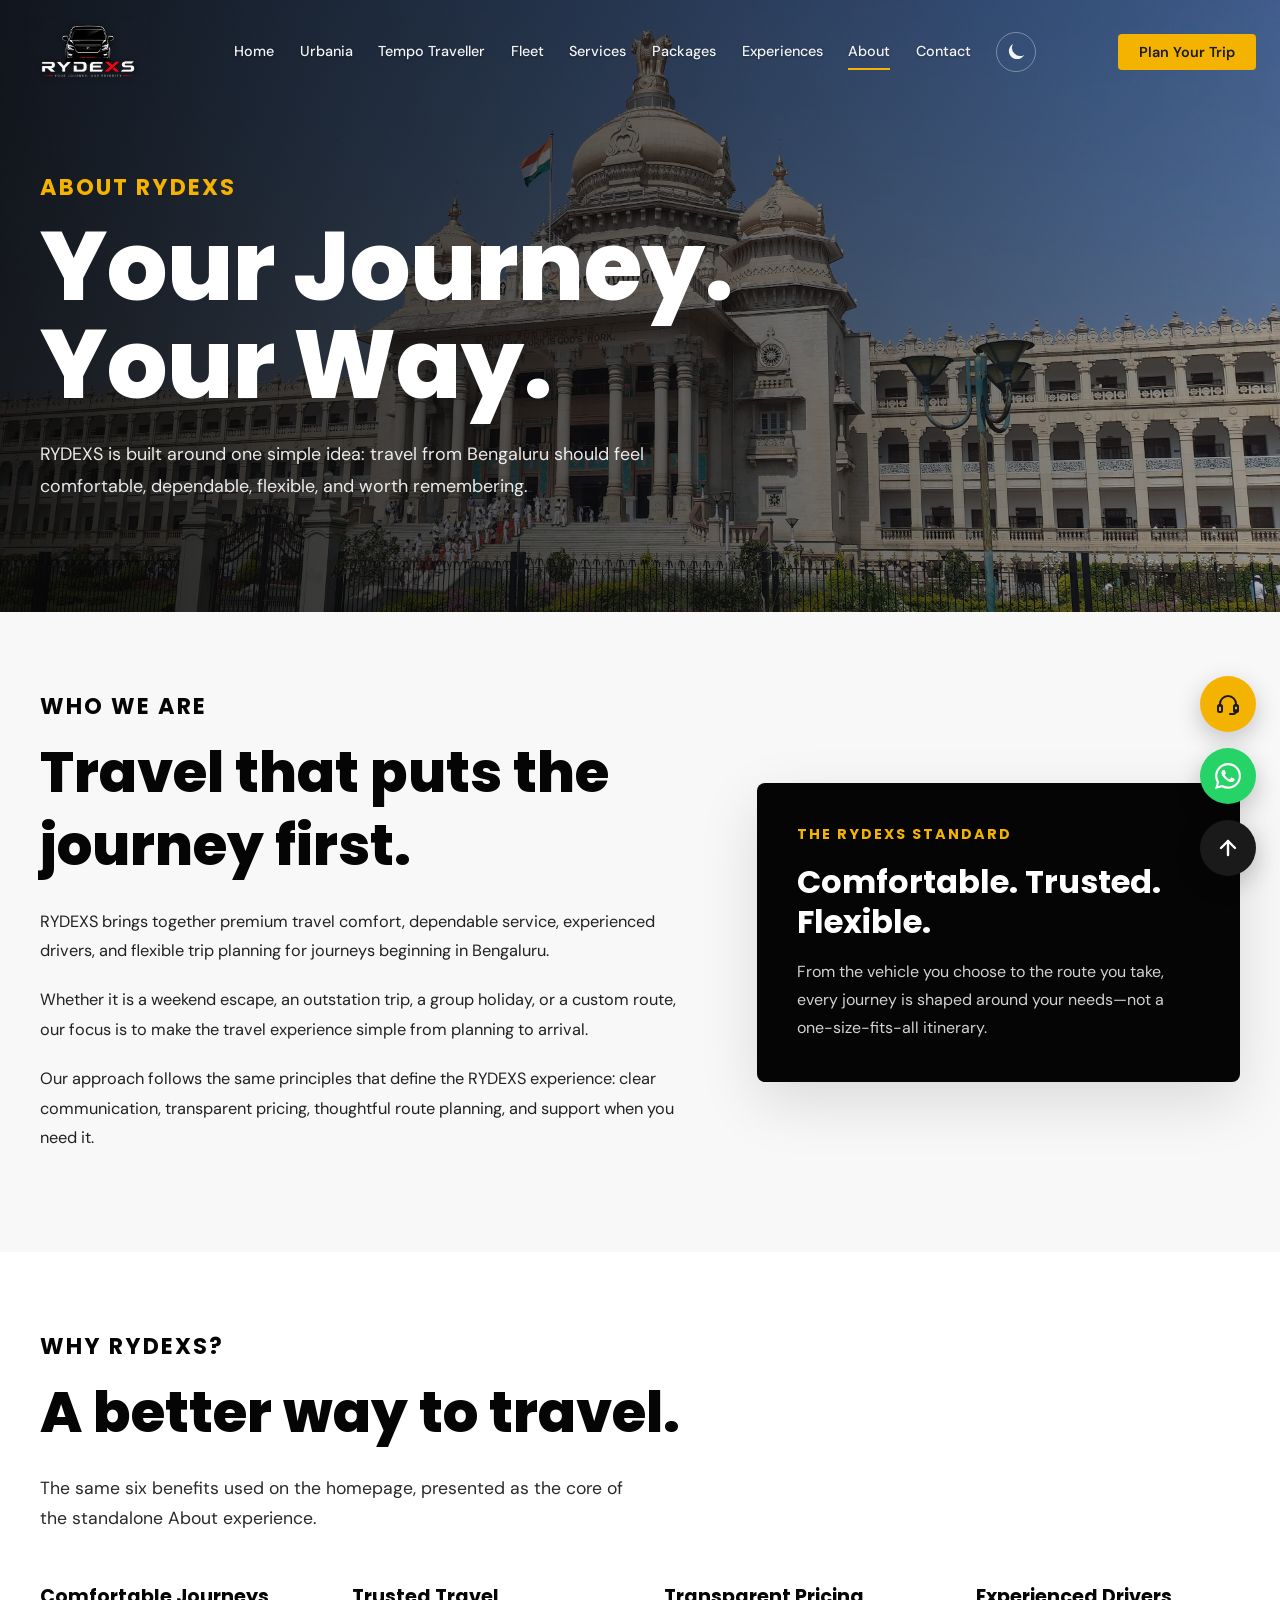
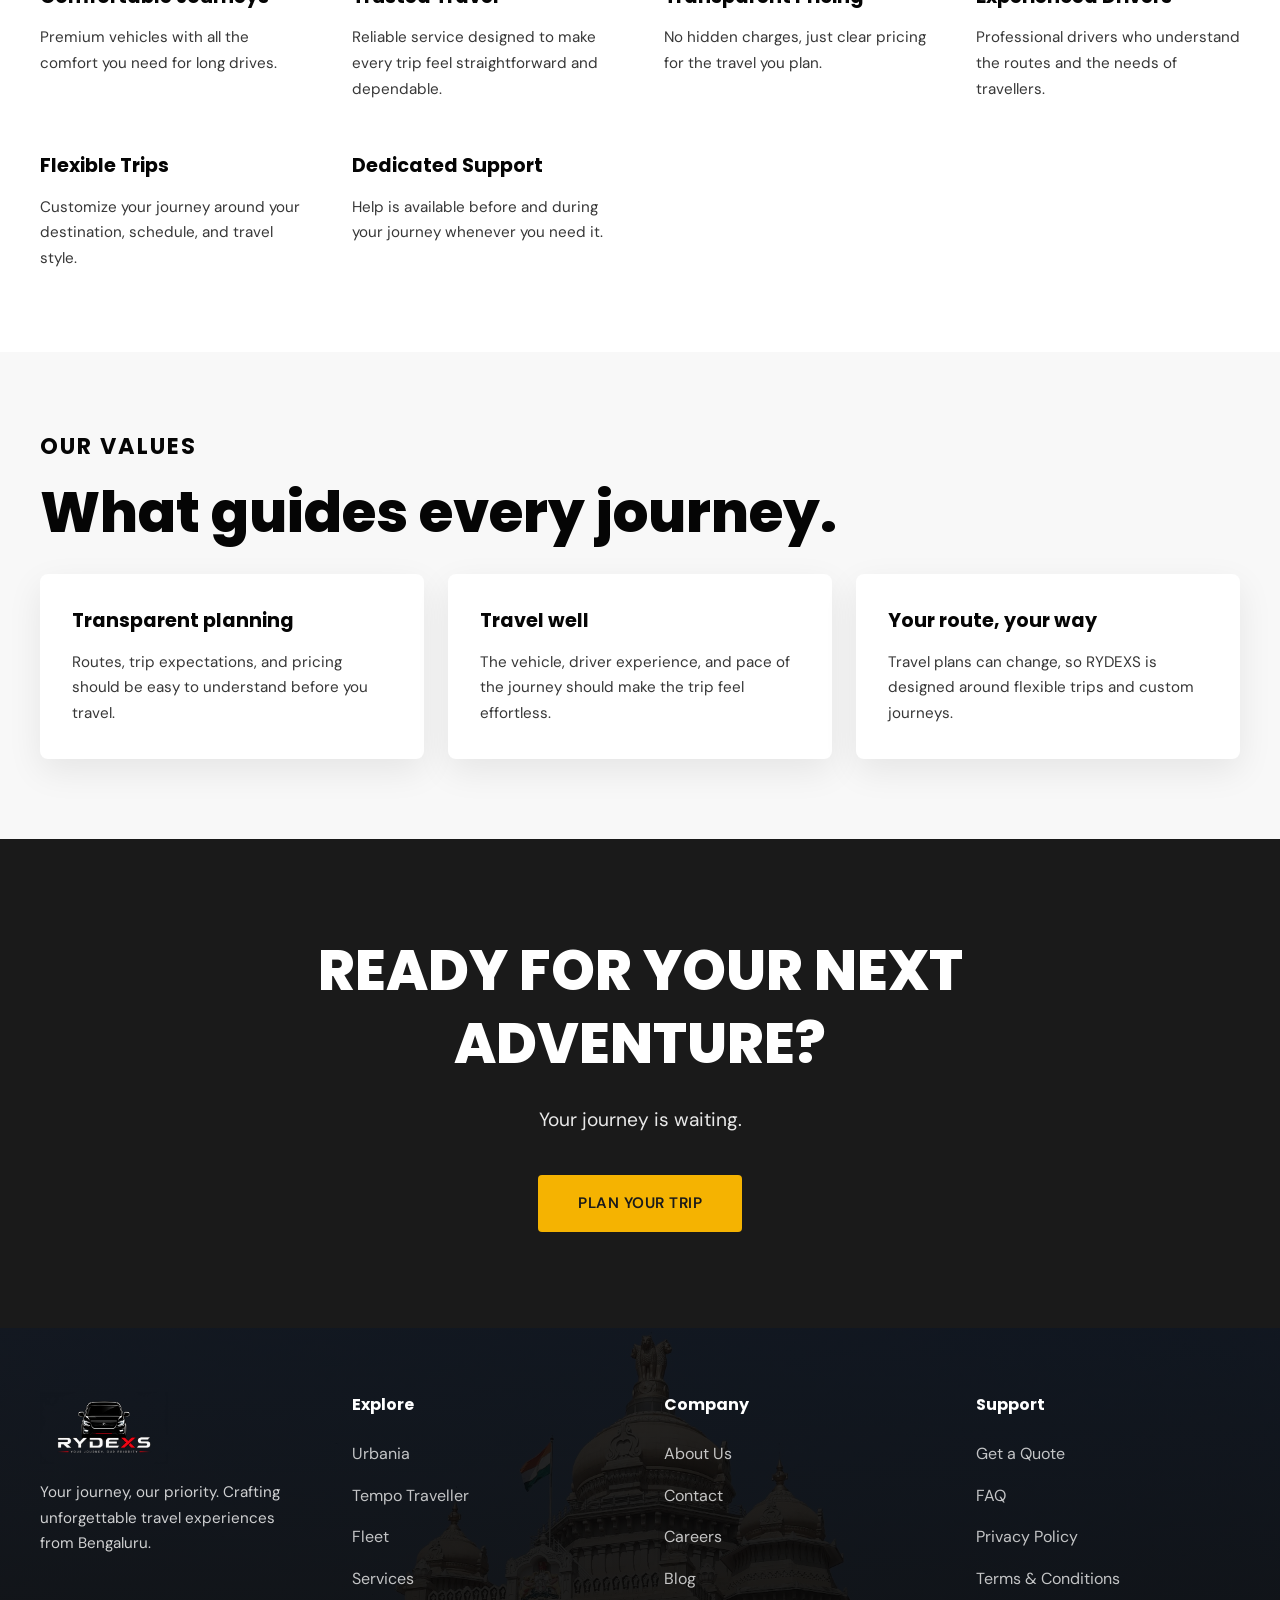
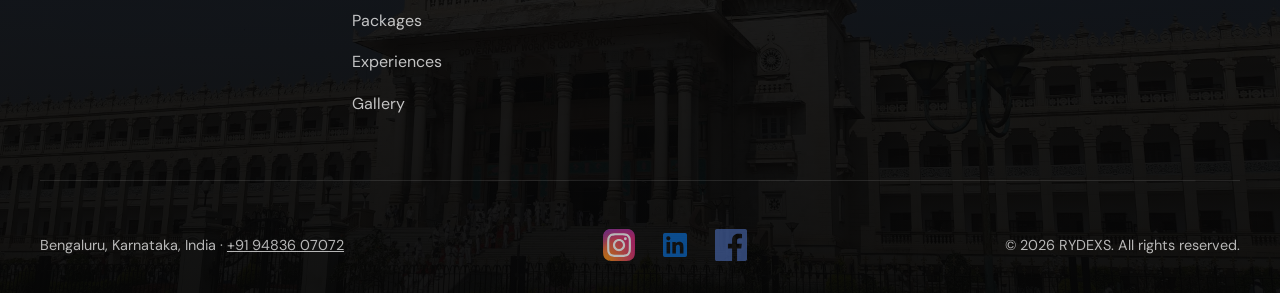
==== commit 993e65bb: "Add files via upload" ====
--- a/frontend/about.html
+++ b/frontend/about.html
@@ -5,7 +5,7 @@
 </head><body><script>RYDEXS.header();</script><main>
 <section class="page-hero"><div class="page-hero-content"><div class="section-label">ABOUT RYDEXS</div><h1>Your Journey.<br>Your Way.</h1><p>RYDEXS is built around one simple idea: travel from Bengaluru should feel comfortable, dependable, flexible, and worth remembering.</p></div></section>
 <section class="light-bg"><div style="max-width:1200px;margin:0 auto;"><div class="about-intro"><div class="about-copy"><div class="section-label">WHO WE ARE</div><h2 class="section-heading">Travel that puts the journey first.</h2><p>RYDEXS brings together premium travel comfort, dependable service, experienced drivers, and flexible trip planning for journeys beginning in Bengaluru.</p><p>Whether it is a weekend escape, an outstation trip, a group holiday, or a custom route, our focus is to make the travel experience simple from planning to arrival.</p><p>Our approach follows the same principles that define the RYDEXS experience: clear communication, transparent pricing, thoughtful route planning, and support when you need it.</p></div><div class="about-panel"><div class="panel-label">THE RYDEXS STANDARD</div><h3>Comfortable. Trusted. Flexible.</h3><p>From the vehicle you choose to the route you take, every journey is shaped around your needs—not a one-size-fits-all itinerary.</p></div></div></div></section>
-<section id="about"><div style="max-width:1200px;margin:0 auto;"><div class="section-label">WHY RYDEXS?</div><h2 class="section-heading">A better way to travel.</h2><p class="section-subtitle">The same six benefits used on the homepage, presented as the core of the standalone About experience.</p><div class="benefits"><div class="benefit"><div class="benefit-icon">01</div><h4>Comfortable Journeys</h4><p>Premium vehicles with all the comfort you need for long drives.</p></div><div class="benefit"><div class="benefit-icon">02</div><h4>Trusted Travel</h4><p>Reliable service designed to make every trip feel straightforward and dependable.</p></div><div class="benefit"><div class="benefit-icon">03</div><h4>Transparent Pricing</h4><p>No hidden charges, just clear pricing for the travel you plan.</p></div><div class="benefit"><div class="benefit-icon">04</div><h4>Experienced Drivers</h4><p>Professional drivers who understand the routes and the needs of travellers.</p></div><div class="benefit"><div class="benefit-icon">05</div><h4>Flexible Trips</h4><p>Customize your journey around your destination, schedule, and travel style.</p></div><div class="benefit"><div class="benefit-icon">06</div><h4>Dedicated Support</h4><p>Help is available before and during your journey whenever you need it.</p></div></div></div></section>
-<section class="light-bg"><div style="max-width:1200px;margin:0 auto;"><div class="section-label">OUR VALUES</div><h2 class="section-heading">What guides every journey.</h2><div class="values-grid"><article class="value-card"><div class="value-number">01 — CLARITY</div><h4>Transparent planning</h4><p>Routes, trip expectations, and pricing should be easy to understand before you travel.</p></article><article class="value-card"><div class="value-number">02 — COMFORT</div><h4>Travel well</h4><p>The vehicle, driver experience, and pace of the journey should make the trip feel effortless.</p></article><article class="value-card"><div class="value-number">03 — FLEXIBILITY</div><h4>Your route, your way</h4><p>Travel plans can change, so RYDEXS is designed around flexible trips and custom journeys.</p></article></div></div></section>
+<section id="about"><div style="max-width:1200px;margin:0 auto;"><div class="section-label">WHY RYDEXS?</div><h2 class="section-heading">A better way to travel.</h2><p class="section-subtitle">The same six benefits used on the homepage, presented as the core of the standalone About experience.</p><div class="benefits"><div class="benefit"><h4>Comfortable Journeys</h4><p>Premium vehicles with all the comfort you need for long drives.</p></div><div class="benefit"><h4>Trusted Travel</h4><p>Reliable service designed to make every trip feel straightforward and dependable.</p></div><div class="benefit"><h4>Transparent Pricing</h4><p>No hidden charges, just clear pricing for the travel you plan.</p></div><div class="benefit"><h4>Experienced Drivers</h4><p>Professional drivers who understand the routes and the needs of travellers.</p></div><div class="benefit"><h4>Flexible Trips</h4><p>Customize your journey around your destination, schedule, and travel style.</p></div><div class="benefit"><h4>Dedicated Support</h4><p>Help is available before and during your journey whenever you need it.</p></div></div></div></section>
+<section class="light-bg"><div style="max-width:1200px;margin:0 auto;"><div class="section-label">OUR VALUES</div><h2 class="section-heading">What guides every journey.</h2><div class="values-grid"><article class="value-card"><h4>Transparent planning</h4><p>Routes, trip expectations, and pricing should be easy to understand before you travel.</p></article><article class="value-card"><h4>Travel well</h4><p>The vehicle, driver experience, and pace of the journey should make the trip feel effortless.</p></article><article class="value-card"><h4>Your route, your way</h4><p>Travel plans can change, so RYDEXS is designed around flexible trips and custom journeys.</p></article></div></div></section>
 <section class="dark-bg" style="padding:6rem 2rem;text-align:center;"><div style="max-width:700px;margin:0 auto;"><h2 class="section-heading" style="color:white;">READY FOR YOUR NEXT ADVENTURE?</h2><p style="color:rgba(255,255,255,.9);font-size:1.2rem;margin-bottom:2.5rem;">Your journey is waiting.</p><a href="contact.html#planner" class="btn btn-primary">PLAN YOUR TRIP</a></div></section></main><script>RYDEXS.footer();</script>
 </body></html>
--- a/frontend/css/base.css
+++ b/frontend/css/base.css
@@ -346,21 +346,20 @@
 }
 
 .footer-social a {
-  width: 40px;
-  height: 40px;
-  background: rgba(245, 179, 1, 0.2);
-  border-radius: 6px;
   display: flex;
   align-items: center;
   justify-content: center;
-  color: #F5B301;
   text-decoration: none;
-  transition: all 0.3s ease;
+  transition: transform 0.3s ease;
+}
+
+.footer-social a img {
+  width: 32px;
+  height: 32px;
 }
 
 .footer-social a:hover {
-  background: #F5B301;
-  color: #1a1a1a;
+  transform: translateY(-3px);
 }
 
 @media (max-width: 768px) {
--- a/frontend/css/home.css
+++ b/frontend/css/home.css
@@ -9,16 +9,22 @@
 
 html[data-theme="dark"] .card,
 html[data-theme="dark"] .service-card,
-html[data-theme="dark"] .testimonial-card,
+html[data-theme="dark"] .testimonial,
 html[data-theme="dark"] .stat-card,
 html[data-theme="dark"] .feature-card,
-html[data-theme="dark"] .value-card { background: #1E222A !important; border-color: #333A45 !important; color: #F0F2F5; }
+html[data-theme="dark"] .value-card,
+html[data-theme="dark"] .contact-card { background: #1E222A !important; border-color: #333A45 !important; color: #F0F2F5; }
+
+/* ---- Contact page ---- */
+html[data-theme="dark"] .contact-item { border-bottom-color: #333A45; }
+
+html[data-theme="dark"] .contact-note { background: rgba(245, 179, 1, 0.12); color: #F0F2F5; }
 
 /* Image-backed cards keep their inline photo; just adjust border/text in dark */
 html[data-theme="dark"] .destination-card,
 html[data-theme="dark"] .package-card,
 html[data-theme="dark"] .experience-card,
-html[data-theme="dark"] .fleet-card { background: #1E222A; border: 1px solid #333A45; box-shadow: 0 8px 24px rgba(0,0,0,0.4); }
+html[data-theme="dark"] .fleet-card { background-color: #1E222A; border: 1px solid #333A45; box-shadow: 0 8px 24px rgba(0,0,0,0.4); }
 
 html[data-theme="dark"] .fleet-content { background: #1E222A; }
 
@@ -250,28 +256,16 @@
 
 /* White RYDEXS-branded Urbania video (images/white-urbania-hd.mp4, 1920x1080, 16:9) filling the hero.
    Made from IMG_1009.MOV: rotated upright, black opening frames trimmed, lightly sharpened, H.264. */
-.hero-video,
-.hero-poster {
+.hero-video {
   position: absolute;
   inset: 0;
   width: 100%;
   height: 100%;
   object-fit: cover;
   object-position: center;
-  /* background media: taps go to the page, never to the video */
+  transition: opacity 0.35s ease;
+  /* background video: taps go to the page, never to the video */
   pointer-events: none;
-}
-
-/* The video stays invisible until it is really playing, so a phone that refuses to autoplay
-   (e.g. iPhone Low Power Mode) never shows its play button — the still image (.hero-poster)
-   underneath shows instead. js in index.html adds .is-playing. */
-.hero-video {
-  opacity: 0.001;
-  transition: opacity 0.35s ease;
-}
-
-.hero-video.is-playing {
-  opacity: 1;
 }
 
 /* Hide the play button / controls iPhones and some Android browsers draw over the video */
@@ -287,7 +281,7 @@
 }
 
 /* Brief fade to the backdrop while the video jumps from its last frame back to the first */
-.hero-video.is-playing.is-looping {
+.hero-video.is-looping {
   opacity: 0;
 }
 
@@ -331,8 +325,7 @@
     min-height: 100svh;
   }
   /* whole 16:9 frame, slightly wider than the screen, with soft top/bottom edges */
-  .hero-video,
-  .hero-poster {
+  .hero-video {
     inset: auto;
     top: var(--van-top);
     left: 50%;
@@ -343,10 +336,10 @@
     -webkit-mask-image: linear-gradient(transparent, #000 10%, #000 88%, transparent);
     mask-image: linear-gradient(transparent, #000 10%, #000 88%, transparent);
   }
-  /* text starts just under the van, tucked slightly into its faded bottom edge */
+  /* text starts right under the van */
   .hero-lower {
     align-items: flex-start;
-    padding-top: calc(var(--van-top) + var(--van-h) - 3rem);
+    padding-top: calc(var(--van-top) + var(--van-h) - 1rem);
   }
   .hero-content {
     margin-top: 0;
@@ -356,8 +349,8 @@
     background: linear-gradient(180deg,
       rgba(5, 5, 5, 0.6) 0,
       rgba(5, 5, 5, 0) 96px,
-      rgba(5, 5, 5, 0) calc(var(--van-top) + var(--van-h) * 0.6),
-      rgba(5, 5, 5, 0.78) calc(var(--van-top) + var(--van-h) + 1rem),
+      rgba(5, 5, 5, 0) calc(var(--van-top) + var(--van-h) * 0.7),
+      rgba(5, 5, 5, 0.78) calc(var(--van-top) + var(--van-h) + 3rem),
       rgba(5, 5, 5, 0.92) 100%);
   }
 }
@@ -668,6 +661,12 @@
   position: relative;
 }
 
+/* iOS/Safari renders datetime-local's formatted value at an intrinsic width that
+   ignores width:100%, overflowing the field on narrow screens; clip it to the field. */
+.trip-input:has(input[type="datetime-local"]) {
+  overflow: hidden;
+}
+
 .trip-input svg {
   position: absolute;
   left: 0.85rem;
@@ -759,6 +758,7 @@
   .planner-grid { grid-template-columns: 1fr; }
   .trip-tab { font-size: 0.85rem; }
   .trip-toggle button { padding: 0.5rem 1rem; font-size: 0.9rem; }
+  .trip-input input[type="datetime-local"] { font-size: 0.8rem; }
 }
 
 /* ==================== SECTION SPACING ==================== */
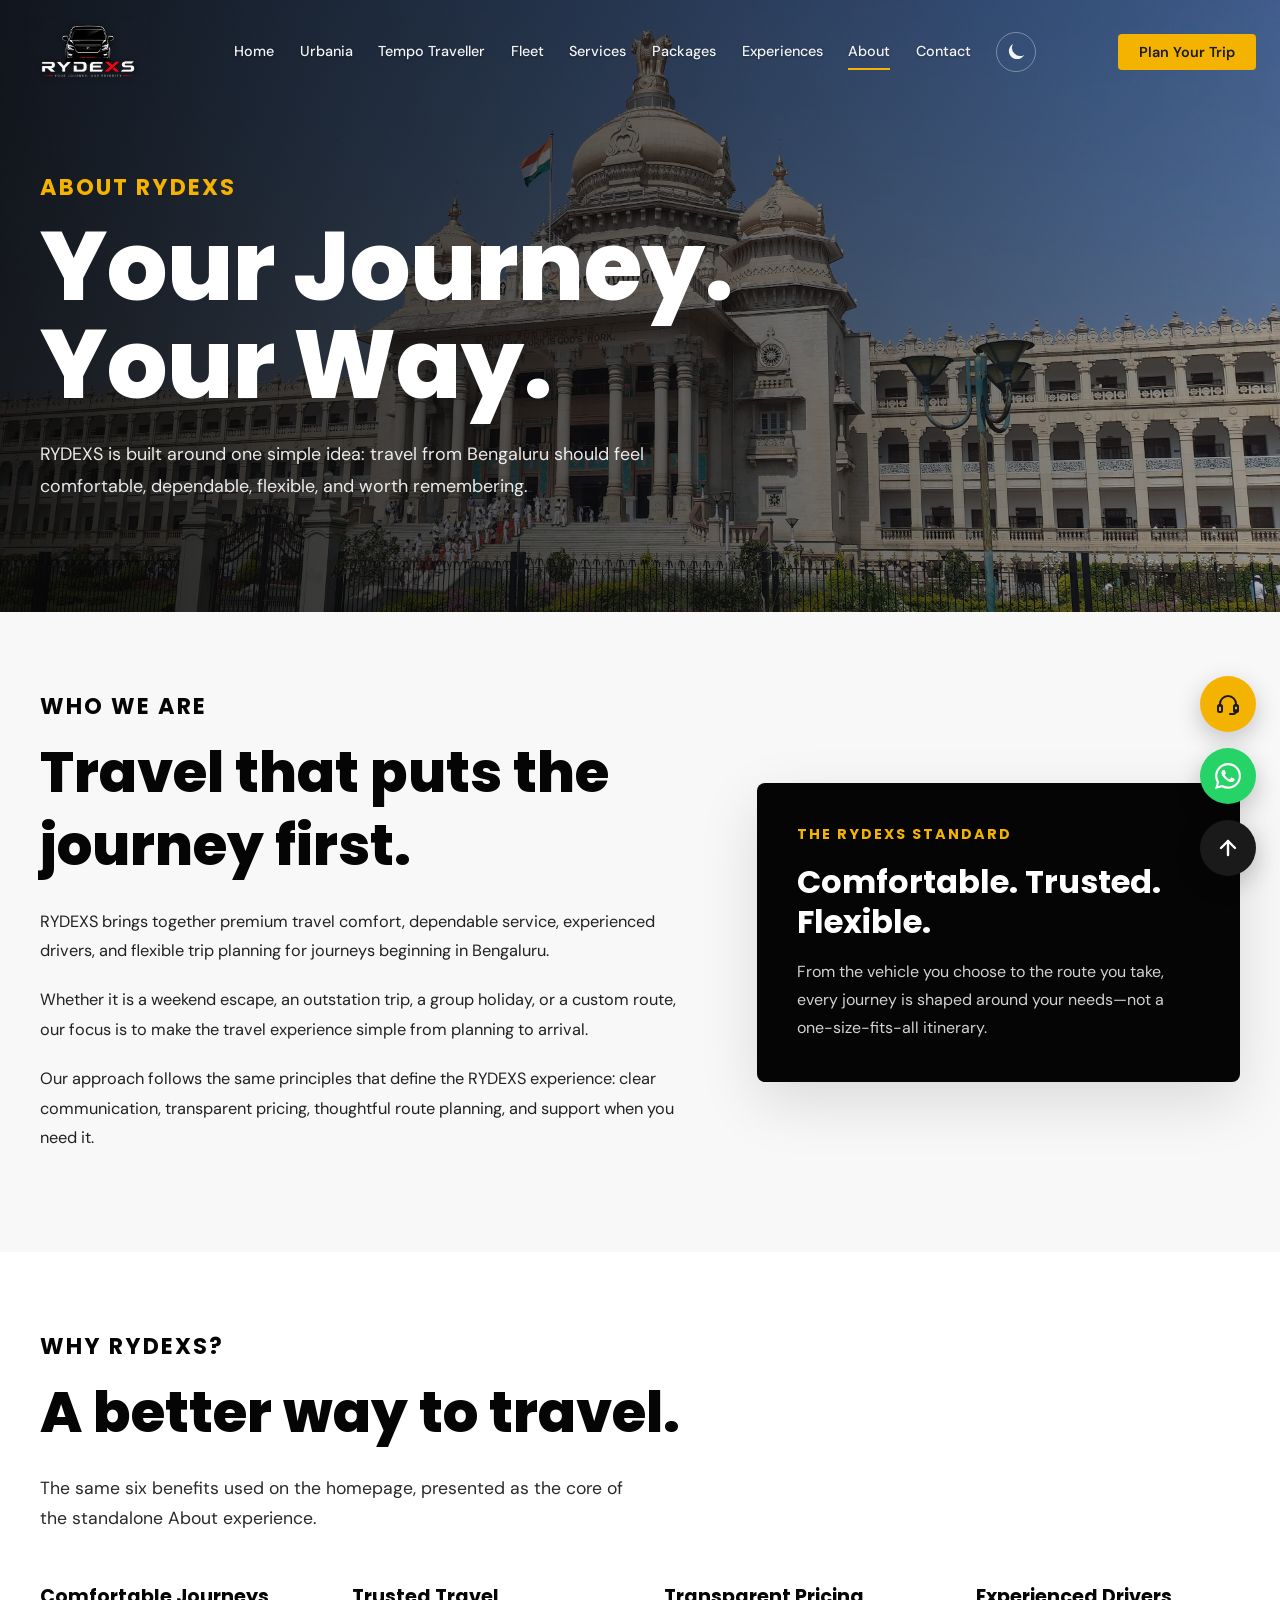
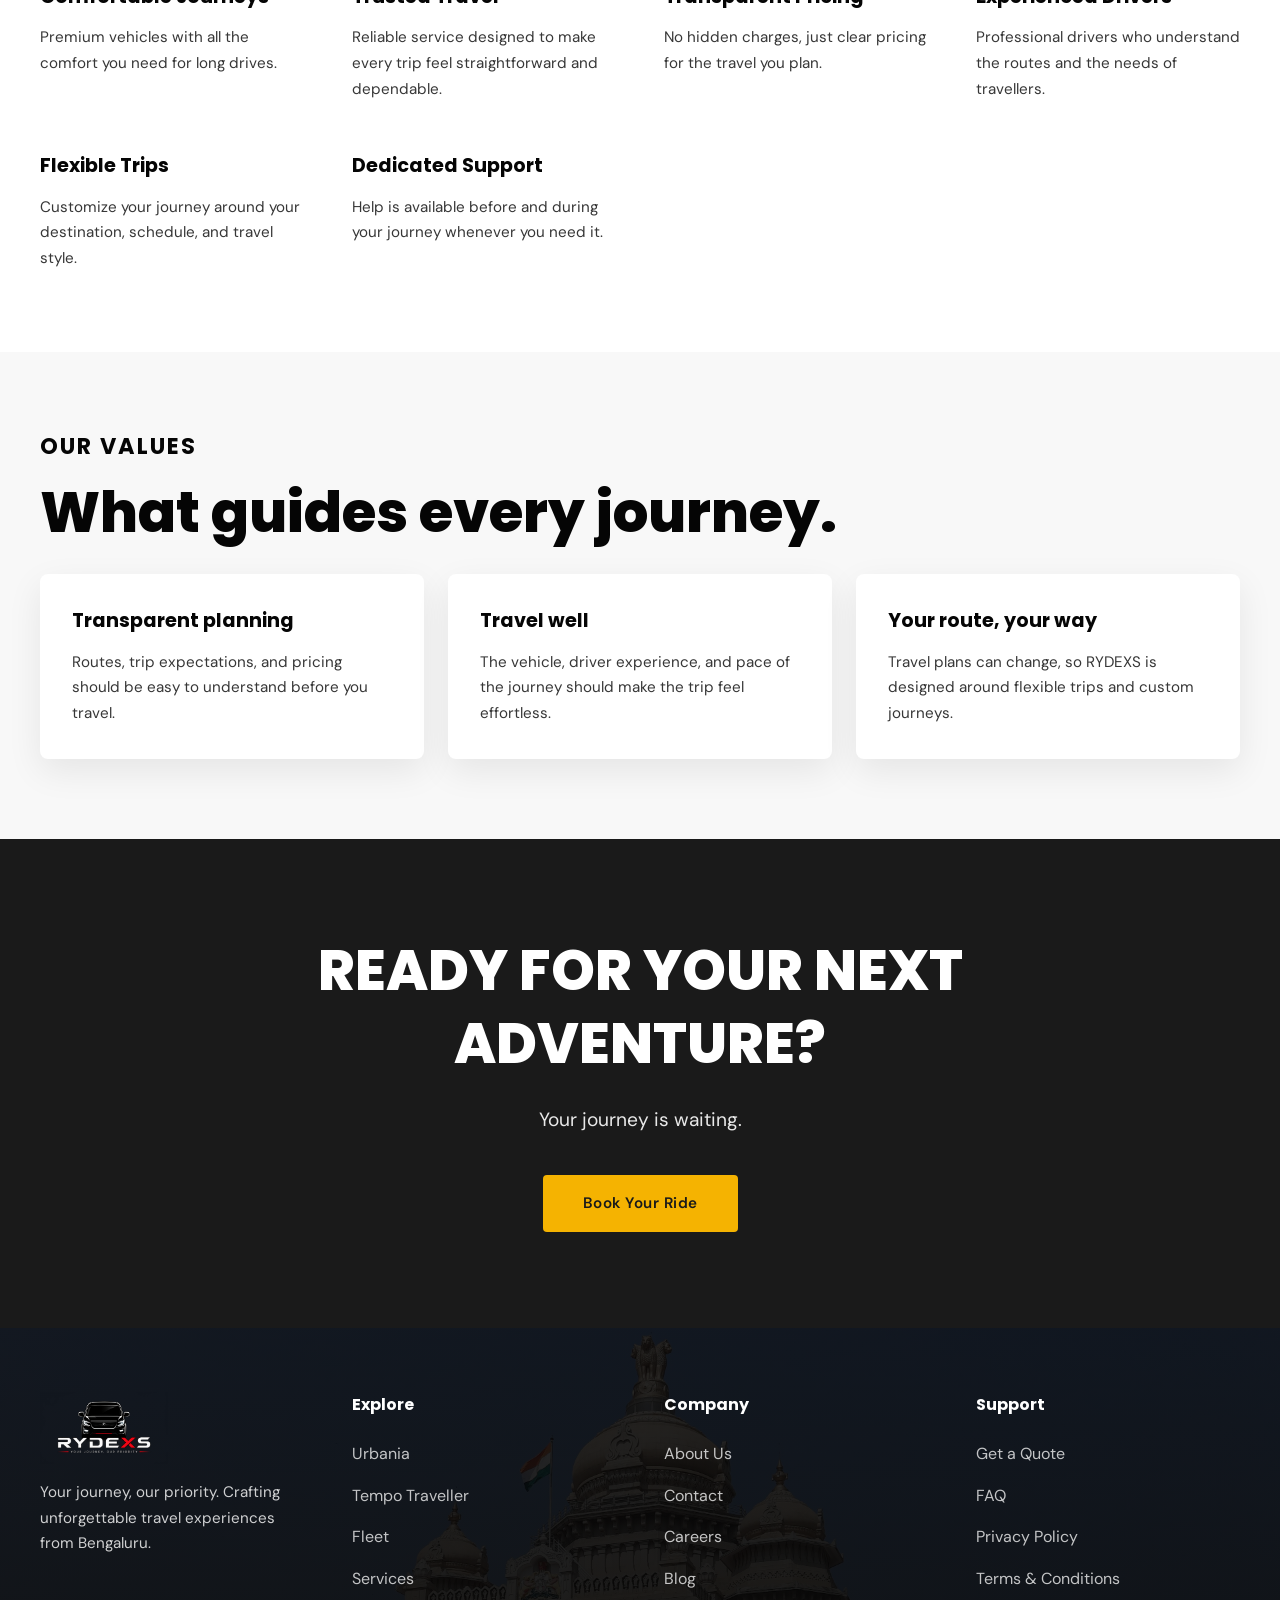
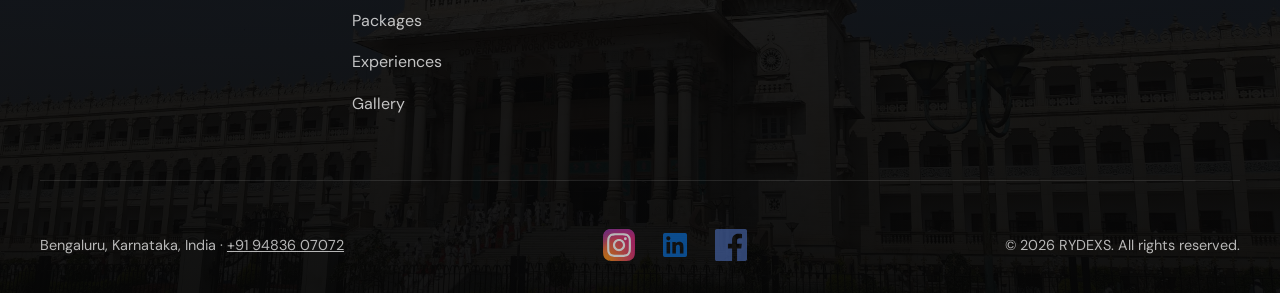
==== commit cba32e65: "Add files via upload" ====
--- a/frontend/about.html
+++ b/frontend/about.html
@@ -7,5 +7,5 @@
 <section class="light-bg"><div style="max-width:1200px;margin:0 auto;"><div class="about-intro"><div class="about-copy"><div class="section-label">WHO WE ARE</div><h2 class="section-heading">Travel that puts the journey first.</h2><p>RYDEXS brings together premium travel comfort, dependable service, experienced drivers, and flexible trip planning for journeys beginning in Bengaluru.</p><p>Whether it is a weekend escape, an outstation trip, a group holiday, or a custom route, our focus is to make the travel experience simple from planning to arrival.</p><p>Our approach follows the same principles that define the RYDEXS experience: clear communication, transparent pricing, thoughtful route planning, and support when you need it.</p></div><div class="about-panel"><div class="panel-label">THE RYDEXS STANDARD</div><h3>Comfortable. Trusted. Flexible.</h3><p>From the vehicle you choose to the route you take, every journey is shaped around your needs—not a one-size-fits-all itinerary.</p></div></div></div></section>
 <section id="about"><div style="max-width:1200px;margin:0 auto;"><div class="section-label">WHY RYDEXS?</div><h2 class="section-heading">A better way to travel.</h2><p class="section-subtitle">The same six benefits used on the homepage, presented as the core of the standalone About experience.</p><div class="benefits"><div class="benefit"><h4>Comfortable Journeys</h4><p>Premium vehicles with all the comfort you need for long drives.</p></div><div class="benefit"><h4>Trusted Travel</h4><p>Reliable service designed to make every trip feel straightforward and dependable.</p></div><div class="benefit"><h4>Transparent Pricing</h4><p>No hidden charges, just clear pricing for the travel you plan.</p></div><div class="benefit"><h4>Experienced Drivers</h4><p>Professional drivers who understand the routes and the needs of travellers.</p></div><div class="benefit"><h4>Flexible Trips</h4><p>Customize your journey around your destination, schedule, and travel style.</p></div><div class="benefit"><h4>Dedicated Support</h4><p>Help is available before and during your journey whenever you need it.</p></div></div></div></section>
 <section class="light-bg"><div style="max-width:1200px;margin:0 auto;"><div class="section-label">OUR VALUES</div><h2 class="section-heading">What guides every journey.</h2><div class="values-grid"><article class="value-card"><h4>Transparent planning</h4><p>Routes, trip expectations, and pricing should be easy to understand before you travel.</p></article><article class="value-card"><h4>Travel well</h4><p>The vehicle, driver experience, and pace of the journey should make the trip feel effortless.</p></article><article class="value-card"><h4>Your route, your way</h4><p>Travel plans can change, so RYDEXS is designed around flexible trips and custom journeys.</p></article></div></div></section>
-<section class="dark-bg" style="padding:6rem 2rem;text-align:center;"><div style="max-width:700px;margin:0 auto;"><h2 class="section-heading" style="color:white;">READY FOR YOUR NEXT ADVENTURE?</h2><p style="color:rgba(255,255,255,.9);font-size:1.2rem;margin-bottom:2.5rem;">Your journey is waiting.</p><a href="contact.html#planner" class="btn btn-primary">PLAN YOUR TRIP</a></div></section></main><script>RYDEXS.footer();</script>
+<section class="dark-bg" style="padding:6rem 2rem;text-align:center;"><div style="max-width:700px;margin:0 auto;"><h2 class="section-heading" style="color:white;">READY FOR YOUR NEXT ADVENTURE?</h2><p style="color:rgba(255,255,255,.9);font-size:1.2rem;margin-bottom:2.5rem;">Your journey is waiting.</p><a href="contact.html#planner" class="btn btn-primary">Book Your Ride</a></div></section></main><script>RYDEXS.footer();</script>
 </body></html>
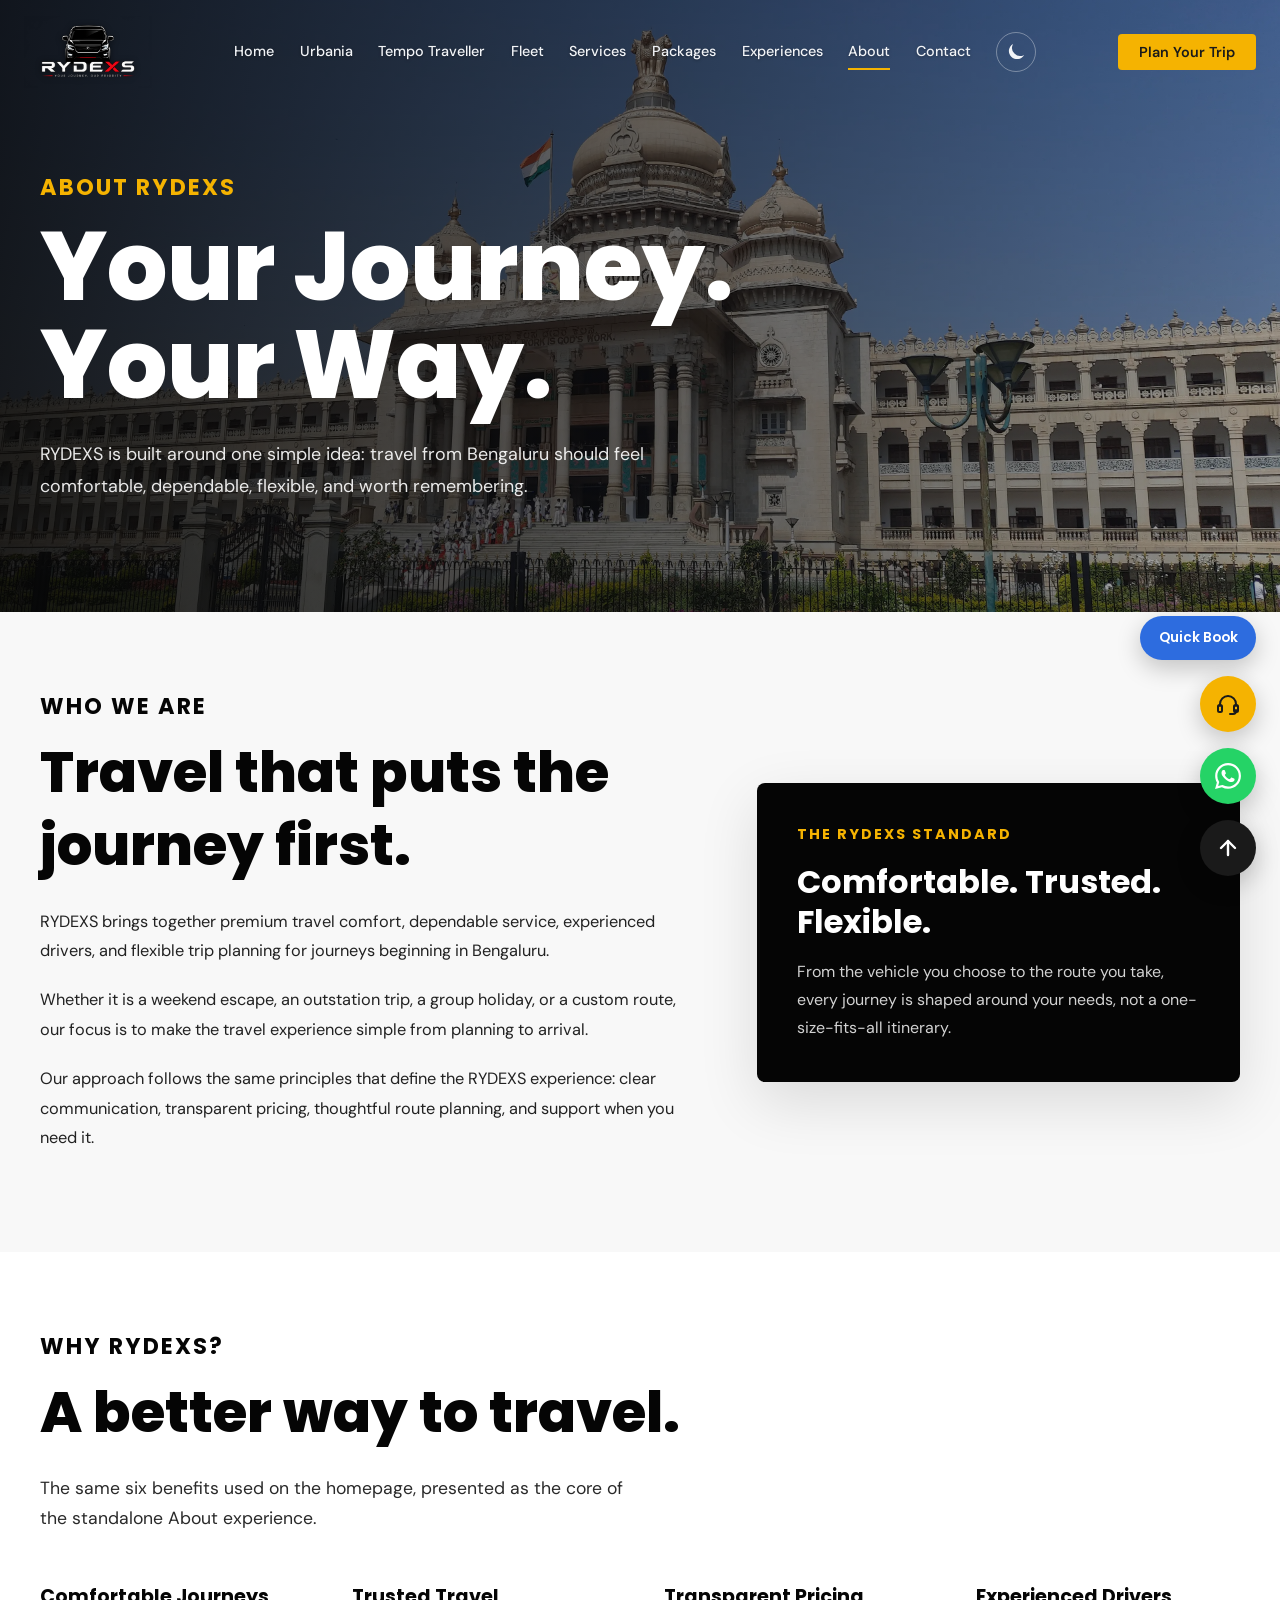
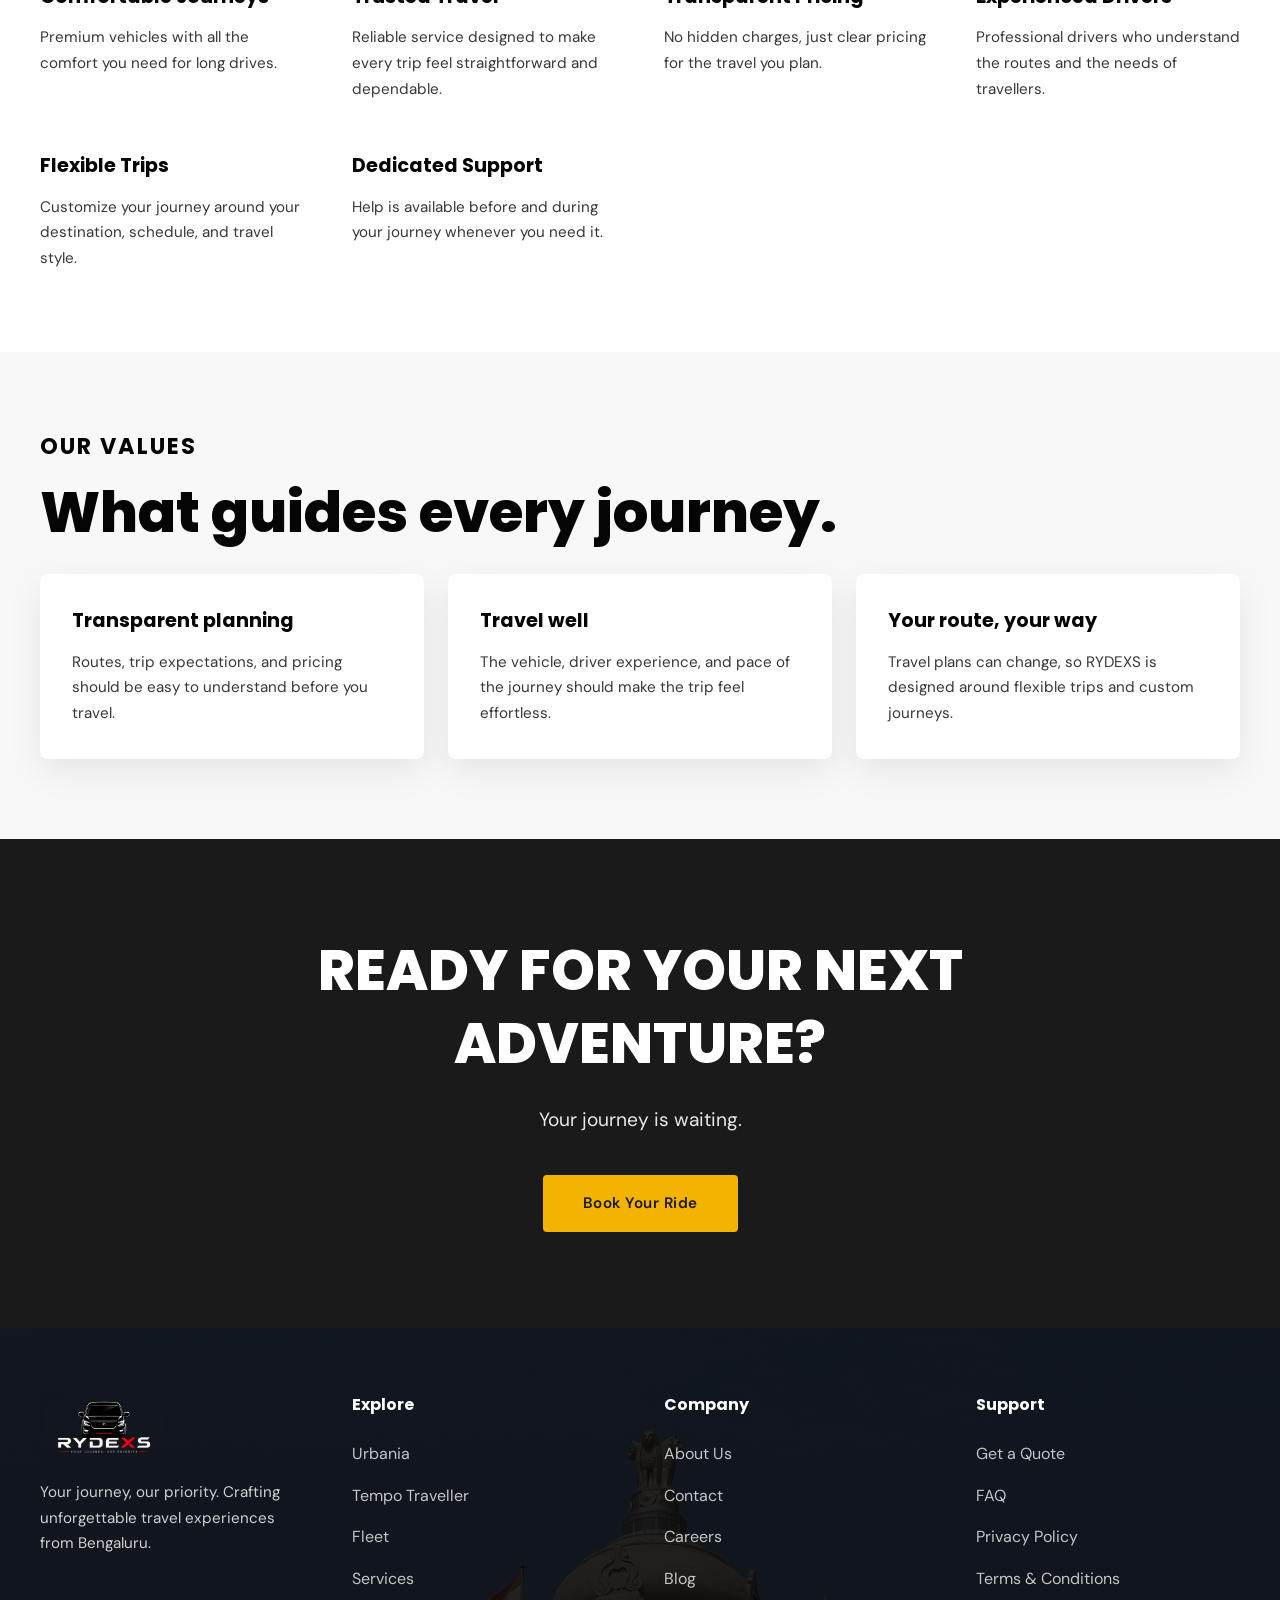
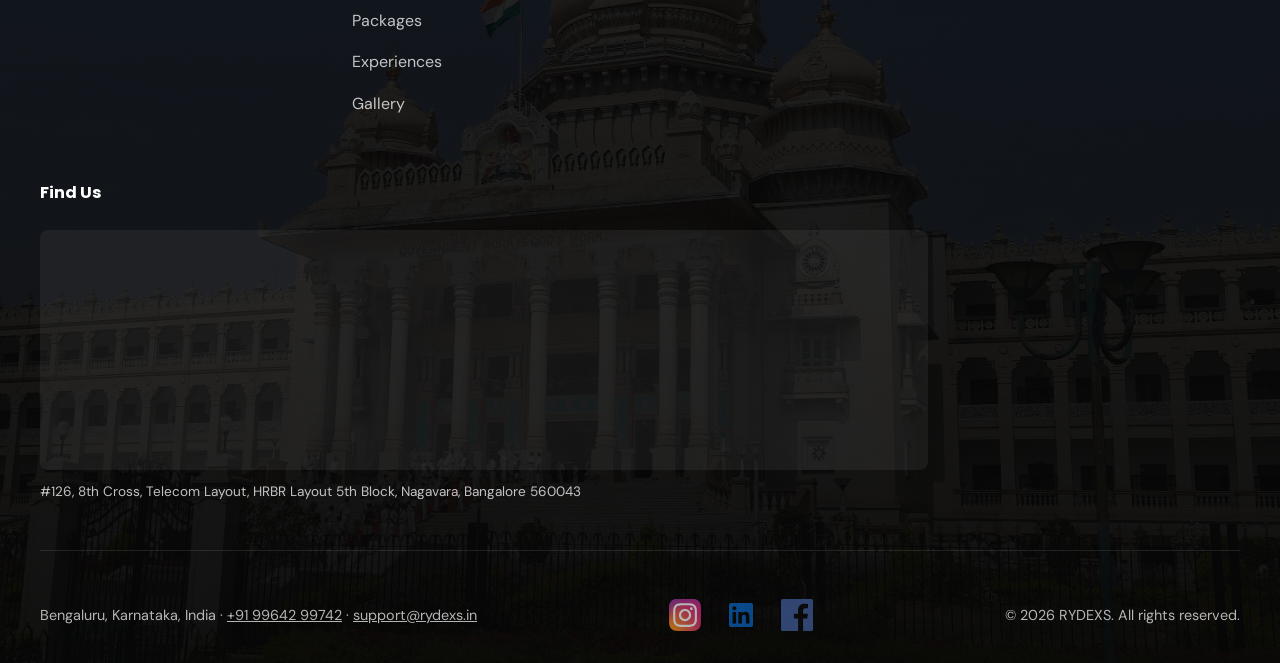
==== commit ef7daa08: "Update site with WhatsApp CTAs, Quick Book, gallery reorganization, and copy cleanup - Add WhatsApp " ====
--- a/frontend/about.html
+++ b/frontend/about.html
@@ -1,10 +1,10 @@
-<!DOCTYPE html><html lang="en"><head><meta charset="UTF-8"><meta name="viewport" content="width=device-width, initial-scale=1.0"><meta name="description" content="About — RYDEXS travel experiences from Bengaluru."><title>About | RYDEXS</title><link href="https://fonts.googleapis.com/css2?family=DM+Sans:wght@400;500;600;700&family=Poppins:wght@600;700;800&display=swap" rel="stylesheet"><link rel="stylesheet" href="css/base.css">
+<!DOCTYPE html><html lang="en"><head><meta charset="UTF-8"><meta name="viewport" content="width=device-width, initial-scale=1.0"><meta name="description" content="About RYDEXS travel experiences from Bengaluru."><title>About | RYDEXS</title><link href="https://fonts.googleapis.com/css2?family=DM+Sans:wght@400;500;600;700&family=Poppins:wght@600;700;800&display=swap" rel="stylesheet"><link rel="stylesheet" href="css/base.css">
   <link rel="stylesheet" href="css/home.css">
   <script src="js/supabase.js"></script>
   <script src="js/site.js"></script>
 </head><body><script>RYDEXS.header();</script><main>
 <section class="page-hero"><div class="page-hero-content"><div class="section-label">ABOUT RYDEXS</div><h1>Your Journey.<br>Your Way.</h1><p>RYDEXS is built around one simple idea: travel from Bengaluru should feel comfortable, dependable, flexible, and worth remembering.</p></div></section>
-<section class="light-bg"><div style="max-width:1200px;margin:0 auto;"><div class="about-intro"><div class="about-copy"><div class="section-label">WHO WE ARE</div><h2 class="section-heading">Travel that puts the journey first.</h2><p>RYDEXS brings together premium travel comfort, dependable service, experienced drivers, and flexible trip planning for journeys beginning in Bengaluru.</p><p>Whether it is a weekend escape, an outstation trip, a group holiday, or a custom route, our focus is to make the travel experience simple from planning to arrival.</p><p>Our approach follows the same principles that define the RYDEXS experience: clear communication, transparent pricing, thoughtful route planning, and support when you need it.</p></div><div class="about-panel"><div class="panel-label">THE RYDEXS STANDARD</div><h3>Comfortable. Trusted. Flexible.</h3><p>From the vehicle you choose to the route you take, every journey is shaped around your needs—not a one-size-fits-all itinerary.</p></div></div></div></section>
+<section class="light-bg"><div style="max-width:1200px;margin:0 auto;"><div class="about-intro"><div class="about-copy"><div class="section-label">WHO WE ARE</div><h2 class="section-heading">Travel that puts the journey first.</h2><p>RYDEXS brings together premium travel comfort, dependable service, experienced drivers, and flexible trip planning for journeys beginning in Bengaluru.</p><p>Whether it is a weekend escape, an outstation trip, a group holiday, or a custom route, our focus is to make the travel experience simple from planning to arrival.</p><p>Our approach follows the same principles that define the RYDEXS experience: clear communication, transparent pricing, thoughtful route planning, and support when you need it.</p></div><div class="about-panel"><div class="panel-label">THE RYDEXS STANDARD</div><h3>Comfortable. Trusted. Flexible.</h3><p>From the vehicle you choose to the route you take, every journey is shaped around your needs, not a one-size-fits-all itinerary.</p></div></div></div></section>
 <section id="about"><div style="max-width:1200px;margin:0 auto;"><div class="section-label">WHY RYDEXS?</div><h2 class="section-heading">A better way to travel.</h2><p class="section-subtitle">The same six benefits used on the homepage, presented as the core of the standalone About experience.</p><div class="benefits"><div class="benefit"><h4>Comfortable Journeys</h4><p>Premium vehicles with all the comfort you need for long drives.</p></div><div class="benefit"><h4>Trusted Travel</h4><p>Reliable service designed to make every trip feel straightforward and dependable.</p></div><div class="benefit"><h4>Transparent Pricing</h4><p>No hidden charges, just clear pricing for the travel you plan.</p></div><div class="benefit"><h4>Experienced Drivers</h4><p>Professional drivers who understand the routes and the needs of travellers.</p></div><div class="benefit"><h4>Flexible Trips</h4><p>Customize your journey around your destination, schedule, and travel style.</p></div><div class="benefit"><h4>Dedicated Support</h4><p>Help is available before and during your journey whenever you need it.</p></div></div></div></section>
 <section class="light-bg"><div style="max-width:1200px;margin:0 auto;"><div class="section-label">OUR VALUES</div><h2 class="section-heading">What guides every journey.</h2><div class="values-grid"><article class="value-card"><h4>Transparent planning</h4><p>Routes, trip expectations, and pricing should be easy to understand before you travel.</p></article><article class="value-card"><h4>Travel well</h4><p>The vehicle, driver experience, and pace of the journey should make the trip feel effortless.</p></article><article class="value-card"><h4>Your route, your way</h4><p>Travel plans can change, so RYDEXS is designed around flexible trips and custom journeys.</p></article></div></div></section>
 <section class="dark-bg" style="padding:6rem 2rem;text-align:center;"><div style="max-width:700px;margin:0 auto;"><h2 class="section-heading" style="color:white;">READY FOR YOUR NEXT ADVENTURE?</h2><p style="color:rgba(255,255,255,.9);font-size:1.2rem;margin-bottom:2.5rem;">Your journey is waiting.</p><a href="contact.html#planner" class="btn btn-primary">Book Your Ride</a></div></section></main><script>RYDEXS.footer();</script>
--- a/frontend/css/base.css
+++ b/frontend/css/base.css
@@ -328,6 +328,59 @@
   color: #F5B301;
 }
 
+.footer-map {
+  position: relative;
+  display: flex;
+  align-items: center;
+  justify-content: center;
+  width: 100%;
+  height: 160px;
+  border-radius: 8px;
+  margin-bottom: 0.75rem;
+  overflow: hidden;
+  background: rgba(255, 255, 255, 0.06);
+  color: rgba(255, 255, 255, 0.35);
+}
+
+.footer-map-pin {
+  display: flex;
+}
+
+.footer-map iframe {
+  width: 100%;
+  height: 100%;
+  display: block;
+  border: 0;
+  filter: grayscale(0.2) contrast(1.05);
+}
+
+.footer-address {
+  font-size: 0.85rem;
+  line-height: 1.5;
+  opacity: 0.75;
+}
+
+/* On wider screens the map is alone on its own grid row (only 4 tracks fit
+   at the 1200px footer max-width), so let it claim the extra space instead
+   of staying pinned to a single narrow column. */
+@media (min-width: 700px) {
+  .footer-map-section {
+    grid-column: span 2;
+  }
+  .footer-map {
+    height: 200px;
+  }
+}
+
+@media (min-width: 1100px) {
+  .footer-map-section {
+    grid-column: span 3;
+  }
+  .footer-map {
+    height: 240px;
+  }
+}
+
 .footer-bottom {
   max-width: 1200px;
   margin: 0 auto;
@@ -473,6 +526,20 @@
   max-width: 200px;
   opacity: 1;
   padding-right: 1.4rem;
+}
+
+.fab-book {
+  background: #2D6CDF;
+  color: #ffffff;
+  height: 44px;
+  padding: 0 1.15rem;
+}
+
+.fab-book .fab-label {
+  max-width: none;
+  opacity: 1;
+  padding-right: 0;
+  font-size: 0.85rem;
 }
 
 .fab-assistant {
--- a/frontend/css/home.css
+++ b/frontend/css/home.css
@@ -23,10 +23,16 @@
 /* Image-backed cards keep their inline photo; just adjust border/text in dark */
 html[data-theme="dark"] .destination-card,
 html[data-theme="dark"] .package-card,
-html[data-theme="dark"] .experience-card,
-html[data-theme="dark"] .fleet-card { background-color: #1E222A; border: 1px solid #333A45; box-shadow: 0 8px 24px rgba(0,0,0,0.4); }
-
-html[data-theme="dark"] .fleet-content { background: #1E222A; }
+html[data-theme="dark"] .experience-card { background-color: #1E222A; border: 1px solid #333A45; box-shadow: 0 8px 24px rgba(0,0,0,0.4); }
+
+/* Fleet cards: frosted-glass content panel below the photo */
+html[data-theme="dark"] .fleet-card { box-shadow: 0 8px 24px rgba(0, 0, 0, 0.4); }
+
+html[data-theme="dark"] .fleet-content {
+  background: rgba(30, 34, 42, 0.55);
+  backdrop-filter: blur(16px) saturate(150%);
+  -webkit-backdrop-filter: blur(16px) saturate(150%);
+}
 
 html[data-theme="dark"] .fleet-name { color: #F0F2F5; }
 
@@ -43,8 +49,14 @@
 
 html[data-theme="dark"] .corporate-card p { color: #C7CDD6; opacity: 1; }
 
-/* ---- Curated Journey / package cards ---- */
-html[data-theme="dark"] .journey-card { background: #1E222A; border: 1px solid #333A45; }
+/* ---- Curated Journey / package cards: frosted-glass content panel ---- */
+html[data-theme="dark"] .journey-card { border: 1px solid #333A45; }
+
+html[data-theme="dark"] .journey-body {
+  background: rgba(30, 34, 42, 0.55);
+  backdrop-filter: blur(16px) saturate(150%);
+  -webkit-backdrop-filter: blur(16px) saturate(150%);
+}
 
 html[data-theme="dark"] .journey-title { color: #F0F2F5; }
 
@@ -75,8 +87,9 @@
 html[data-theme="dark"] .fleet-specs span,
 html[data-theme="dark"] .veh-name,
 html[data-theme="dark"] .rate-table,
-html[data-theme="dark"] .rate-table td,
-html[data-theme="dark"] .journey-link { color: #F0F2F5; }
+html[data-theme="dark"] .rate-table td { color: #F0F2F5; }
+
+html[data-theme="dark"] .journey-link { color: #ffffff; }
 
 /* Small eyebrow labels/tabs keep the brand yellow so they stay visible */
 html[data-theme="dark"] .section-label { color: var(--yellow, #F5B301); }
@@ -900,7 +913,6 @@
 
 .fleet-card {
   position: relative;
-  background: #ffffff;
   border-radius: 6px;
   overflow: hidden;
   box-shadow: 0 8px 24px rgba(0, 0, 0, 0.08);
@@ -952,7 +964,11 @@
 }
 
 .fleet-content {
+  position: relative;
   padding: 1.75rem 2rem 2rem;
+  background: rgba(255, 255, 255, 0.6);
+  backdrop-filter: blur(16px) saturate(150%);
+  -webkit-backdrop-filter: blur(16px) saturate(150%);
 }
 
 .fleet-tag {
@@ -1086,7 +1102,7 @@
 }
 
 .journey-card {
-  background: white;
+  position: relative;
   border-radius: 6px;
   overflow: hidden;
   box-shadow: 0 4px 16px rgba(0, 0, 0, 0.08);
@@ -1110,7 +1126,11 @@
 }
 
 .journey-body {
+  position: relative;
   padding: 2rem;
+  background: rgba(255, 255, 255, 0.6);
+  backdrop-filter: blur(16px) saturate(150%);
+  -webkit-backdrop-filter: blur(16px) saturate(150%);
 }
 
 .journey-meta {
@@ -1145,14 +1165,18 @@
   display: inline-flex;
   align-items: center;
   gap: 0.5rem;
-  color: #050505;
+  color: #ffffff;
+  background: #25D366;
+  padding: 0.7rem 1.3rem;
+  border-radius: 999px;
   text-decoration: none;
   font-weight: 600;
   transition: all 0.3s ease;
 }
 
 .journey-link:hover {
-  color: #F5B301;
+  background: #1eb959;
+  color: #ffffff;
   gap: 1rem;
 }
 
@@ -1470,6 +1494,18 @@
 
 .page-hero p{max-width:650px;font-size:1.12rem;line-height:1.8;color:rgba(255,255,255,.9)}
 
+/* ==================== LEGAL PAGES ==================== */
+.legal-content{max-width:820px;margin:0 auto}
+.legal-updated{font-size:.9rem;opacity:.6;margin-bottom:3rem}
+.legal-section{margin-bottom:3rem}
+.legal-section:last-child{margin-bottom:0}
+.legal-section h3{font-family:'Poppins',sans-serif;font-size:1.4rem;font-weight:700;margin-bottom:1rem}
+.legal-section p{font-size:1rem;line-height:1.8;opacity:.85;margin-bottom:1rem}
+.legal-section p:last-child{margin-bottom:0}
+.legal-section ul{margin:0 0 1rem 1.25rem}
+.legal-section ul li{font-size:1rem;line-height:1.8;opacity:.85;margin-bottom:.5rem}
+.legal-section a{color:inherit;font-weight:600;text-decoration:underline}
+
 .about-intro{display:grid;grid-template-columns:minmax(0,1.15fr) minmax(300px,.85fr);gap:4rem;align-items:center}
 
 .about-copy p{margin-bottom:1.25rem;font-size:1.02rem;line-height:1.8;opacity:.88}
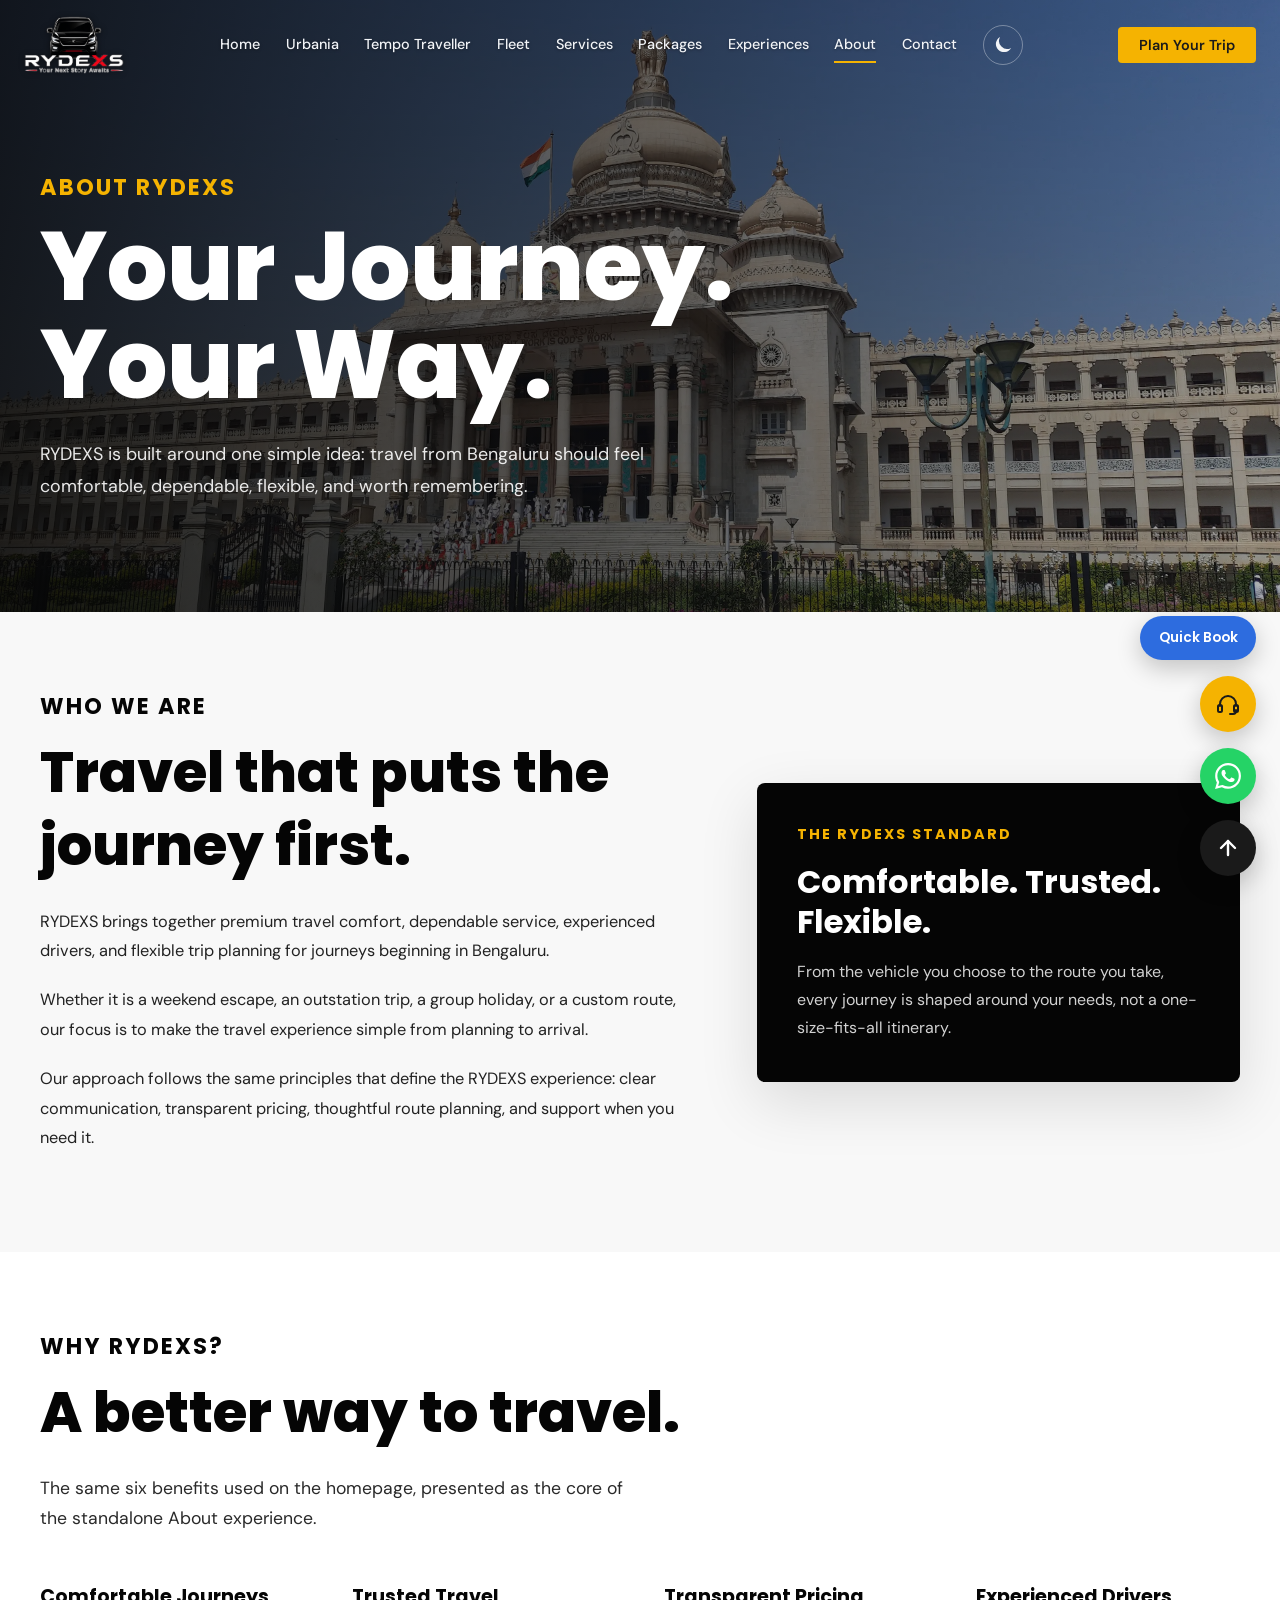
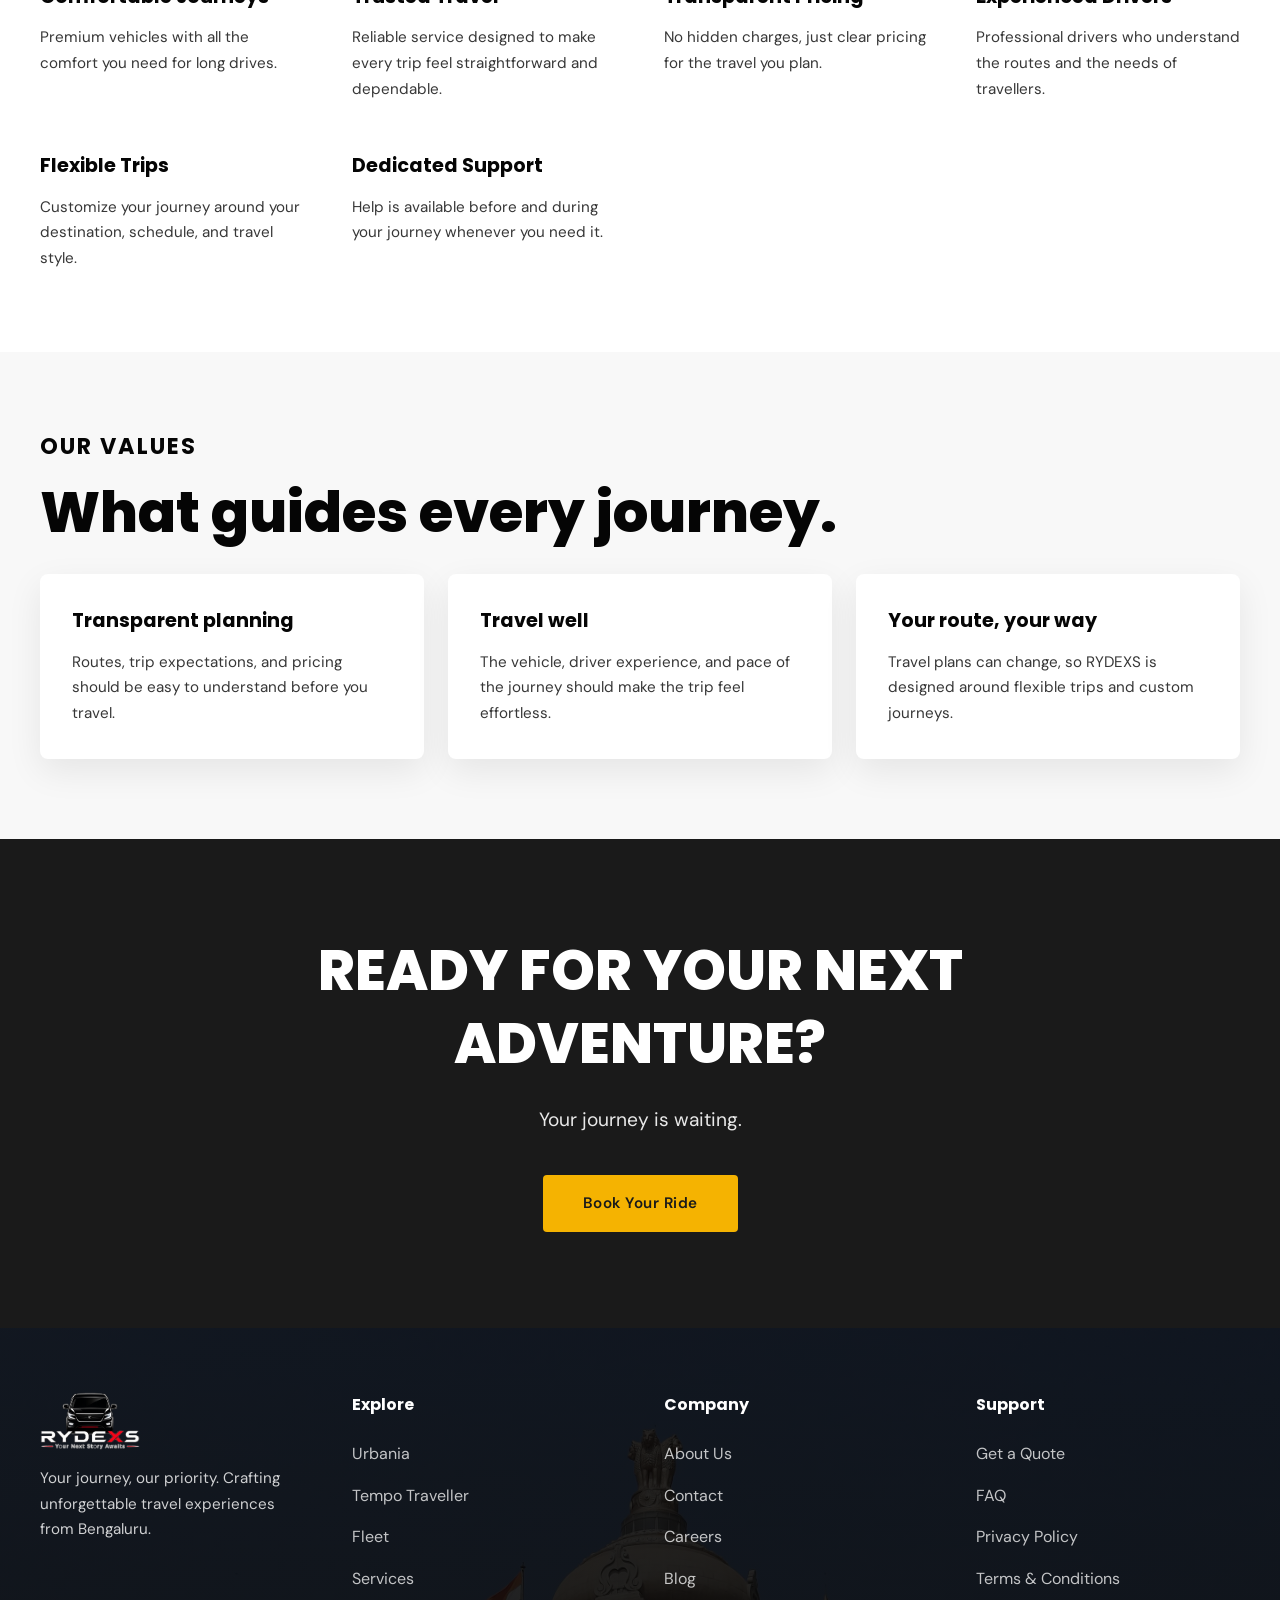
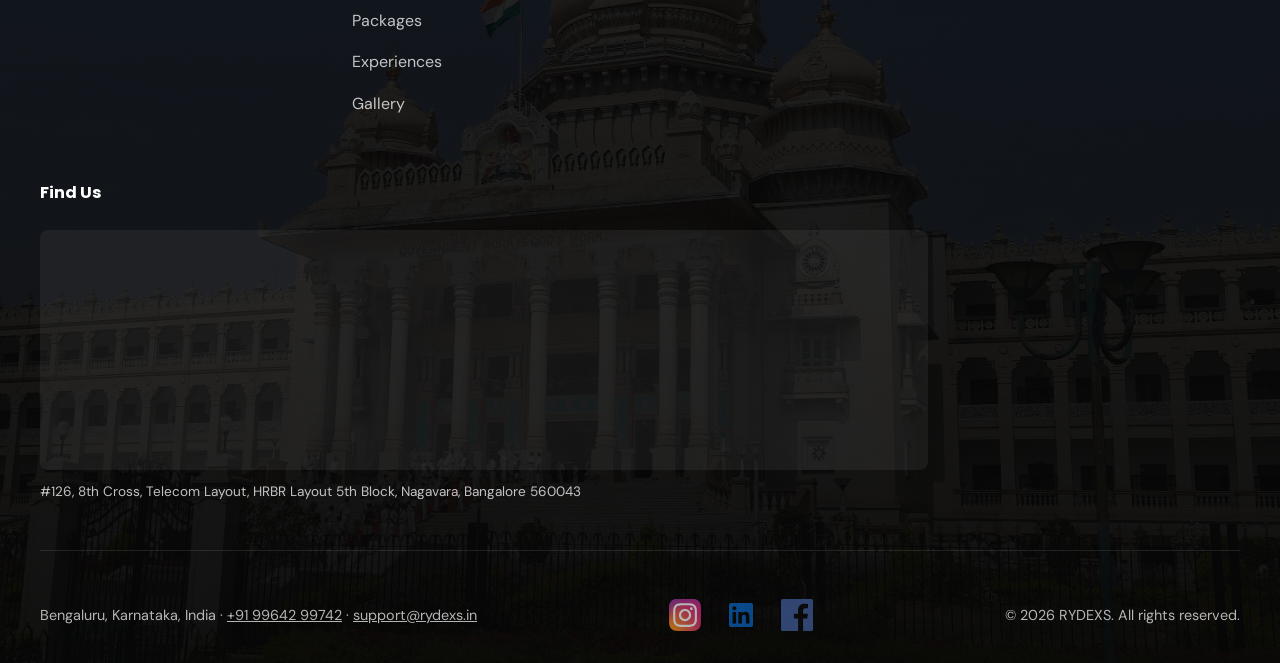
==== commit 9cda9660: "Add Google tag (gtag.js) to all pages Inserts the Google Analytics gtag snippet (G-KVVBDQ8B1Z) immed" ====
--- a/frontend/about.html
+++ b/frontend/about.html
@@ -1,4 +1,14 @@
-<!DOCTYPE html><html lang="en"><head><meta charset="UTF-8"><meta name="viewport" content="width=device-width, initial-scale=1.0"><meta name="description" content="About RYDEXS travel experiences from Bengaluru."><title>About | RYDEXS</title><link href="https://fonts.googleapis.com/css2?family=DM+Sans:wght@400;500;600;700&family=Poppins:wght@600;700;800&display=swap" rel="stylesheet"><link rel="stylesheet" href="css/base.css">
+<!DOCTYPE html><html lang="en"><head>
+<!-- Google tag (gtag.js) -->
+<script async src="https://www.googletagmanager.com/gtag/js?id=G-KVVBDQ8B1Z"></script>
+<script>
+  window.dataLayer = window.dataLayer || [];
+  function gtag(){dataLayer.push(arguments);}
+  gtag('js', new Date());
+
+  gtag('config', 'G-KVVBDQ8B1Z');
+</script>
+<meta charset="UTF-8"><meta name="viewport" content="width=device-width, initial-scale=1.0"><meta name="description" content="About RYDEXS travel experiences from Bengaluru."><title>About | RYDEXS</title><link href="https://fonts.googleapis.com/css2?family=DM+Sans:wght@400;500;600;700&family=Poppins:wght@600;700;800&display=swap" rel="stylesheet"><link rel="stylesheet" href="css/base.css">
   <link rel="stylesheet" href="css/home.css">
   <script src="js/supabase.js"></script>
   <script src="js/site.js"></script>
--- a/frontend/css/base.css
+++ b/frontend/css/base.css
@@ -130,7 +130,7 @@
 }
 
 .logo {
-  height: 72px;
+  height: 58px;
   width: auto;
   display: flex;
   align-items: center;
@@ -292,7 +292,7 @@
 }
 
 .footer-logo {
-  height: 72px;
+  height: 58px;
   width: auto;
   display: block;
   margin: 0 0 1rem 0;
@@ -442,7 +442,7 @@
     display: none;
   }
   .logo {
-    height: 72px;
+    height: 58px;
   }
   .nav-menu-cta {
     display: block;
@@ -462,6 +462,11 @@
   .footer-social {
     order: -1;
   }
+  /* Keep the footer logo's left edge lined up with the nav logo above it */
+  footer {
+    padding-left: 1rem;
+    padding-right: 1rem;
+  }
 }
 
 @media (max-width: 480px) {
@@ -469,7 +474,11 @@
     padding: 0.8rem;
   }
   .logo {
-    height: 72px;
+    height: 58px;
+  }
+  footer {
+    padding-left: 0.8rem;
+    padding-right: 0.8rem;
   }
 }
 
